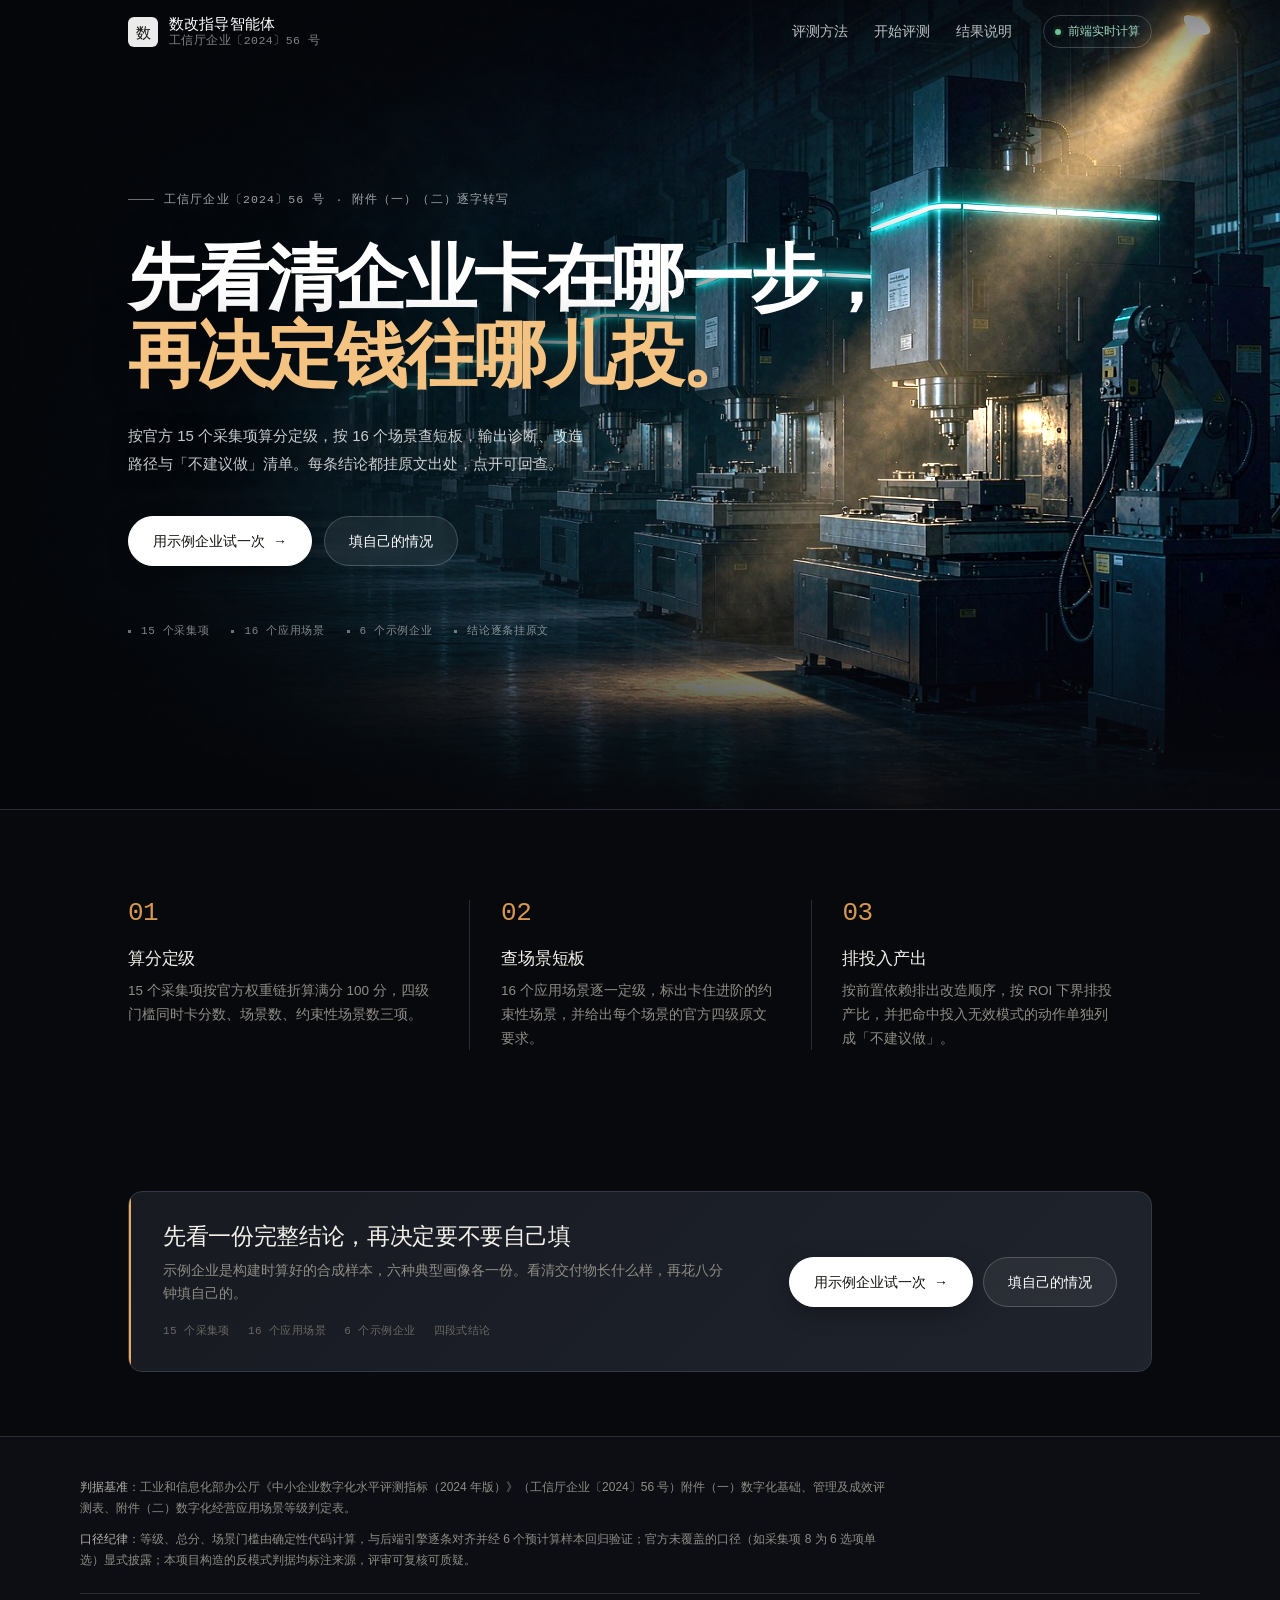
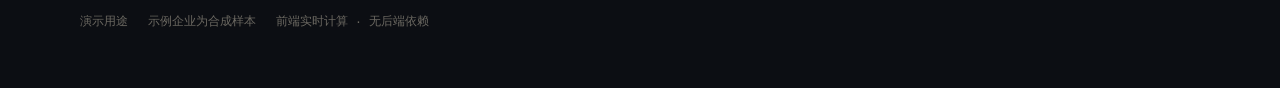
==== index.html @ d51a8868 "site: 数改指导智能体静态演示站（摄影版，数据取合并后知识库）" ====
<!DOCTYPE html>
<html lang="zh-CN">
<head>
<meta charset="utf-8">
<meta name="viewport" content="width=device-width, initial-scale=1">
<title>数改指导智能体 · 中小企业数字化水平评测</title>
<meta name="description" content="依据工信厅企业〔2024〕56 号《中小企业数字化水平评测指标（2024 年版）》，输出可回查的诊断、改造路径与投入产出排序。">
<meta name="theme-color" content="#fbfaf7" media="(prefers-color-scheme: light)">
<meta name="theme-color" content="#121210" media="(prefers-color-scheme: dark)">
<link rel="icon" href="data:image/svg+xml,%3Csvg xmlns='http://www.w3.org/2000/svg' viewBox='0 0 32 32'%3E%3Crect width='32' height='32' rx='7' fill='%231a1916'/%3E%3Ctext x='16' y='23' font-size='17' text-anchor='middle' fill='%23fbfaf7' font-family='serif'%3E数%3C/text%3E%3C/svg%3E">
<link rel="stylesheet" href="assets/styles.css">
</head>
<body>
<a class="skip-link" href="#main">跳到主要内容</a>

<header class="topbar" id="topbar">
  <div class="topbar-inner">
    <a class="brand" href="#top" aria-label="数改指导智能体 首页">
      <span class="brand-mark" aria-hidden="true">数</span>
      <span class="brand-text">
        <span class="brand-name">数改指导智能体</span>
        <span class="brand-sub">工信厅企业〔2024〕56 号</span>
      </span>
    </a>
    <nav class="topnav" aria-label="页面导航">
      <a href="#method">评测方法</a>
      <a href="#panel-input">开始评测</a>
      <a href="#panel-output">结果说明</a>
    </nav>
    <span class="status" id="status-chip" data-state="loading">正在载入判据…</span>
  </div>
</header>

<main id="main">

  <!-- ============================================================ 首屏 -->
  <section class="hero" id="top">
    <div class="hero-bg" aria-hidden="true"></div>
    <div class="hero-copy">
      <p class="eyebrow">工信厅企业〔2024〕56 号<span class="eyebrow-long"> · 附件（一）（二）逐字转写</span></p>
      <h1>先看清企业卡在哪一步，<br><em>再决定钱往哪儿投。</em></h1>
      <p class="lede">
        按官方 15 个采集项算分定级，按 16 个场景查短板，输出诊断、改造路径与「不建议做」清单。每条结论都挂原文出处，点开可回查。
      </p>
      <div class="hero-actions">
        <button type="button" class="btn btn-primary" id="btn-demo">
          用示例企业试一次
          <span class="arrow" aria-hidden="true">→</span>
        </button>
        <button type="button" class="btn" id="btn-fill">填自己的情况</button>
      </div>
      <div class="hero-trust">
        <span>15 个采集项</span>
        <span>16 个应用场景</span>
        <span>6 个示例企业</span>
        <span>结论逐条挂原文</span>
      </div>
    </div>
  </section>

  <!-- ============================================================ 方法 -->
  <section class="method" id="method" aria-label="评测方法">
    <article class="reveal" style="--d:0ms">
      <span class="num">01</span>
      <h3>算分定级</h3>
      <p>15 个采集项按官方权重链折算满分 100 分，四级门槛同时卡分数、场景数、约束性场景数三项。</p>
    </article>
    <article class="reveal" style="--d:80ms">
      <span class="num">02</span>
      <h3>查场景短板</h3>
      <p>16 个应用场景逐一定级，标出卡住进阶的约束性场景，并给出每个场景的官方四级原文要求。</p>
    </article>
    <article class="reveal" style="--d:160ms">
      <span class="num">03</span>
      <h3>排投入产出</h3>
      <p>按前置依赖排出改造顺序，按 ROI 下界排投产比，并把命中投入无效模式的动作单独列成「不建议做」。</p>
    </article>
  </section>

  <!-- ============================================================ 开始 -->
  <section class="start" id="start">
    <div class="start-inner reveal">
      <div class="start-copy">
        <h2>先看一份完整结论，再决定要不要自己填</h2>
        <p>示例企业是构建时算好的合成样本，六种典型画像各一份。看清交付物长什么样，再花八分钟填自己的。</p>
        <div class="start-meta">
          <span>15 个采集项</span>
          <span>16 个应用场景</span>
          <span>6 个示例企业</span>
          <span>四段式结论</span>
        </div>
      </div>
      <div class="start-actions">
        <button type="button" class="btn btn-primary" id="btn-demo-2">
          用示例企业试一次
          <span class="arrow" aria-hidden="true">→</span>
        </button>
        <button type="button" class="btn" id="btn-fill-2">填自己的情况</button>
      </div>
    </div>
  </section>

  <!-- ============================================================ 表单 -->
  <section class="section" id="panel-input" hidden>
    <div class="section-head">
      <h2>企业画像</h2>
      <p>选项文本与等级描述全部来自官方原文，页面只做渲染。填完 15 个采集项与 16 个场景等级即可出结论。</p>
    </div>

    <div class="progress" id="progress" hidden>
      <div class="progress-bar"><div class="progress-fill" id="progress-fill"></div></div>
      <span class="progress-text" id="progress-text">0 / 31</span>
    </div>

    <div class="fixture-bar">
      <span class="label">示例企业</span>
      <select id="fixture-select" aria-label="选择示例企业"></select>
      <button type="button" class="btn" id="btn-load-fixture">载入并评测</button>
      <span class="label" style="margin-left:auto">合成样本，非真实企业数据</span>
    </div>

    <form id="profile-form" novalidate>
      <fieldset class="group-block">
        <legend>企业与经营基线 <span class="hint-inline">用于投入产出测算，留空不影响定级</span></legend>
        <div class="field-grid">
          <label class="field wide">
            <span>企业名称</span>
            <input type="text" name="name" id="f-name" placeholder="例：某精密件制造企业" autocomplete="off">
          </label>
          <label class="field">
            <span>年营业收入 <span class="unit">万元</span></span>
            <input type="number" name="revenue_wan" id="f-revenue" min="0" step="1" placeholder="6000">
          </label>
          <label class="field">
            <span>年数字化投入 <span class="unit">万元</span></span>
            <input type="number" name="digital_spend_wan" id="f-spend" min="0" step="1" placeholder="120">
          </label>
          <label class="field">
            <span>年综合能源消费 <span class="unit">吨标准煤</span></span>
            <input type="number" name="energy_wan" id="f-energy" min="0" step="1" placeholder="900">
          </label>
          <label class="field">
            <span>员工数 <span class="unit">人</span></span>
            <input type="number" name="headcount" id="f-headcount" min="0" step="1" placeholder="200">
          </label>
          <label class="field">
            <span>年成本 <span class="unit">万元</span></span>
            <input type="number" name="cost_wan" id="f-cost" min="0" step="1" placeholder="3600">
          </label>
          <label class="field">
            <span>企业所在地 <span class="unit">选填</span></span>
            <input type="text" name="province" id="f-province" placeholder="例：江苏" autocomplete="off">
          </label>
        </div>
      </fieldset>

      <fieldset class="group-block">
        <legend>采集项 1—15 <span class="hint-inline">官方评测表，逐字转写</span></legend>
        <div id="indicator-groups"></div>
      </fieldset>

      <fieldset class="group-block">
        <legend>应用场景 1—4 级 <span class="hint-inline">官方等级判定表，逐字转写</span></legend>
        <div id="scenario-groups"></div>
      </fieldset>

      <div class="form-foot">
        <button type="submit" class="btn btn-primary" id="btn-evaluate">
          生成诊断与改造路径
          <span class="arrow" aria-hidden="true">→</span>
        </button>
        <button type="button" class="btn btn-ghost" id="btn-reset">清空重填</button>
        <span class="form-status" id="form-status" role="status"></span>
      </div>
    </form>
  </section>

  <!-- ============================================================ 结果头 -->
  <div class="result-head" id="result-head" hidden>
    <div class="gauge">
      <div>
        <div class="gauge-label">评测得分</div>
        <div class="gauge-score">
          <span class="gauge-num" id="score-value">0</span>
          <span class="gauge-max">/ 100</span>
        </div>
      </div>
      <div class="gauge-right">
        <div class="gauge-label">水平等级</div>
        <div class="level-title">
          <span class="level-name" id="level-value">—</span>
          <span class="level-chip" id="level-chip">—</span>
        </div>
        <div class="scale" aria-hidden="true">
          <div class="rail">
            <div class="rail-fill" id="gauge-fill"></div>
            <div class="rail-ticks"><i style="left:20%"></i><i style="left:40%"></i><i style="left:60%"></i><i style="left:80%"></i></div>
            <div class="rail-knob" id="gauge-knob"></div>
          </div>
          <div class="rail-labels">
            <span>0</span><span>20</span><span>40</span><span>60</span><span>80</span><span>100</span>
          </div>
        </div>
        <p class="gap-line" id="gap-line"></p>
      </div>
    </div>
    <div class="judge-strip" id="judge-strip"></div>
  </div>

  <!-- ============================================================ 结果体 -->
  <div class="result-layout" id="result-layout" hidden>
    <nav class="toc" aria-label="结果目录">
      <span class="toc-label">目录</span>
      <a href="#sec-diagnosis"><span class="n">一</span>诊断</a>
      <a href="#sec-pathway"><span class="n">二</span>改造路径</a>
      <a href="#sec-ranking"><span class="n">三</span>投入产出</a>
      <a href="#sec-policy"><span class="n">四</span>政策注记</a>
    </nav>

    <div class="result-body" id="output-panel">

      <section class="out-section" id="sec-diagnosis" aria-labelledby="h-diagnosis">
        <div class="out-head">
          <span class="n">一</span>
          <h3 id="h-diagnosis">诊断</h3>
          <span class="sub" id="sub-diagnosis"></span>
        </div>
        <div id="out-diagnosis"></div>
      </section>

      <section class="out-section" id="sec-pathway" aria-labelledby="h-pathway">
        <div class="out-head">
          <span class="n">二</span>
          <h3 id="h-pathway">改造路径</h3>
          <span class="sub" id="sub-pathway"></span>
        </div>
        <div id="out-pathway"></div>
      </section>

      <section class="out-section" id="sec-ranking" aria-labelledby="h-ranking">
        <div class="out-head">
          <span class="n">三</span>
          <h3 id="h-ranking">投入产出排序与「不建议做」</h3>
          <span class="sub" id="sub-ranking"></span>
        </div>
        <div id="out-ranking"></div>
      </section>

      <section class="out-section" id="sec-policy" aria-labelledby="h-policy">
        <div class="out-head">
          <span class="n">四</span>
          <h3 id="h-policy">政策注记</h3>
          <span class="sub" id="sub-policy"></span>
        </div>
        <div id="out-policy"></div>
      </section>

      <details class="assumptions">
        <summary>本次结果的口径、假设与生成信息</summary>
        <div class="assumptions-body" id="out-assumptions"></div>
      </details>

    </div>
  </div>

</main>

<footer class="footer">
  <div class="footer-inner">
    <p><strong>判据基准</strong>：工业和信息化部办公厅《中小企业数字化水平评测指标（2024 年版）》（工信厅企业〔2024〕56 号）附件（一）数字化基础、管理及成效评测表、附件（二）数字化经营应用场景等级判定表。</p>
    <p style="margin-top:10px"><strong>口径纪律</strong>：等级、总分、场景门槛由确定性代码计算，与后端引擎逐条对齐并经 6 个预计算样本回归验证；官方未覆盖的口径（如采集项 8 为 6 选项单选）显式披露；本项目构造的反模式判据均标注来源，评审可复核可质疑。</p>
    <div class="footer-meta">
      <span>演示用途</span>
      <span>示例企业为合成样本</span>
      <span id="footer-mode">前端实时计算</span>
    </div>
  </div>
</footer>

<script src="assets/engine.js"></script>
<script src="assets/app.js"></script>
</body>
</html>
---- assets/styles.css ----
/* ==========================================================================
   数改指导智能体 · 界面体系
   设计语言：审计报告的纸感 × 数据产品的精度
   约束：不用渐变（除首屏微光）、不用大圆角、不用投影堆叠
   ========================================================================== */

/* 深色沉浸：近黑蓝底 + 单一暖光 + 大面积留白 */
:root {
  color-scheme: dark;

  --paper: #08090d;
  --paper-2: #0c0e13;
  --card: #171a21;
  --card-2: #1f232c;

  --ink: #f4f1ea;
  --ink-2: #b6b3ab;
  --ink-3: #8f8c84;
  --ink-4: #6b6861;

  --line: #282c36;
  --line-2: #343945;
  --line-3: #464c5a;

  --accent: #7fb3e8;
  --accent-2: #9dc9f2;
  --accent-wash: #101a26;
  --accent-line: #223344;

  --brass: #eda85a;
  --brass-wash: #1f1709;
  --brass-line: #46331a;

  --clay: #e27e6c;
  --clay-wash: #241312;
  --clay-line: #4a241f;

  --moss: #6ec29a;
  --moss-wash: #0e1e17;

  --mark-bg: rgba(237, 168, 90, .22);
  --glow-warm: rgba(237, 168, 90, .14);
  --glow-cool: rgba(127, 179, 232, .10);

  --shadow-1: 0 1px 2px rgba(0, 0, 0, .5);
  --shadow-2: 0 2px 8px rgba(0, 0, 0, .45), 0 16px 40px -20px rgba(0, 0, 0, .8);
  --shadow-3: 0 1px 3px rgba(0, 0, 0, .5), 0 24px 60px -28px rgba(0, 0, 0, .9);

  --font-display: "PingFang SC", "Hiragino Sans GB", "Microsoft YaHei",
    "Source Han Sans SC", "Noto Sans CJK SC", -apple-system, sans-serif;
  --font-body: -apple-system, BlinkMacSystemFont, "Segoe UI", "PingFang SC",
    "Hiragino Sans GB", "Microsoft YaHei", "Source Han Sans SC", sans-serif;
  --font-mono: "SF Mono", "JetBrains Mono", "Cascadia Mono", Consolas,
    "Liberation Mono", monospace;

  --r-1: 3px;
  --r-2: 6px;
  --r-3: 10px;
  --r-4: 14px;

  --ease-out: cubic-bezier(.22, 1, .36, 1);
  --ease-in-out: cubic-bezier(.65, 0, .35, 1);
  --t-fast: 140ms;
  --t-mid: 260ms;
  --t-slow: 520ms;
  --t-reveal: 780ms;

  --measure: 1120px;
  --gutter: clamp(20px, 4vw, 48px);
}

* { box-sizing: border-box; }
[hidden] { display: none !important; }

html {
  -webkit-text-size-adjust: 100%;
  scroll-behavior: smooth;
  background: var(--paper);
}

/* 全站两束环境光，只做氛围，不承载信息 */
body::before {
  content: "";
  position: fixed; inset: 0; z-index: 0; pointer-events: none;
  background:
    radial-gradient(1100px 620px at 76% -12%, var(--glow-warm), transparent 62%),
    radial-gradient(900px 520px at 4% 4%, var(--glow-cool), transparent 58%);
}
body > * { position: relative; z-index: 1; }

body {
  margin: 0;
  background: var(--paper);
  color-scheme: dark;
  color: var(--ink);
  font-family: var(--font-body);
  font-size: 15px;
  line-height: 1.72;
  -webkit-font-smoothing: antialiased;
  text-rendering: optimizeLegibility;
}

h1, h2, h3, h4 {
  margin: 0;
  font-weight: 500;
  line-height: 1.28;
  letter-spacing: -.005em;
}
p { margin: 0 0 .7em; }
a { color: var(--accent); text-decoration: none; }
a:hover { text-decoration: underline; text-underline-offset: 3px; }

code, .mono { font-family: var(--font-mono); font-variant-numeric: tabular-nums; }

:focus-visible {
  outline: 2px solid var(--accent);
  outline-offset: 3px;
  border-radius: 2px;
}

.sr-only {
  position: absolute; width: 1px; height: 1px; padding: 0; margin: -1px;
  overflow: hidden; clip: rect(0 0 0 0); white-space: nowrap; border: 0;
}

.skip-link {
  position: fixed; left: 12px; top: -100px; z-index: 200;
  background: var(--ink); color: var(--paper);
  padding: 10px 18px; border-radius: var(--r-2); font-size: 14px;
  transition: top var(--t-fast) var(--ease-out);
}
.skip-link:focus { top: 12px; }

/* ---------------------------------------------------------------- 顶栏 */

.topbar {
  position: fixed; top: 0; left: 0; right: 0; z-index: 60;
  background: transparent;
  border-bottom: 1px solid transparent;
  transition: border-color var(--t-mid) var(--ease-out),
    background var(--t-mid) var(--ease-out),
    backdrop-filter var(--t-mid) var(--ease-out);
}
.topbar.is-stuck {
  background: rgba(8, 9, 13, .82);
  backdrop-filter: saturate(180%) blur(16px);
  -webkit-backdrop-filter: saturate(180%) blur(16px);
  border-bottom-color: var(--line);
}

.topbar-inner {
  max-width: var(--measure);
  margin: 0 auto;
  padding: 14px var(--gutter);
  display: flex; align-items: center; gap: 20px;
}

.brand { display: flex; align-items: center; gap: 11px; min-width: 0; text-decoration: none; }
.brand:hover { text-decoration: none; }
.brand-mark {
  width: 30px; height: 30px; flex: none;
  display: grid; place-items: center;
  background: rgba(255, 255, 255, .92); color: #12110d;
  border-radius: var(--r-2);
  font-family: var(--font-display);
  font-size: 15px; line-height: 1;
  padding-top: 2px;
}
.brand-text { display: flex; flex-direction: column; line-height: 1.3; min-width: 0; }
.brand-name {
  font-size: 15px; font-weight: 500; color: #fff; letter-spacing: .01em;
}
.brand-sub {
  font-size: 11.5px; color: rgba(255, 255, 255, .5); letter-spacing: .04em;
  font-family: var(--font-mono);
}

.topnav { margin-left: auto; display: flex; align-items: center; gap: 4px; }
.topnav a {
  font-size: 13.5px; color: rgba(255, 255, 255, .74); padding: 6px 11px;
  border-radius: var(--r-2); transition: background var(--t-fast) var(--ease-out),
    color var(--t-fast) var(--ease-out);
}
.topnav a:hover { background: rgba(255, 255, 255, .1); color: #fff; text-decoration: none; }

.status {
  display: inline-flex; align-items: center; gap: 7px;
  font-size: 12px; color: rgba(255, 255, 255, .72);
  padding: 5px 11px;
  border: 1px solid rgba(255, 255, 255, .2);
  border-radius: 100px;
  white-space: nowrap;
}
.status::before {
  content: ""; width: 6px; height: 6px; border-radius: 50%;
  background: var(--ink-4);
  transition: background var(--t-mid) var(--ease-out);
}
.status[data-state="online"] { color: #9fd4bb; border-color: rgba(255, 255, 255, .2); }
.status[data-state="online"]::before { background: var(--moss); box-shadow: 0 0 0 3px var(--moss-wash); }
.status[data-state="local"] { color: var(--brass); }
.status[data-state="local"]::before { background: var(--brass); box-shadow: 0 0 0 3px var(--brass-wash); }

/* ---------------------------------------------------------------- 首屏（摄影图 + 叠字） */

.hero {
  position: relative;
  min-height: clamp(600px, 90vh, 960px);
  display: flex; align-items: center;
  overflow: hidden;
  border-bottom: 1px solid var(--line);
}

.hero-bg {
  position: absolute; inset: 0;
  background: #06070a;
  overflow: hidden;
}
/* 图与遮罩分离：滤镜只作用于照片，不污染渐变 */
.hero-bg::before {
  content: "";
  position: absolute; inset: -2%;
  background: url("img/hero-factory.jpg") center right / cover no-repeat;
  filter: brightness(1.3) saturate(1.1) contrast(1.03);
  animation: hero-drift 28s var(--ease-out) forwards;
}
.hero-bg::after {
  content: "";
  position: absolute; inset: 0;
  background:
    linear-gradient(100deg,
      rgba(5, 6, 9, .96) 0%,
      rgba(5, 6, 9, .86) 20%,
      rgba(5, 6, 9, .42) 44%,
      rgba(5, 6, 9, 0) 70%),
    linear-gradient(180deg,
      rgba(5, 6, 9, .52) 0%,
      rgba(5, 6, 9, 0) 16%,
      rgba(5, 6, 9, 0) 70%,
      rgba(8, 9, 13, .96) 100%);
}

@keyframes hero-drift {
  from { transform: scale(1.08); }
  to { transform: scale(1.0); }
}

.hero-copy {
  position: relative;
  max-width: 1120px;
  width: 100%;
  margin: 0 auto;
  padding: 110px var(--gutter) 96px;
}

.eyebrow {
  display: inline-flex; align-items: center; gap: 10px;
  font-size: 11.5px; letter-spacing: .1em;
  color: rgba(255, 255, 255, .62);
  font-family: var(--font-mono);
  margin-bottom: 30px;
  text-transform: none;
}
.eyebrow::before {
  content: ""; width: 26px; height: 1px; background: rgba(255, 255, 255, .42);
}

.hero h1 {
  font-family: var(--font-display);
  font-size: clamp(31px, 5.6vw, 80px);
  line-height: 1.08;
  letter-spacing: -.04em;
  font-weight: 700;
  color: #ffffff;
  text-shadow: 0 2px 40px rgba(0, 0, 0, .45);
}
.hero h1 em {
  font-style: normal;
  color: #f5c381;
}

.lede {
  margin-top: 28px;
  font-size: 15px;
  line-height: 1.85;
  color: rgba(255, 255, 255, .78);
  max-width: 31em;
  text-shadow: 0 1px 20px rgba(0, 0, 0, .5);
}

.hero-actions { display: flex; gap: 12px; flex-wrap: wrap; margin-top: 38px; }

.btn {
  font: inherit; font-size: 14px;
  cursor: pointer;
  padding: 12px 24px;
  border-radius: 100px;
  border: 1px solid rgba(255, 255, 255, .2);
  background: rgba(255, 255, 255, .06);
  color: #fff;
  backdrop-filter: blur(12px);
  -webkit-backdrop-filter: blur(12px);
  display: inline-flex; align-items: center; gap: 8px;
  transition: background var(--t-fast) var(--ease-out),
    border-color var(--t-fast) var(--ease-out),
    transform var(--t-fast) var(--ease-out),
    box-shadow var(--t-fast) var(--ease-out);
}
.btn:hover { background: rgba(255, 255, 255, .14); border-color: rgba(255, 255, 255, .34); }
.btn:active { transform: scale(.985); }
.btn[disabled] { opacity: .5; cursor: not-allowed; transform: none; }

.btn-primary {
  background: #ffffff;
  border-color: #ffffff;
  color: #12110d;
  font-weight: 500;
  backdrop-filter: none;
  box-shadow: 0 6px 26px -8px rgba(0, 0, 0, .6);
}
.btn-primary:hover {
  background: #f4ede0; border-color: #f4ede0; color: #12110d;
  box-shadow: 0 10px 36px -8px rgba(0, 0, 0, .7);
}
.btn-ghost { background: transparent; border-color: transparent; color: var(--ink-2); backdrop-filter: none; }
.btn-ghost:hover { background: var(--card); border-color: transparent; }

.arrow { transition: transform var(--t-fast) var(--ease-out); }
.btn:hover .arrow { transform: translateX(3px); }

.hero-trust {
  margin-top: 56px;
  display: flex; gap: 22px; flex-wrap: wrap;
  font-size: 11px;
  color: rgba(255, 255, 255, .5);
  font-family: var(--font-mono);
  letter-spacing: .06em;
}
.hero-trust span { position: relative; padding-left: 13px; }
.hero-trust span::before {
  content: "";
  position: absolute; left: 0; top: 50%;
  width: 3px; height: 3px; margin-top: -1.5px;
  background: rgba(255, 255, 255, .42);
}

/* ---------------------------------------------------------- 方法三段 */

.method {
  max-width: var(--measure);
  margin: 0 auto;
  padding: clamp(56px, 7vw, 104px) var(--gutter) clamp(48px, 6vw, 88px);
  display: grid;
  grid-template-columns: repeat(3, 1fr);
  gap: 0;
}
.method article {
  padding: 0 clamp(20px, 2.4vw, 36px);
  border-left: 1px solid var(--line);
  position: relative;
}
.method article:first-child { border-left: 0; padding-left: 0; }
.method .num {
  font-family: var(--font-mono);
  font-size: 26px;
  line-height: 1;
  color: var(--brass);
  letter-spacing: -.02em;
  display: block;
  margin-bottom: 22px;
  opacity: .9;
}
.method h3 {
  font-size: 17px;
  color: var(--ink);
  margin-bottom: 10px;
  letter-spacing: -.01em;
}
.method p {
  font-size: 13.5px;
  color: var(--ink-3);
  margin: 0;
  line-height: 1.75;
  max-width: 26em;
}

/* ---------------------------------------------------------- 开始入口 */

.start {
  max-width: var(--measure);
  margin: 0 auto;
  padding: clamp(40px, 5vw, 72px) var(--gutter);
}
.start-inner {
  display: flex; align-items: center; gap: 32px; flex-wrap: wrap;
  padding: 30px 34px;
  border: 1px solid var(--line-2);
  border-radius: var(--r-4);
  background: linear-gradient(135deg, var(--card) 0%, var(--card-2) 100%);
  position: relative;
  overflow: hidden;
}
.start-inner::before {
  content: "";
  position: absolute; left: 0; top: 0; bottom: 0; width: 2px;
  background: var(--brass);
}
.start-copy { flex: 1 1 340px; min-width: 0; }
.start-copy h2 {
  font-size: clamp(18px, 2.1vw, 23px);
  margin-bottom: 9px;
  color: var(--ink);
  letter-spacing: -.015em;
}
.start-copy p {
  font-size: 13.5px; color: var(--ink-3); margin: 0; line-height: 1.7;
  max-width: 42em;
}
.start-actions { display: flex; gap: 10px; flex-wrap: wrap; }
.start-meta {
  display: flex; gap: 18px; flex-wrap: wrap;
  margin-top: 16px; font-size: 11px; color: var(--ink-4);
  font-family: var(--font-mono); letter-spacing: .04em;
}

/* ---------------------------------------------------------------- 面板 */

.section {
  max-width: var(--measure);
  margin: 0 auto;
  padding: clamp(40px, 5vw, 64px) var(--gutter);
}

.section-head { margin-bottom: 28px; }
.section-head h2 {
  font-family: var(--font-display);
  font-size: clamp(22px, 2.6vw, 30px);
  letter-spacing: -.01em;
}
.section-head p {
  margin-top: 8px; font-size: 13.5px; color: var(--ink-3); max-width: 46em;
}

/* 表单 */
.field-grid {
  display: grid; gap: 16px;
  grid-template-columns: repeat(auto-fit, minmax(180px, 1fr));
}
.field { display: flex; flex-direction: column; gap: 6px; min-width: 0; }
.field.wide { grid-column: span 2; }
.field > span {
  font-size: 12px; color: var(--ink-3); display: flex; align-items: baseline; gap: 6px;
}
.field .unit { color: var(--ink-4); font-size: 11px; font-family: var(--font-mono); }
.field input, .field select, select, input[type="text"], input[type="number"] {
  font: inherit; font-size: 14px;
  padding: 9px 11px;
  border: 1px solid var(--line-2);
  border-radius: var(--r-2);
  background: var(--card);
  color: var(--ink);
  width: 100%;
  transition: border-color var(--t-fast) var(--ease-out),
    box-shadow var(--t-fast) var(--ease-out);
}
.field input:hover, select:hover { border-color: var(--ink-4); }
.field input:focus, select:focus {
  outline: none;
  border-color: var(--accent);
  box-shadow: 0 0 0 3px var(--accent-wash);
}

.group-block { border: 0; padding: 0; margin: 0 0 34px; }
.group-block > legend {
  padding: 0 0 12px;
  font-size: 13px; font-weight: 500; color: var(--ink);
  border-bottom: 1px solid var(--line);
  width: 100%;
  display: flex; align-items: center; gap: 10px;
}
.group-block > legend .hint-inline { font-size: 11.5px; color: var(--ink-4); font-weight: 400; }

/* 折叠组 */
.acc {
  border: 1px solid var(--line);
  border-radius: var(--r-3);
  background: var(--card);
  margin-bottom: 10px;
  overflow: hidden;
}
.acc > summary {
  cursor: pointer; list-style: none;
  padding: 13px 16px;
  display: flex; align-items: center; gap: 10px;
  font-size: 13.5px; font-weight: 500; color: var(--ink);
  background: var(--card-2);
  transition: background var(--t-fast) var(--ease-out);
}
.acc > summary::-webkit-details-marker { display: none; }
.acc > summary:hover { background: var(--paper-2); }
.acc > summary .caret {
  width: 14px; color: var(--ink-4); flex: none;
  transition: transform var(--t-mid) var(--ease-out);
}
.acc[open] > summary .caret { transform: rotate(90deg); }
.acc > summary .count {
  margin-left: auto; font-size: 11.5px; color: var(--ink-3);
  font-weight: 400; font-family: var(--font-mono);
}
.acc > summary .dots { display: flex; gap: 3px; margin-left: 8px; }
.acc > summary .dot {
  width: 5px; height: 5px; border-radius: 50%; background: var(--line-2);
}
.acc > summary .dot.on { background: var(--accent); }

.acc-body { padding: 4px 16px 16px; }

/* 采集项 */
.item {
  padding: 16px 0;
  border-bottom: 1px solid var(--line);
}
.item:last-child { border-bottom: 0; }
.item-head { display: flex; align-items: baseline; gap: 9px; flex-wrap: wrap; margin-bottom: 8px; }
.item-no {
  font-family: var(--font-mono); font-size: 11px;
  color: var(--ink-2); background: var(--paper-2);
  border: 1px solid var(--line);
  border-radius: var(--r-1);
  padding: 0 5px;
  flex: none;
}
.item-title { font-size: 13.5px; color: var(--ink); line-height: 1.55; }
.item-meta {
  font-size: 11px; color: var(--ink-4); font-family: var(--font-mono);
  width: 100%;
}
.item select { max-width: 44em; }

.opts { display: grid; gap: 6px; }
.opt {
  display: flex; gap: 9px; align-items: flex-start;
  font-size: 13px; color: var(--ink-2); line-height: 1.6;
  padding: 5px 8px;
  border-radius: var(--r-1);
  cursor: pointer;
  transition: background var(--t-fast) var(--ease-out);
}
.opt:hover { background: var(--paper-2); }
.opt input { margin: 4px 0 0; flex: none; accent-color: var(--accent); }

.level-radios { display: flex; gap: 6px; flex-wrap: wrap; }
.level-radio {
  display: inline-flex; align-items: center; gap: 6px;
  font-size: 12.5px; color: var(--ink-2);
  padding: 5px 11px 5px 9px;
  border: 1px solid var(--line-2);
  border-radius: 100px;
  cursor: pointer;
  transition: all var(--t-fast) var(--ease-out);
}
.level-radio:hover { border-color: var(--ink-3); }
.level-radio:has(input:checked) {
  border-color: var(--accent); background: var(--accent-wash); color: var(--accent);
}
.level-radio input { margin: 0; accent-color: var(--accent); }

.level-desc {
  margin-top: 9px; font-size: 12.5px; line-height: 1.65;
  color: var(--ink-2);
  border-left: 2px solid var(--accent-line);
  padding-left: 11px;
  max-width: 54em;
}
.level-desc.none { color: var(--ink-4); border-left-color: var(--line-2); }

.official-levels { margin-top: 9px; }
.official-levels > summary {
  cursor: pointer; font-size: 12px; color: var(--ink-3);
  list-style: none; display: inline-flex; align-items: center; gap: 5px;
}
.official-levels > summary::-webkit-details-marker { display: none; }
.official-levels > summary::before { content: "▸"; font-size: 10px; }
.official-levels[open] > summary::before { content: "▾"; }
.official-levels dl { margin: 9px 0 0; display: grid; gap: 7px; }
.official-levels dt { font-size: 11.5px; color: var(--ink-4); font-family: var(--font-mono); }
.official-levels dd { margin: 0 0 7px; font-size: 12.5px; color: var(--ink-2); line-height: 1.68; max-width: 54em; }

.fixture-bar {
  display: flex; align-items: center; gap: 10px; flex-wrap: wrap;
  padding: 12px 16px;
  margin-bottom: 22px;
  border: 1px solid var(--line);
  border-radius: var(--r-3);
  background: var(--card);
}
.fixture-bar .label { font-size: 12px; color: var(--ink-3); }
.fixture-bar select { width: auto; max-width: 320px; font-size: 13px; }

.form-foot {
  display: flex; align-items: center; gap: 12px; flex-wrap: wrap;
  padding-top: 8px;
}
.form-status { font-size: 13px; color: var(--ink-3); }
.form-status.error { color: var(--clay); }

/* 进度 */
.progress {
  position: sticky; top: 60px; z-index: 20;
  margin: 0 calc(var(--gutter) * -.5) 18px;
  padding: 10px calc(var(--gutter) * .5);
  background: color-mix(in srgb, var(--paper) 92%, transparent);
  backdrop-filter: blur(8px);
  display: flex; align-items: center; gap: 14px;
}
.progress-bar {
  flex: 1; height: 4px; background: rgba(255, 255, 255, .08);
  border-radius: 2px; overflow: hidden;
}
.progress-fill {
  height: 100%; width: 0;
  background: linear-gradient(90deg, #b8792f, #eda85a);
  box-shadow: 0 0 12px rgba(237, 168, 90, .45);
  transition: width var(--t-slow) var(--ease-out);
}
.progress-text {
  font-size: 11.5px; color: var(--ink-3);
  font-family: var(--font-mono); white-space: nowrap;
}

/* ---------------------------------------------------------------- 结果 */

.result-head {
  max-width: var(--measure); margin: 0 auto;
  padding: clamp(40px, 4.4vw, 58px) var(--gutter) 0;
  scroll-margin-top: 62px;
}
.section, .start { scroll-margin-top: 62px; }

.gauge {
  display: grid;
  grid-template-columns: auto minmax(0, 1fr);
  gap: clamp(24px, 4vw, 56px);
  align-items: start;
  padding-bottom: 28px;
  border-bottom: 1px solid var(--line);
}
.gauge-score {
  display: flex; align-items: baseline; gap: 6px;
}
.gauge-num {
  font-family: var(--font-mono);
  font-size: clamp(56px, 8vw, 84px);
  line-height: .92;
  letter-spacing: -.04em;
  font-weight: 500;
  font-variant-numeric: tabular-nums;
  color: var(--ink);
}
.gauge-max { font-size: 15px; color: var(--ink-4); font-family: var(--font-mono); }
.gauge-label {
  font-size: 11.5px; color: var(--ink-3); letter-spacing: .05em;
  text-transform: uppercase; font-family: var(--font-mono);
  margin-bottom: 8px;
}
.gauge-right { padding-top: 2px; }

.level-title { display: flex; align-items: center; gap: 12px; flex-wrap: wrap; margin-bottom: 16px; }
.level-name {
  font-family: var(--font-display);
  font-size: clamp(20px, 2.4vw, 26px);
  color: var(--ink);
}
.level-chip {
  font-size: 11.5px; padding: 3px 10px; border-radius: 100px;
  border: 1px solid var(--accent-line); background: var(--accent-wash);
  color: var(--accent);
  font-family: var(--font-mono);
}

.gauge .rail { height: 8px; }
.gauge .rail-labels { font-size: 10.5px; margin-top: 9px; }
/* 分数刻度尺：门槛刻度 + 暖光进度 + 指针 */
.scale { margin-top: 18px; }
.rail {
  position: relative;
  height: 8px;
  border-radius: 4px;
  background: rgba(255, 255, 255, .07);
  box-shadow: inset 0 0 0 1px rgba(255, 255, 255, .04);
}
.rail.rail-sm { height: 6px; border-radius: 3px; }
.rail-fill {
  position: absolute; left: 0; top: 0; bottom: 0;
  border-radius: 4px;
  background: linear-gradient(90deg, #b8792f, #eda85a);
  box-shadow: 0 0 18px rgba(237, 168, 90, .45);
  width: 0;
  transition: width 1150ms var(--ease-out);
}
.rail.rail-sm .rail-fill { border-radius: 3px; }
.rail-ticks { position: absolute; inset: 0; }
.rail-ticks i {
  position: absolute; top: -2px; bottom: -2px; width: 1px;
  background: var(--paper);
  opacity: .55;
}
.rail-knob {
  position: absolute; top: 50%;
  width: 12px; height: 12px; margin: -6px 0 0 -6px;
  border-radius: 50%;
  background: #fdf6ea;
  box-shadow: 0 0 0 2px rgba(237, 168, 90, .9), 0 0 20px rgba(237, 168, 90, .55);
  transition: left 1150ms var(--ease-out);
}
.rail.rail-sm .rail-knob { width: 9px; height: 9px; margin: -4.5px 0 0 -4.5px; box-shadow: 0 0 0 1.5px rgba(237, 168, 90, .9), 0 0 14px rgba(237, 168, 90, .5); }
.rail-labels {
  display: flex; justify-content: space-between;
  margin-top: 9px;
  font-family: var(--font-mono);
  font-size: 10px;
  color: var(--ink-3);
  font-variant-numeric: tabular-nums;
}

.scale-ticks {
  position: relative; height: 14px; margin-top: 2px;
}
.scale-ticks span {
  position: absolute; transform: translateX(-50%);
  font-size: 10px; color: var(--ink-4); font-family: var(--font-mono);
}

.gap-line {
  margin-top: 14px; font-size: 13px; color: var(--ink-2);
  display: flex; align-items: baseline; gap: 8px; flex-wrap: wrap;
}
.gap-line b { color: var(--clay); font-weight: 500; }

.judge-strip {
  display: grid; grid-template-columns: repeat(4, 1fr); gap: 1px;
  background: var(--line);
  border: 1px solid var(--line);
  border-radius: var(--r-3);
  overflow: hidden;
  margin-top: 22px;
}
.judge {
  background: var(--card);
  padding: 12px 14px;
  display: flex; flex-direction: column; gap: 4px;
}
.judge .lv { font-size: 11px; color: var(--ink-4); font-family: var(--font-mono); }
.judge .nm { font-size: 13px; color: var(--ink-2); }
.judge .st { font-size: 11px; margin-top: 2px; }
.judge.ok .st { color: var(--moss); }
.judge.ok { background: var(--card); box-shadow: inset 0 2px 0 var(--moss); }
.judge.miss .st { color: var(--ink-4); }
.judge.ok .nm { color: var(--ink); font-weight: 500; }

/* 结果布局：目录 + 正文 */
.result-layout {
  max-width: var(--measure);
  margin: 0 auto;
  padding: 0 var(--gutter) clamp(56px, 8vw, 96px);
  display: grid;
  grid-template-columns: 168px minmax(0, 1fr);
  gap: clamp(24px, 4vw, 56px);
  align-items: start;
}

.toc {
  position: sticky; top: 84px;
  display: flex; flex-direction: column; gap: 2px;
  padding-top: 8px;
}
.toc-label {
  font-size: 11px; color: var(--ink-4); letter-spacing: .06em;
  font-family: var(--font-mono);
  margin-bottom: 8px;
}
.toc a {
  font-size: 13px; color: var(--ink-3);
  padding: 7px 10px; border-radius: var(--r-2);
  border-left: 2px solid transparent;
  transition: all var(--t-fast) var(--ease-out);
  display: flex; align-items: center; gap: 8px;
}
.toc a:hover { color: var(--ink); background: var(--paper-2); text-decoration: none; }
.toc a.active {
  color: var(--accent); border-left-color: var(--accent);
  background: var(--accent-wash);
}
.toc a .n { font-family: var(--font-mono); font-size: 10.5px; opacity: .6; }

.result-body { min-width: 0; }

.out-section {
  padding: clamp(28px, 4vw, 44px) 0;
  border-top: 1px solid var(--line);
  scroll-margin-top: 84px;
}
.out-section:first-child { border-top: 0; padding-top: 20px; }

.out-head {
  display: flex; align-items: baseline; gap: 12px; margin-bottom: 20px;
}
.out-head h3 {
  font-family: var(--font-display);
  font-size: clamp(18px, 2.2vw, 23px);
  color: var(--ink);
}
.out-head .n {
  font-family: var(--font-mono); font-size: 11px; color: var(--ink-4);
  letter-spacing: .06em;
}
.out-head .sub { font-size: 12.5px; color: var(--ink-4); margin-left: auto; text-align: right; }

/* 诊断卡 */
.diag {
  border: 1px solid var(--line);
  border-radius: var(--r-3);
  background: var(--card);
  padding: 18px 20px;
  margin-bottom: 12px;
  position: relative;
  overflow: hidden;
}
.diag::before {
  content: ""; position: absolute; left: 0; top: 0; bottom: 0; width: 2px;
  background: var(--accent-line);
}
.diag[data-tone="clay"]::before { background: var(--clay); }
.diag[data-tone="brass"]::before { background: var(--brass); }
.diag[data-tone="accent"]::before { background: var(--accent); }

.diag-head { display: flex; align-items: baseline; gap: 10px; flex-wrap: wrap; margin-bottom: 8px; }
.diag-kind {
  font-size: 10.5px; letter-spacing: .05em;
  padding: 2px 7px; border-radius: var(--r-1);
  background: var(--paper-2); color: var(--ink-3);
  font-family: var(--font-mono);
}
.diag[data-tone="clay"] .diag-kind { background: var(--clay-wash); color: var(--clay); }
.diag h4 { font-size: 15px; color: var(--ink); font-weight: 500; line-height: 1.5; }
.diag-quote {
  font-size: 13px; color: var(--ink-2); line-height: 1.7;
  border-left: 2px solid var(--line-2);
  padding-left: 12px; margin: 10px 0 0;
}
.diag-meta {
  margin: 12px 0 0; padding: 0; list-style: none;
  display: flex; flex-wrap: wrap; gap: 5px 18px;
  font-size: 11.5px; color: var(--ink-3);
}
.diag-meta b { color: var(--ink-2); font-weight: 500; font-family: var(--font-mono); }

/* 证据 */
.ev { margin-top: 12px; }
.ev > summary {
  cursor: pointer; list-style: none;
  font-size: 12px; color: var(--accent);
  display: inline-flex; align-items: center; gap: 6px;
  padding: 3px 0;
}
.ev > summary::-webkit-details-marker { display: none; }
.ev > summary .caret { transition: transform var(--t-mid) var(--ease-out); font-size: 10px; }
.ev[open] > summary .caret { transform: rotate(90deg); }
.ev-body { margin-top: 10px; display: grid; gap: 8px; }
.ev-card {
  background: var(--card-2);
  border: 1px solid var(--line);
  border-left: 2px solid var(--line-3);
  border-radius: var(--r-2);
  padding: 10px 12px;
  font-size: 12px;
  line-height: 1.65;
}
.ev-card[data-kind="采集项"] { border-left-color: var(--accent); }
.ev-card[data-kind="场景"] { border-left-color: var(--moss); }
.ev-card[data-kind="判据"] { border-left-color: var(--brass); }
.ev-card[data-kind="案例"] { border-left-color: var(--clay); }
.ev-card[data-kind="政策"] { border-left-color: var(--accent); }
.ev-ref {
  font-family: var(--font-mono); font-size: 10.5px; color: var(--ink-4);
  margin-right: 6px;
}
.ev-title { font-size: 12px; color: var(--ink); font-weight: 500; }
.ev-quote { margin: 5px 0 0; color: var(--ink-2); }
.ev-note { margin: 4px 0 0; color: var(--ink-3); font-size: 11.5px; }
.ev-src { margin: 5px 0 0; color: var(--ink-4); font-size: 11px; }

/* 路径时间线 */
.timeline { position: relative; padding-left: 26px; }
.timeline::before {
  content: ""; position: absolute; left: 7px; top: 6px; bottom: 6px;
  width: 1px; background: var(--line);
}
.timeline-progress {
  position: absolute; left: 7px; top: 6px; width: 1px;
  background: var(--accent);
  height: 0;
  transition: height 80ms linear;
}
.step { position: relative; padding-bottom: 22px; }
.step:last-child { padding-bottom: 0; }
.step::before {
  content: ""; position: absolute; left: -23px; top: 7px;
  width: 7px; height: 7px; border-radius: 50%;
  background: var(--paper); border: 1.5px solid var(--line-3);
  transition: border-color var(--t-mid) var(--ease-out),
    background var(--t-mid) var(--ease-out);
}
.step.is-in::before { border-color: var(--accent); background: var(--accent); }

.step-card {
  border: 1px solid var(--line);
  border-radius: var(--r-3);
  background: var(--card);
  padding: 16px 18px;
}
.step-top { display: flex; align-items: baseline; gap: 10px; flex-wrap: wrap; margin-bottom: 10px; }
.step-no {
  font-family: var(--font-mono); font-size: 10.5px;
  color: var(--accent); background: var(--accent-wash);
  border-radius: 100px; padding: 2px 9px;
  white-space: nowrap;
}
.step-title { font-size: 14.5px; color: var(--ink); font-weight: 500; }

.pairs { display: grid; gap: 10px 22px; grid-template-columns: repeat(auto-fit, minmax(150px, 1fr)); }
.pair { display: flex; flex-direction: column; gap: 2px; min-width: 0; }
.pair dt { font-size: 10.5px; color: var(--ink-4); letter-spacing: .03em; font-family: var(--font-mono); }
.pair dd { margin: 0; font-size: 12.5px; color: var(--ink-2); line-height: 1.6; }

.step-accept {
  margin-top: 12px; padding: 10px 12px;
  background: var(--card-2); border-radius: var(--r-2);
  font-size: 12.5px; color: var(--ink-2); line-height: 1.68;
}
.step-accept b {
  display: block; font-size: 10.5px; color: var(--ink-4);
  letter-spacing: .05em; margin-bottom: 3px; font-weight: 500;
  font-family: var(--font-mono);
}

.step-cause {
  margin-top: 12px;
  border-left: 2px solid var(--brass-line);
  padding: 2px 0 2px 12px;
  display: grid; gap: 5px;
}
.step-cause > b {
  font-size: 10.5px; color: var(--ink-4); letter-spacing: .05em;
  font-family: var(--font-mono); font-weight: 500;
}
.cause-line { margin: 0; font-size: 12.5px; color: var(--ink-2); line-height: 1.68; }
.cause-tag {
  display: inline-block; margin-right: 7px;
  font-size: 10px; color: var(--brass);
  border: 1px solid var(--brass-line); border-radius: 2px;
  padding: 0 4px; vertical-align: 1px;
}

/* 排序表 */
.table-wrap {
  border: 1px solid var(--line);
  border-radius: var(--r-3);
  overflow: hidden;
  background: var(--card);
}
.table-scroll { overflow-x: auto; -webkit-overflow-scrolling: touch; }
.table-scroll { overflow-x: auto; -webkit-overflow-scrolling: touch; }
table { border-collapse: collapse; width: 100%; font-size: 13px; table-layout: fixed; }
table.rank-table th:nth-child(1) { width: 54px; }
table.rank-table th:nth-child(3) { width: 66px; }
table.rank-table th:nth-child(4),
table.rank-table th:nth-child(5) { width: 104px; }
table.rank-table th:nth-child(6) { width: 118px; }
table.rank-table th:nth-child(7) { width: 138px; }
table.rank-table .ev > summary { font-size: 11.5px; white-space: nowrap; }
table.gap-table th:nth-child(1) { width: 44px; }
table.gap-table th:nth-child(2) { width: 62px; }
table.gap-table th:nth-child(4) { width: 104px; }
table.gap-table th:nth-child(5) { width: 80px; }
table.gap-table th:nth-child(6) { width: 104px; }
thead th {
  text-align: left; padding: 10px 14px;
  font-size: 11px; color: var(--ink-4); font-weight: 500;
  letter-spacing: .04em;
  background: var(--card-2);
  border-bottom: 1px solid var(--line);
  white-space: nowrap;
}
tbody td {
  padding: 13px 14px;
  border-bottom: 1px solid var(--line);
  vertical-align: middle;
  color: var(--ink-2);
}
tbody tr:last-child td { border-bottom: 0; }
tbody tr { transition: background var(--t-fast) var(--ease-out); }
tbody tr:hover { background: var(--paper-2); }
td.num {
  font-family: var(--font-mono); font-variant-numeric: tabular-nums;
  white-space: nowrap; text-align: right;
}
table.rank-table th:nth-child(4),
table.rank-table th:nth-child(5),
table.rank-table th:nth-child(6) { text-align: right; }
table.gap-table th:nth-child(4) { text-align: left; }
table.gap-table tbody td { padding: 9px 14px; }
table.gap-table .mono { font-family: var(--font-mono); font-variant-numeric: tabular-nums; }
table.gap-table .dim { color: var(--ink-3); }
td:nth-child(2) { color: var(--ink); }
.rank {
  font-family: var(--font-mono); font-size: 12px; color: var(--ink-4);
  font-variant-numeric: tabular-nums;
}
.rank.top { color: var(--brass); }

.tag-type {
  font-size: 11px; padding: 1px 7px; border-radius: 100px;
  border: 1px solid var(--line-2); color: var(--ink-3);
  white-space: nowrap;
}
.tag-type.is-constraint {
  border-color: var(--brass-line); color: var(--brass); background: var(--brass-wash);
}
.placeholder-note {
  font-size: 12.5px; color: var(--ink-3);
  margin: 0 0 12px; line-height: 1.68;
}

.roi-bar {
  position: relative; height: 4px; background: var(--line);
  border-radius: 2px; margin-top: 6px; overflow: hidden;
  min-width: 64px;
}
.roi-bar span {
  position: absolute; left: 0; top: 0; bottom: 0;
  background: var(--brass); border-radius: 2px;
  width: 0;
  transition: width 900ms var(--ease-out);
}
.roi-bar span.low { background: var(--brass-line); }

caption {
  caption-side: top; text-align: left;
  padding: 12px 14px;
  font-size: 11.5px; color: var(--ink-3); line-height: 1.6;
  border-bottom: 1px solid var(--line);
  background: var(--card);
}

/* 不建议做 */
.donot {
  margin-top: 14px;
  border: 1px solid var(--clay-line);
  border-radius: var(--r-3);
  background: var(--card);
  padding: 16px 18px;
}
.donot-head {
  display: flex; align-items: center; gap: 9px; margin-bottom: 12px;
}
.donot-head h4 {
  font-size: 14px; color: var(--clay); font-weight: 500;
}
.donot-item {
  padding: 12px 0; border-top: 1px dashed var(--line);
}
.donot-item:first-of-type { border-top: 0; padding-top: 0; }
.donot-item .pat {
  font-family: var(--font-mono); font-size: 10.5px;
  color: var(--clay); background: var(--clay-wash);
  border-radius: var(--r-1); padding: 1px 6px;
  margin-right: 7px;
}
.donot-item strong { font-size: 13.5px; font-weight: 500; color: var(--ink); }
.donot-item p { font-size: 12.5px; color: var(--ink-2); margin: 7px 0 0; line-height: 1.65; }
.donot-item .basis { font-size: 11.5px; color: var(--ink-3); margin-top: 5px; }

/* 政策 */
.policy-card {
  border: 1px solid var(--line);
  border-radius: var(--r-3);
  background: var(--card);
  padding: 16px 18px;
  margin-bottom: 10px;
}
.policy-card h4 { font-size: 14px; color: var(--ink); margin-bottom: 8px; }
.policy-quote {
  font-size: 12.5px; color: var(--ink-2); line-height: 1.68;
  background: var(--card-2); border-radius: var(--r-2);
  padding: 9px 11px; margin-top: 7px;
}

/* 占位 */
.placeholder {
  border: 1px dashed var(--line-2);
  border-radius: var(--r-3);
  padding: 18px 20px;
  font-size: 13px; color: var(--ink-3); line-height: 1.7;
  background: var(--card-2);
}
.placeholder b { display: block; color: var(--ink-2); font-weight: 500; margin-bottom: 4px; font-size: 13.5px; }

.notice {
  border: 1px solid var(--brass-line);
  background: var(--brass-wash);
  color: var(--brass);
  border-radius: var(--r-2);
  padding: 10px 14px;
  font-size: 12.5px; line-height: 1.6;
  margin-bottom: 16px;
}
.notice b { font-weight: 500; }

/* 口径说明 */
.assumptions {
  margin-top: 26px;
  border: 1px solid var(--line);
  border-radius: var(--r-3);
  background: var(--card);
  overflow: hidden;
}
.assumptions > summary {
  cursor: pointer; list-style: none;
  padding: 13px 16px; font-size: 13px; color: var(--ink-2);
  display: flex; align-items: center; gap: 8px;
}
.assumptions > summary::-webkit-details-marker { display: none; }
.assumptions > summary::before { content: "▸"; font-size: 10px; color: var(--ink-4); }
.assumptions[open] > summary::before { content: "▾"; }
.assumptions > summary:hover { background: var(--card-2); }
.assumptions-body {
  padding: 0 16px 16px;
  font-size: 12px; color: var(--ink-2);
}
.assumptions-body dl {
  margin: 0; display: grid;
  grid-template-columns: max-content minmax(0, 1fr);
  gap: 7px 16px;
}
.assumptions-body dt { color: var(--ink-4); font-size: 11.5px; }
.assumptions-body dd { margin: 0; word-break: break-word; }

/* 页脚 */
.footer {
  border-top: 1px solid var(--line);
  background: var(--paper-2);
  padding: 40px var(--gutter) 56px;
}
.footer-inner { max-width: var(--measure); margin: 0 auto; }
.footer p { font-size: 12px; color: var(--ink-3); line-height: 1.75; max-width: 68em; }
.footer strong { color: var(--ink-2); font-weight: 500; }
.footer-meta {
  margin-top: 22px; padding-top: 18px;
  border-top: 1px solid var(--line);
  display: flex; gap: 20px; flex-wrap: wrap;
  font-size: 11.5px; color: var(--ink-4);
  font-family: var(--font-mono);
}

/* 滚动进入 */
.reveal {
  opacity: 0;
  transform: translateY(14px);
  transition: opacity var(--t-reveal) var(--ease-out),
    transform var(--t-reveal) var(--ease-out);
  transition-delay: var(--d, 0ms);
}
.reveal.in { opacity: 1; transform: none; }

/* 骨架 */
.skeleton {
  background: linear-gradient(90deg, var(--card-2) 25%, var(--paper-2) 37%, var(--card-2) 63%);
  background-size: 400% 100%;
  animation: shimmer 1.4s ease infinite;
  border-radius: var(--r-1);
  color: transparent;
}
@keyframes shimmer {
  0% { background-position: 100% 50%; }
  100% { background-position: 0 50%; }
}

@media (prefers-reduced-motion: reduce) {
  *, *::before, *::after {
    animation-duration: .01ms !important;
    animation-iteration-count: 1 !important;
    transition-duration: .01ms !important;
    scroll-behavior: auto !important;
  }
  .reveal { opacity: 1; transform: none; }
  .hero h1 .mark::after { transform: scaleX(1); }
}

/* ---------------------------------------------------------------- 响应式 */

@media (max-width: 980px) {
  .hero { grid-template-columns: 1fr; gap: 40px; align-items: start; }
  .start-inner { flex-direction: column; align-items: stretch; }
  .method { grid-template-columns: 1fr; }
  .method article { border-bottom: 1px solid var(--line); }
  .method article:last-child { border-bottom: 0; }
  .result-layout { grid-template-columns: 1fr; }
  .toc {
    position: static; flex-direction: row; overflow-x: auto; gap: 4px;
    padding: 0 0 16px; margin-bottom: 8px;
    border-bottom: 1px solid var(--line);
  }
  .toc-label { display: none; }
  .toc a { white-space: nowrap; border-left: 0; border-bottom: 2px solid transparent; }
  .toc a.active { border-left: 0; border-bottom-color: var(--accent); }
}

@media (max-width: 720px) {
  body { font-size: 14.5px; }
  .topbar-inner { padding: 11px var(--gutter); gap: 10px; }
  .topnav { display: none; }
  .brand-sub { display: none; }
  .status { font-size: 11px; padding: 4px 9px; }
  .field.wide { grid-column: span 1; }
  .gauge { grid-template-columns: 1fr; gap: 20px; align-items: start; }
  .gauge-num { font-size: 64px; }
  .judge-strip { grid-template-columns: repeat(2, 1fr); }
  .hero { min-height: auto; }
  .hero-copy { padding: 92px var(--gutter) 56px; }
  .hero h1 { font-size: clamp(26px, 7.6vw, 34px); letter-spacing: -.03em; }
  .hero-actions { flex-direction: column; align-items: stretch; }
  .hero-actions .btn { justify-content: center; width: 100%; }
  .hero-trust { gap: 12px 16px; font-size: 10.5px; margin-top: 34px; }
  .method { grid-template-columns: 1fr; gap: 34px; }
  .method article { border-left: 0; padding: 0; }
  .start-inner { flex-direction: column; align-items: stretch; padding: 24px 22px; }
  .start-actions .btn { width: 100%; justify-content: center; }
  .out-head .sub { display: none; }
  .progress { top: 54px; }
  table.rank-table { min-width: 760px; table-layout: auto; }
  table.gap-table { min-width: 560px; table-layout: auto; }
  .eyebrow { font-size: 11px; letter-spacing: .03em; }
  .eyebrow .eyebrow-long { display: none; }
  .out-head { flex-wrap: wrap; }
  .donot-head { flex-wrap: wrap; }
}

@media print {
  .topbar, .hero-actions, .form-foot, .toc, .status, .progress { display: none !important; }
  body { font-size: 10.5pt; background: #fff; }
  .out-section { break-inside: avoid; }
  .reveal { opacity: 1; transform: none; }
}
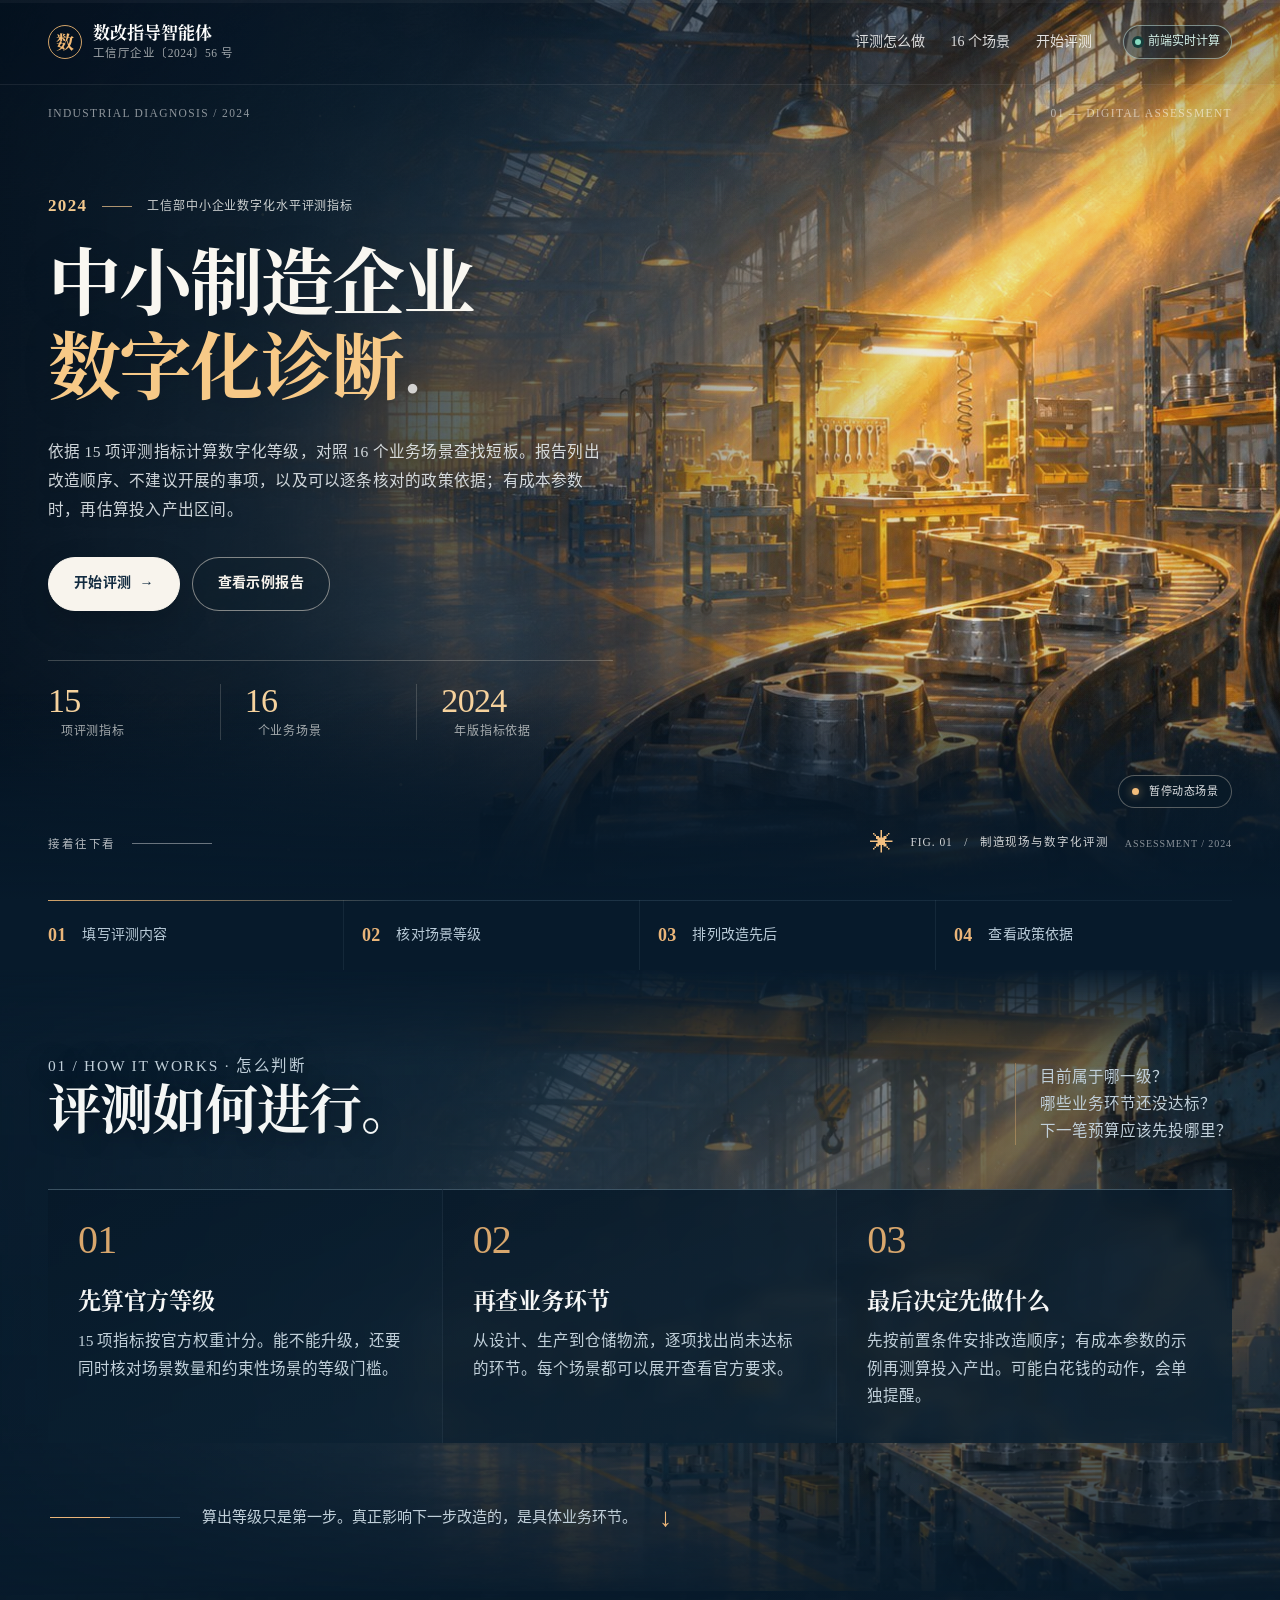
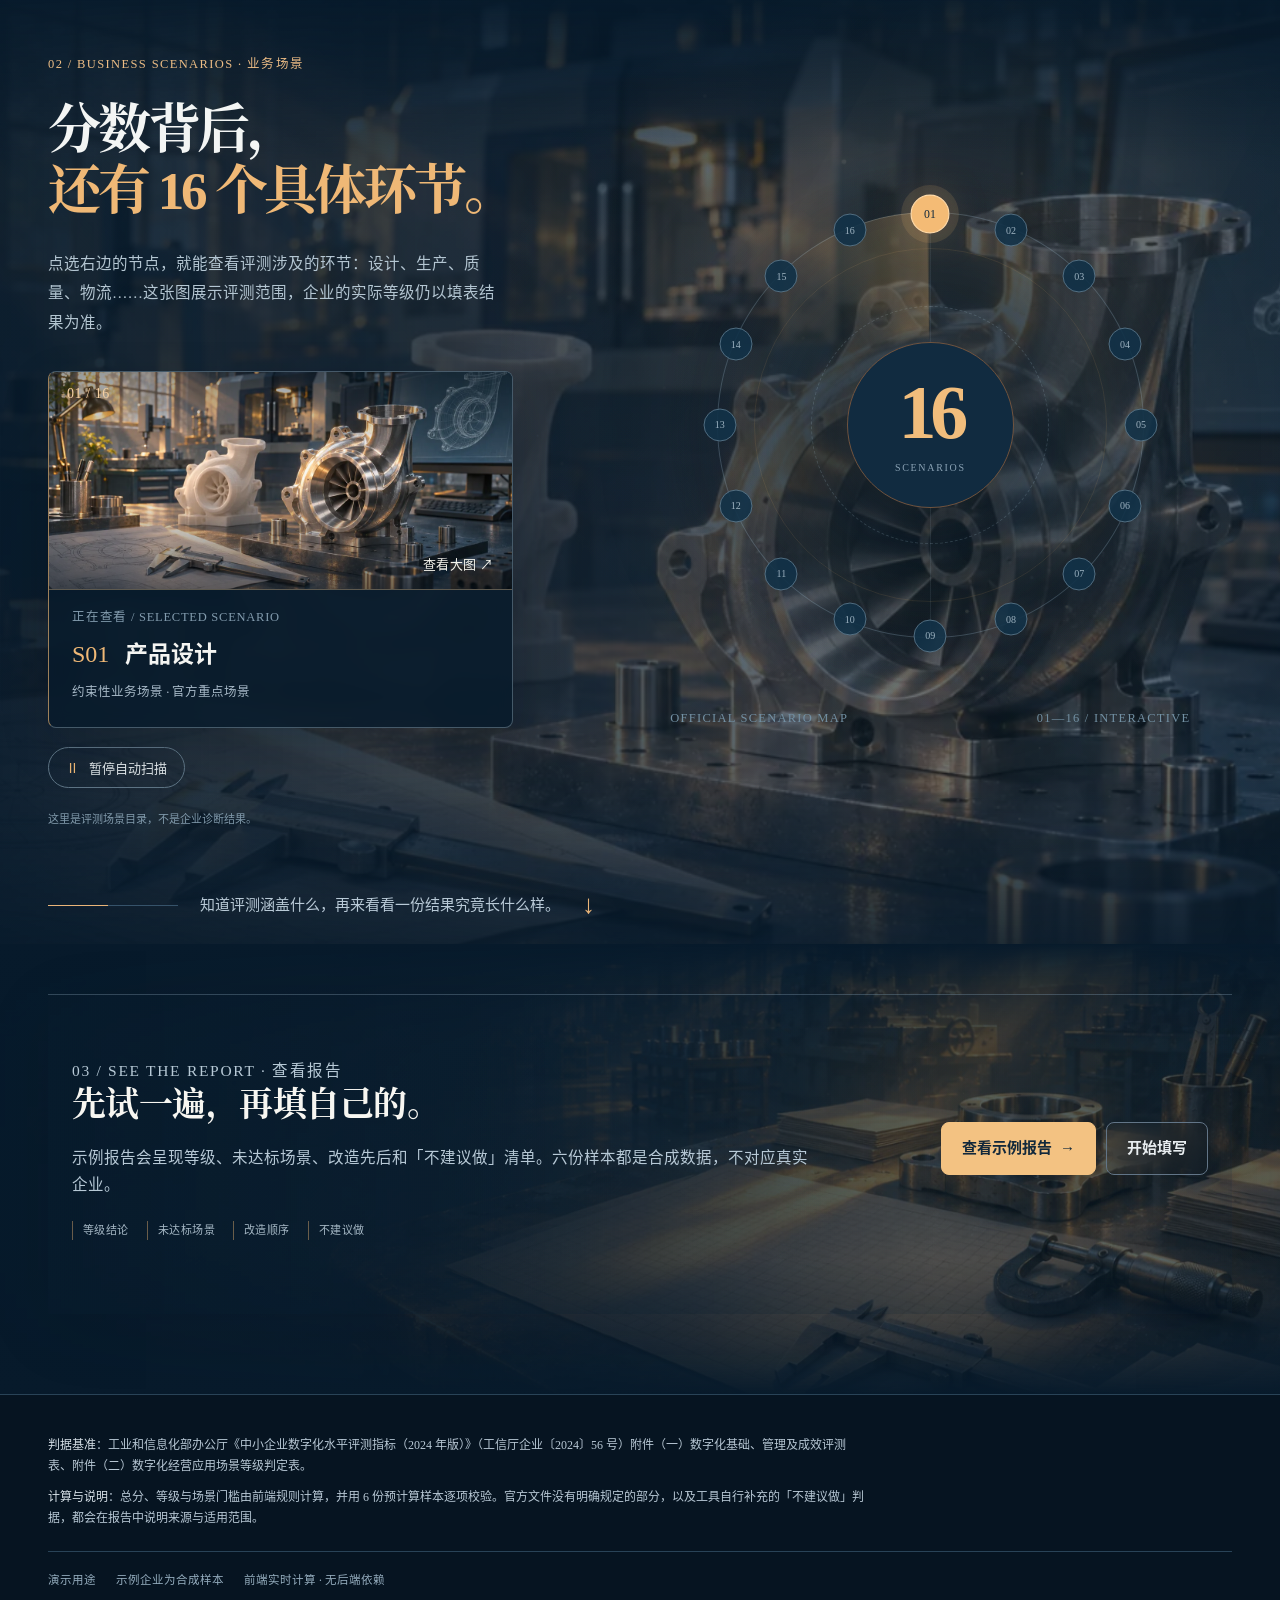
==== commit ad7bb570: "site: 换用新版设计站（editorial 首屏 + 雷达 16 场景 + 四段式报告） 与 shuzhi-advisor main@e4232db 的 static_site 同步： - 首屏改" ====
--- a/index.html
+++ b/index.html
@@ -9,9 +9,19 @@
 <meta name="theme-color" content="#121210" media="(prefers-color-scheme: dark)">
 <link rel="icon" href="data:image/svg+xml,%3Csvg xmlns='http://www.w3.org/2000/svg' viewBox='0 0 32 32'%3E%3Crect width='32' height='32' rx='7' fill='%231a1916'/%3E%3Ctext x='16' y='23' font-size='17' text-anchor='middle' fill='%23fbfaf7' font-family='serif'%3E数%3C/text%3E%3C/svg%3E">
 <link rel="stylesheet" href="assets/styles.css">
+<link rel="stylesheet" href="assets/redesign.css">
+<link rel="stylesheet" href="assets/motion-hero.css">
+<link rel="stylesheet" href="assets/spectacle.css">
+<link rel="stylesheet" href="assets/cinematic-scene.css">
+<link rel="stylesheet" href="assets/typography.css">
+<link rel="stylesheet" href="assets/continuity.css">
+<link rel="stylesheet" href="assets/chapter-film.css">
+<link rel="stylesheet" href="assets/scenario-gallery.css">
+<link rel="stylesheet" href="assets/hero-editorial.css">
 </head>
 <body>
 <a class="skip-link" href="#main">跳到主要内容</a>
+<div class="page-scroll-progress" aria-hidden="true"><span></span></div>
 
 <header class="topbar" id="topbar">
   <div class="topbar-inner">
@@ -23,79 +33,184 @@
       </span>
     </a>
     <nav class="topnav" aria-label="页面导航">
-      <a href="#method">评测方法</a>
-      <a href="#panel-input">开始评测</a>
-      <a href="#panel-output">结果说明</a>
+      <a href="#method">评测怎么做</a>
+      <a href="#scenario-atlas">16 个场景</a>
+      <a href="#start">开始评测</a>
     </nav>
     <span class="status" id="status-chip" data-state="loading">正在载入判据…</span>
   </div>
 </header>
 
+<nav class="journey-rail" aria-label="了解工具的三个步骤">
+  <span class="journey-rail-line" aria-hidden="true"><i></i></span>
+  <a href="#method" data-chapter="method"><span>01</span> 怎么判断</a>
+  <a href="#scenario-atlas" data-chapter="scenario"><span>02</span> 查哪些环节</a>
+  <a href="#start" data-chapter="start"><span>03</span> 试一份报告</a>
+</nav>
+
 <main id="main">
 
   <!-- ============================================================ 首屏 -->
   <section class="hero" id="top">
     <div class="hero-bg" aria-hidden="true"></div>
+    <canvas class="hero-cinema" id="hero-cinema" aria-hidden="true"></canvas>
+    <div class="hero-beam" aria-hidden="true"></div>
+    <canvas class="hero-particles" id="hero-particles" aria-hidden="true"></canvas>
+    <div class="hero-transition" aria-hidden="true"></div>
+    <div class="hero-edition" aria-hidden="true"><span>INDUSTRIAL DIAGNOSIS / 2024</span><span>01 — DIGITAL ASSESSMENT</span></div>
     <div class="hero-copy">
-      <p class="eyebrow">工信厅企业〔2024〕56 号<span class="eyebrow-long"> · 附件（一）（二）逐字转写</span></p>
-      <h1>先看清企业卡在哪一步，<br><em>再决定钱往哪儿投。</em></h1>
+      <p class="eyebrow"><span class="eyebrow-year">2024</span><span class="eyebrow-divider" aria-hidden="true"></span>工信部中小企业数字化水平评测指标</p>
+      <h1><span class="hero-line hero-line-first">中小制造企业</span><em class="hero-line hero-line-second">数字化诊断<span class="hero-period">.</span></em></h1>
       <p class="lede">
-        按官方 15 个采集项算分定级，按 16 个场景查短板，输出诊断、改造路径与「不建议做」清单。每条结论都挂原文出处，点开可回查。
+        依据 15 项评测指标计算数字化等级，对照 16 个业务场景查找短板。报告列出改造顺序、不建议开展的事项，以及可以逐条核对的政策依据；有成本参数时，再估算投入产出区间。
       </p>
       <div class="hero-actions">
-        <button type="button" class="btn btn-primary" id="btn-demo">
-          用示例企业试一次
+        <button type="button" class="btn btn-primary" id="btn-fill">
+          开始评测
           <span class="arrow" aria-hidden="true">→</span>
         </button>
-        <button type="button" class="btn" id="btn-fill">填自己的情况</button>
-      </div>
-      <div class="hero-trust">
-        <span>15 个采集项</span>
-        <span>16 个应用场景</span>
-        <span>6 个示例企业</span>
-        <span>结论逐条挂原文</span>
-      </div>
-    </div>
+        <button type="button" class="btn" id="btn-demo">查看示例报告</button>
+      </div>
+      <div class="hero-trust hero-facts" aria-label="评测工具概要">
+        <div class="hero-fact"><strong>15</strong><span>项评测指标</span></div>
+        <div class="hero-fact"><strong>16</strong><span>个业务场景</span></div>
+        <div class="hero-fact"><strong>2024</strong><span>年版指标依据</span></div>
+      </div>
+    </div>
+    <div class="hero-figure" aria-hidden="true"><span class="figure-cross">✳</span><span>FIG. 01 &nbsp; / &nbsp; 制造现场与数字化评测</span><span>ASSESSMENT / 2024</span></div>
+    <button type="button" class="cinema-toggle" id="cinema-toggle" aria-pressed="false">
+      <span class="cinema-toggle-led" aria-hidden="true"></span>
+      <span id="cinema-toggle-label">动态场景加载中</span>
+    </button>
+    <div class="hero-scroll" aria-hidden="true"><span>接着往下看</span><i></i></div>
   </section>
+
+  <div class="motion-marquee" aria-label="使用流程：填写评测内容、核对场景等级、排列改造先后、查看政策依据">
+    <div class="marquee-track" aria-hidden="true">
+      <span><b>01</b> 填写评测内容</span>
+      <span><b>02</b> 核对场景等级</span>
+      <span><b>03</b> 排列改造先后</span>
+      <span><b>04</b> 查看政策依据</span>
+    </div>
+  </div>
 
   <!-- ============================================================ 方法 -->
   <section class="method" id="method" aria-label="评测方法">
+    <div class="chapter-film chapter-film-method" aria-hidden="true">
+      <canvas class="chapter-film-canvas" data-film="method" data-image="assets/img/method-aisle.webp"></canvas>
+      <div class="chapter-film-shade"></div>
+    </div>
+    <div class="story-intro reveal">
+      <div><p class="story-overline">01 / HOW IT WORKS · 怎么判断</p><h2>评测如何进行<span>。</span></h2></div>
+      <p>目前属于哪一级？<br>哪些业务环节还没达标？<br>下一笔预算应该先投哪里？</p>
+    </div>
     <article class="reveal" style="--d:0ms">
       <span class="num">01</span>
-      <h3>算分定级</h3>
-      <p>15 个采集项按官方权重链折算满分 100 分，四级门槛同时卡分数、场景数、约束性场景数三项。</p>
+      <h3>先算官方等级</h3>
+      <p>15 项指标按官方权重计分。能不能升级，还要同时核对场景数量和约束性场景的等级门槛。</p>
     </article>
     <article class="reveal" style="--d:80ms">
       <span class="num">02</span>
-      <h3>查场景短板</h3>
-      <p>16 个应用场景逐一定级，标出卡住进阶的约束性场景，并给出每个场景的官方四级原文要求。</p>
+      <h3>再查业务环节</h3>
+      <p>从设计、生产到仓储物流，逐项找出尚未达标的环节。每个场景都可以展开查看官方要求。</p>
     </article>
     <article class="reveal" style="--d:160ms">
       <span class="num">03</span>
-      <h3>排投入产出</h3>
-      <p>按前置依赖排出改造顺序，按 ROI 下界排投产比，并把命中投入无效模式的动作单独列成「不建议做」。</p>
+      <h3>最后决定先做什么</h3>
+      <p>先按前置条件安排改造顺序；有成本参数的示例再测算投入产出。可能白花钱的动作，会单独提醒。</p>
     </article>
+    <div class="method-handoff reveal">
+      <span class="handoff-line"><i></i></span>
+      <p>算出等级只是第一步。真正影响下一步改造的，是具体业务环节。</p>
+      <span class="handoff-arrow">↓</span>
+    </div>
+  </section>
+
+  <section class="signal-section" id="scenario-atlas" aria-labelledby="signal-title">
+    <div class="chapter-film chapter-film-scenario" aria-hidden="true">
+      <canvas class="chapter-film-canvas" data-film="scenario" data-image="assets/img/scenario-cell.webp"></canvas>
+      <div class="chapter-film-shade"></div>
+    </div>
+    <div class="signal-inner">
+      <div class="signal-copy reveal">
+        <p class="signal-eyebrow">02 / BUSINESS SCENARIOS · 业务场景</p>
+        <h2 id="signal-title">分数背后，<br><em>还有 16 个具体环节。</em></h2>
+        <p class="signal-description">点选右边的节点，就能查看评测涉及的环节：设计、生产、质量、物流……这张图展示评测范围，企业的实际等级仍以填表结果为准。</p>
+        <div class="signal-active" aria-live="off">
+          <button class="signal-preview-zoom" id="signal-preview-zoom" type="button" aria-label="放大当前场景主题图">
+            <img class="signal-preview-image is-current" id="signal-preview-a" src="assets/img/scenes/s01.webp" alt="" width="1200" height="676" decoding="async">
+            <img class="signal-preview-image" id="signal-preview-b" alt="" width="1200" height="676" decoding="async">
+            <span class="signal-preview-counter" id="signal-preview-counter">01 / 16</span>
+            <span class="signal-preview-action">查看大图 ↗</span>
+          </button>
+          <div class="signal-active-body">
+            <span class="signal-active-label">正在查看 / SELECTED SCENARIO</span>
+            <div class="signal-active-main"><strong id="signal-id">S01</strong><span id="signal-name">产品设计</span></div>
+            <span class="signal-type" id="signal-type">工信部 2024 年评测场景</span>
+          </div>
+        </div>
+        <button type="button" class="signal-toggle" id="signal-toggle" aria-pressed="false"><span class="signal-toggle-icon" aria-hidden="true">Ⅱ</span><span id="signal-toggle-text">暂停自动扫描</span></button>
+        <p class="signal-disclaimer">这里是评测场景目录，不是企业诊断结果。</p>
+      </div>
+      <div class="signal-visual reveal" aria-label="16 个应用场景节点，可逐一选择">
+        <div class="signal-orbit">
+          <div class="signal-halo" aria-hidden="true"></div>
+          <div class="signal-circles" aria-hidden="true"></div>
+          <div class="signal-sweep" aria-hidden="true"></div>
+          <div class="signal-center" aria-hidden="true"><strong>16</strong><span>SCENARIOS</span></div>
+          <div class="signal-nodes" id="signal-nodes"></div>
+        </div>
+        <div class="signal-meta"><span>OFFICIAL SCENARIO MAP</span><span>01—16 / INTERACTIVE</span></div>
+      </div>
+    </div>
+    <div class="signal-handoff reveal">
+      <span class="handoff-line"><i></i></span>
+      <p>知道评测涵盖什么，再来看看一份结果究竟长什么样。</p>
+      <span class="handoff-arrow">↓</span>
+    </div>
+    <dialog class="signal-lightbox" id="signal-lightbox" aria-label="业务场景主题图预览">
+      <button class="signal-lightbox-close" id="signal-lightbox-close" type="button" aria-label="关闭预览">×</button>
+      <div class="signal-lightbox-frame">
+        <img id="signal-lightbox-image" alt="" width="1200" height="676">
+      </div>
+      <div class="signal-lightbox-footer">
+        <div>
+          <span class="signal-lightbox-kicker">16 BUSINESS SCENARIOS · 主题示意</span>
+          <strong id="signal-lightbox-title">S01 产品设计</strong>
+          <span class="signal-lightbox-note">AI 生成的概念画面，并非真实企业现场或等级判定依据。</span>
+        </div>
+        <div class="signal-lightbox-controls">
+          <button id="signal-lightbox-prev" type="button" aria-label="查看上一场景">←</button>
+          <button id="signal-lightbox-next" type="button" aria-label="查看下一场景">→</button>
+        </div>
+      </div>
+    </dialog>
   </section>
 
   <!-- ============================================================ 开始 -->
   <section class="start" id="start">
+    <div class="chapter-film chapter-film-report" aria-hidden="true">
+      <canvas class="chapter-film-canvas" data-film="report" data-image="assets/img/report-workbench.webp"></canvas>
+      <div class="chapter-film-shade"></div>
+    </div>
     <div class="start-inner reveal">
       <div class="start-copy">
-        <h2>先看一份完整结论，再决定要不要自己填</h2>
-        <p>示例企业是构建时算好的合成样本，六种典型画像各一份。看清交付物长什么样，再花八分钟填自己的。</p>
+        <p class="start-overline">03 / SEE THE REPORT · 查看报告</p>
+        <h2>先试一遍，再填自己的。</h2>
+        <p>示例报告会呈现等级、未达标场景、改造先后和「不建议做」清单。六份样本都是合成数据，不对应真实企业。</p>
         <div class="start-meta">
-          <span>15 个采集项</span>
-          <span>16 个应用场景</span>
-          <span>6 个示例企业</span>
-          <span>四段式结论</span>
+          <span>等级结论</span>
+          <span>未达标场景</span>
+          <span>改造顺序</span>
+          <span>不建议做</span>
         </div>
       </div>
       <div class="start-actions">
         <button type="button" class="btn btn-primary" id="btn-demo-2">
-          用示例企业试一次
+          查看示例报告
           <span class="arrow" aria-hidden="true">→</span>
         </button>
-        <button type="button" class="btn" id="btn-fill-2">填自己的情况</button>
+        <button type="button" class="btn" id="btn-fill-2">开始填写</button>
       </div>
     </div>
   </section>
@@ -103,8 +218,8 @@
   <!-- ============================================================ 表单 -->
   <section class="section" id="panel-input" hidden>
     <div class="section-head">
-      <h2>企业画像</h2>
-      <p>选项文本与等级描述全部来自官方原文，页面只做渲染。填完 15 个采集项与 16 个场景等级即可出结论。</p>
+      <h2>填写企业情况</h2>
+      <p>先填经营基线，再按实际情况选择官方指标与场景等级。经营基线可以留空，不影响等级判定。</p>
     </div>
 
     <div class="progress" id="progress" hidden>
@@ -214,7 +329,7 @@
       <a href="#sec-diagnosis"><span class="n">一</span>诊断</a>
       <a href="#sec-pathway"><span class="n">二</span>改造路径</a>
       <a href="#sec-ranking"><span class="n">三</span>投入产出</a>
-      <a href="#sec-policy"><span class="n">四</span>政策注记</a>
+      <a href="#sec-policy"><span class="n">四</span>政策依据</a>
     </nav>
 
     <div class="result-body" id="output-panel">
@@ -249,7 +364,7 @@
       <section class="out-section" id="sec-policy" aria-labelledby="h-policy">
         <div class="out-head">
           <span class="n">四</span>
-          <h3 id="h-policy">政策注记</h3>
+          <h3 id="h-policy">政策依据</h3>
           <span class="sub" id="sub-policy"></span>
         </div>
         <div id="out-policy"></div>
@@ -268,7 +383,7 @@
 <footer class="footer">
   <div class="footer-inner">
     <p><strong>判据基准</strong>：工业和信息化部办公厅《中小企业数字化水平评测指标（2024 年版）》（工信厅企业〔2024〕56 号）附件（一）数字化基础、管理及成效评测表、附件（二）数字化经营应用场景等级判定表。</p>
-    <p style="margin-top:10px"><strong>口径纪律</strong>：等级、总分、场景门槛由确定性代码计算，与后端引擎逐条对齐并经 6 个预计算样本回归验证；官方未覆盖的口径（如采集项 8 为 6 选项单选）显式披露；本项目构造的反模式判据均标注来源，评审可复核可质疑。</p>
+    <p style="margin-top:10px"><strong>计算与说明</strong>：总分、等级与场景门槛由前端规则计算，并用 6 份预计算样本逐项校验。官方文件没有明确规定的部分，以及工具自行补充的「不建议做」判据，都会在报告中说明来源与适用范围。</p>
     <div class="footer-meta">
       <span>演示用途</span>
       <span>示例企业为合成样本</span>
@@ -279,5 +394,11 @@
 
 <script src="assets/engine.js"></script>
 <script src="assets/app.js"></script>
+<script src="assets/motion-hero.js"></script>
+<script src="assets/spectacle.js"></script>
+<script src="assets/scenario-atlas.js"></script>
+<script src="assets/cinematic-scene.js"></script>
+<script src="assets/continuity.js"></script>
+<script src="assets/chapter-film.js"></script>
 </body>
 </html>
--- a/assets/styles.css
+++ b/assets/styles.css
@@ -220,8 +220,8 @@
 .hero-bg::before {
   content: "";
   position: absolute; inset: -2%;
-  background: url("img/hero-factory.jpg") center right / cover no-repeat;
-  filter: brightness(1.3) saturate(1.1) contrast(1.03);
+  background: url("img/hero-golden.jpg") center right / cover no-repeat;
+  filter: brightness(1.02) saturate(1.02) contrast(1.02);
   animation: hero-drift 28s var(--ease-out) forwards;
 }
 .hero-bg::after {
@@ -229,14 +229,15 @@
   position: absolute; inset: 0;
   background:
     linear-gradient(100deg,
-      rgba(5, 6, 9, .96) 0%,
-      rgba(5, 6, 9, .86) 20%,
-      rgba(5, 6, 9, .42) 44%,
-      rgba(5, 6, 9, 0) 70%),
+      rgba(5, 6, 9, .97) 0%,
+      rgba(5, 6, 9, .93) 26%,
+      rgba(5, 6, 9, .72) 46%,
+      rgba(5, 6, 9, .18) 66%,
+      rgba(5, 6, 9, 0) 78%),
     linear-gradient(180deg,
-      rgba(5, 6, 9, .52) 0%,
+      rgba(5, 6, 9, .55) 0%,
       rgba(5, 6, 9, 0) 16%,
-      rgba(5, 6, 9, 0) 70%,
+      rgba(5, 6, 9, 0) 68%,
       rgba(8, 9, 13, .96) 100%);
 }
 
@@ -267,12 +268,13 @@
 
 .hero h1 {
   font-family: var(--font-display);
-  font-size: clamp(31px, 5.6vw, 80px);
-  line-height: 1.08;
+  font-size: clamp(31px, 5.2vw, 72px);
+  line-height: 1.1;
   letter-spacing: -.04em;
   font-weight: 700;
   color: #ffffff;
-  text-shadow: 0 2px 40px rgba(0, 0, 0, .45);
+  max-width: 13.6em;
+  text-shadow: 0 2px 40px rgba(0, 0, 0, .5);
 }
 .hero h1 em {
   font-style: normal;
@@ -1227,6 +1229,15 @@
   .gauge-num { font-size: 64px; }
   .judge-strip { grid-template-columns: repeat(2, 1fr); }
   .hero { min-height: auto; }
+  /* 窄屏时文字满宽，必然压到画面高光区：把斜向 scrim 换成竖向，保证任何一行都有暗底 */
+  .hero-bg::after {
+    background:
+      linear-gradient(180deg,
+        rgba(5, 6, 9, .95) 0%,
+        rgba(5, 6, 9, .88) 42%,
+        rgba(5, 6, 9, .90) 74%,
+        rgba(8, 9, 13, .98) 100%);
+  }
   .hero-copy { padding: 92px var(--gutter) 56px; }
   .hero h1 { font-size: clamp(26px, 7.6vw, 34px); letter-spacing: -.03em; }
   .hero-actions { flex-direction: column; align-items: stretch; }
--- a/assets/redesign.css
+++ b/assets/redesign.css
@@ -0,0 +1,185 @@
+/* Editorial industrial redesign. Functional DOM and scoring remain untouched. */
+:root {
+  color-scheme: light;
+  --paper: #f4f6f8;
+  --paper-2: #e9eef2;
+  --card: #ffffff;
+  --card-2: #f0f3f6;
+  --ink: #0e1b2a;
+  --ink-2: #46586b;
+  --ink-3: #647487;
+  --ink-4: #7c8b9c;
+  --line: #d3dbe3;
+  --line-2: #c5d0dc;
+  --line-3: #aebbc9;
+  --accent: #1f5fbf;
+  --accent-2: #164e9d;
+  --accent-wash: #e8f0fc;
+  --accent-line: #b6cae8;
+  --brass: #b2763c;
+  --brass-wash: #fcf3e8;
+  --brass-line: #ebd3b8;
+  --clay: #a95245;
+  --clay-wash: #fbefec;
+  --clay-line: #e5c1bc;
+  --moss: #268369;
+  --moss-wash: #e5f4ee;
+  --shadow-1: 0 1px 2px rgba(14,27,42,.05);
+  --shadow-2: 0 12px 36px rgba(14,27,42,.06);
+  --shadow-3: 0 24px 64px rgba(14,27,42,.08);
+  --r-1: 4px; --r-2: 6px; --r-3: 8px; --r-4: 12px;
+  --t-fast: 300ms; --t-mid: 300ms; --t-reveal: 500ms;
+  --measure: 1280px;
+}
+html, body { color-scheme: light; }
+body { background: var(--paper); color: var(--ink); font-size: 14px; }
+body::before { display: none; }
+h1,h2,h3,h4 { letter-spacing: -.045em; }
+button, input, select { font-family: inherit; }
+.topbar { background: rgba(244,246,248,.96); border-bottom: 1px solid var(--line); }
+.topbar.is-stuck { background: rgba(244,246,248,.96); border-bottom-color: var(--line); }
+.topbar-inner { max-width: 1440px; min-height: 76px; padding: 12px 48px; }
+.brand-mark { width: 36px; height: 36px; color: white; background: #173b65; border-radius: 8px; font-weight: 700; }
+.brand-name { color: var(--ink); font-weight: 700; }
+.brand-sub { color: var(--ink-4); }
+.topnav a { color: var(--ink-2); font-size: 14px; }
+.topnav a:hover { background: #e7edf4; color: var(--ink); }
+.status { color: var(--ink-2); border-color: var(--line); background: #fff; }
+.status[data-state="online"] { color: #23735e; border-color: #c3ded4; }
+
+/* Editorial hero: content on paper, cinematic image in an art-directed plate. */
+.hero {
+  margin: 76px auto 0; width: 100%; max-width: 1600px;
+  min-height: 730px; display: grid;
+  grid-template-columns: minmax(0, 1.02fr) minmax(0, 1fr);
+  align-items: stretch; overflow: hidden;
+  background: #f4f6f8; border-bottom: 1px solid var(--line);
+}
+.hero-bg {
+  inset: 48px 24px 48px 51%; border-radius: 12px 0 0 12px;
+  background: #193047; box-shadow: 0 20px 50px rgba(30,49,68,.1);
+}
+.hero-bg::before {
+  inset: 0; background-position: 57% center;
+  filter: saturate(.88) contrast(1.04);
+  animation: none;
+}
+.hero-bg::after {
+  background: linear-gradient(90deg, rgba(10,23,36,.12), transparent 35%),
+              linear-gradient(0deg, rgba(10,22,35,.6), transparent 37%);
+}
+.hero-copy {
+  z-index: 2; grid-column: 1; width: 100%;
+  max-width: none; margin: 0; padding: 106px 24px 74px max(48px, calc((100vw - 1350px)/2));
+  align-self: center;
+}
+.hero-edition {
+  position: absolute; top: 21px; left: max(48px, calc((100vw - 1350px)/2)); right: 48px;
+  display: flex; justify-content: space-between; gap: 20px; z-index: 3;
+  color: #7c8b9c; font: 12px/1.3 var(--font-mono); letter-spacing: .09em;
+}
+.hero-kicker { display: flex; align-items: center; gap: 12px; color: #526b81; font-size: 12px; font-weight: 600; margin-bottom: 30px; flex-wrap: wrap; }
+.kicker-line { height: 1px; width: 32px; background: #b2763c; }
+.kicker-dot { width: 4px; height: 4px; background: #b2763c; border-radius: 50%; }
+.eyebrow { display: none; }
+.hero h1 {
+  max-width: 8.7em; color: #0e1b2a; text-shadow: none;
+  font-size: clamp(48px, 4.5vw, 72px); font-weight: 750;
+  line-height: 1.18; letter-spacing: -.065em;
+}
+.hero h1 em { color: #1f5fbf; }
+.lede { max-width: 34em; margin-top: 32px; font-size: 16px; line-height: 1.9; color: #46586b; text-shadow: none; }
+.hero-actions { margin-top: 34px; gap: 12px; }
+.btn { background: #fff; border: 1px solid #ccd6df; color: #24394e; border-radius: 8px; backdrop-filter: none; padding: 12px 20px; font-weight: 600; box-shadow: none; }
+.btn:hover { background: #eaf0f7; border-color: #b3c1cf; }
+.btn-primary { background: #1f5fbf; color: #fff; border-color: #1f5fbf; box-shadow: 0 8px 24px rgba(31,95,191,.16); }
+.btn-primary:hover { background: #164e9d; border-color: #164e9d; color: #fff; box-shadow: 0 12px 28px rgba(31,95,191,.2); }
+.hero-trust { margin-top: 52px; gap: 16px 22px; color: #66788a; font-size: 12px; letter-spacing: 0; font-family: var(--font-body); }
+.hero-trust span { padding-left: 13px; }
+.hero-trust span::before { width: 5px; height: 5px; border-radius: 50%; background: #a3b6c6; }
+.hero-figure {
+  z-index: 2; position: absolute; left: calc(51% + 24px); right: 48px; bottom: 70px;
+  color: rgba(255,255,255,.92); display: flex; gap: 16px;
+  align-items: center; justify-content: space-between;
+  font: 12px/1.5 var(--font-mono); letter-spacing: .05em;
+}
+.figure-cross { color: #f3bf80; font-size: 24px; line-height: 1; }
+.hero-figure span:last-child { font-size: 10px; color: rgba(255,255,255,.7); }
+
+.method { max-width: 1440px; padding: 80px 48px 96px; gap: 18px; }
+.method article {
+  padding: 32px; border: 1px solid var(--line); background: #fff; border-radius: 12px;
+  min-height: 245px; transition: transform 500ms var(--ease-out), opacity 500ms var(--ease-out);
+}
+.method article:first-child { border-left: 1px solid var(--line); padding-left: 32px; }
+.method article:hover { transform: translateY(-4px); }
+.method .num { font-size: 30px; color: #1f5fbf; margin-bottom: 32px; }
+.method h3 { font-size: 20px; font-weight: 700; }
+.method p { font-size: 14px; color: var(--ink-2); line-height: 1.8; max-width: none; }
+.start { max-width: 1440px; padding: 0 48px 96px; }
+.start-inner { background: #e5edf6; border: 1px solid #ccdbea; padding: 48px; border-radius: 16px; gap: 32px; }
+.start-inner::before { width: 4px; background: #1f5fbf; }
+.start-copy h2 { font-size: 30px; line-height: 1.32; font-weight: 700; }
+.start-copy p { color: var(--ink-2); font-size: 14px; }
+.start-meta { color: var(--ink-3); }
+.section { max-width: 1344px; }
+.section-head h2 { font-weight: 750; letter-spacing: -.04em; }
+.result-head { background: #e9eef4; }
+.group-block, .out-section, .result-head, .gauge, .fixture-bar, .judge-strip, .out-card { box-shadow: none; }
+.reveal { transition-duration: 500ms; }
+
+@media(max-width: 1100px) {
+  .hero { grid-template-columns: 1fr 1fr; min-height: 700px; }
+  .hero-copy { padding-left: 40px; }
+  .hero h1 { font-size: clamp(40px, 5vw, 60px); }
+  .hero-bg { left: 51%; right: 20px; }
+  .hero-edition { left: 40px; right: 36px; }
+  .hero-figure { left: 55%; right: 34px; }
+  .hero-figure span:last-child { display: none; }
+  .topbar-inner { padding-inline: 32px; }
+  .method { padding-inline: 32px; }
+  .start { padding-inline: 32px; }
+}
+@media(max-width: 800px) {
+  .hero { display: flex; flex-direction: column; min-height: auto; padding: 0 24px 40px; }
+  .hero-edition { left: 24px; right: 24px; top: 22px; }
+  .hero-edition span:last-child { display: none; }
+  .hero-copy { padding: 92px 8px 36px; }
+  .hero h1 { max-width: 12em; font-size: clamp(36px, 7vw, 60px); }
+  .hero-bg { position: relative; inset: auto; order: 2; width: 100%; height: 380px; border-radius: 10px; }
+  .hero-bg::before { background-position: center; }
+  .hero-figure { left: 48px; right: 48px; bottom: 63px; }
+  .hero-trust { margin-top: 30px; }
+  .method { grid-template-columns: 1fr; gap: 12px; padding-block: 48px; }
+  .method article, .method article:first-child { padding: 24px; min-height: auto; border: 1px solid var(--line); }
+  .method .num { margin-bottom: 16px; }
+  .start { padding-bottom: 56px; }
+  .start-inner { padding: 32px; }
+  .start-copy h2 { font-size: 24px; }
+}
+@media(max-width: 480px) {
+  .topbar-inner { padding: 10px 16px; min-height: 62px; }
+  .brand-name { font-size: 14px; }
+  .status { max-width: 112px; white-space: normal; font-size: 10px; line-height: 1.3; }
+  .hero { margin-top: 62px; padding: 0 16px 24px; }
+  .hero-edition { left: 20px; top: 20px; }
+  .hero-copy { padding: 82px 4px 24px; }
+  .hero-kicker { gap: 8px; font-size: 12px; margin-bottom: 24px; }
+  .hero h1 { font-size: 36px; letter-spacing: -.06em; }
+  .hero h1 br { display: none; }
+  .lede { margin-top: 24px; font-size: 14px; }
+  .hero-actions { flex-direction: column; }
+  .hero-actions .btn { width: 100%; justify-content: center; }
+  .hero-trust { gap: 8px 12px; font-size: 12px; }
+  .hero-bg { height: 270px; }
+  .hero-figure { left: 30px; right: 30px; bottom: 36px; font-size: 10px; }
+  .figure-cross { font-size: 18px; }
+  .method { padding: 32px 16px 48px; }
+  .start { padding: 0 16px 48px; }
+  .start-inner { padding: 24px; }
+  .start-actions .btn { width: 100%; justify-content: center; }
+}
+@media(prefers-reduced-motion: reduce) {
+  .hero-bg::before { animation: none; }
+  .method article:hover { transform: none; }
+}
--- a/assets/motion-hero.css
+++ b/assets/motion-hero.css
@@ -0,0 +1,188 @@
+/*
+ * Immersive cinematic cover / dynamic homepage. All diagnostic functionality
+ * remains in the original JS. Only transform and opacity animate.
+ */
+:root { --hero-cream: #fffdf8; --hero-gold: #f6bc5d; --hero-blue: #081b2d; }
+
+/* Put the navigation ON the scene as in a cinematic editorial hero. */
+.topbar, .topbar.is-stuck {
+  color: white;
+  background: rgba(6, 18, 31, 0.05);
+  border-color: rgba(255,255,255,0.0);
+  backdrop-filter: none;
+  -webkit-backdrop-filter: none;
+}
+.topbar.is-stuck {
+  background: rgba(7,19,33,.90);
+  border-bottom: 1px solid rgba(255,255,255,.14);
+  backdrop-filter: blur(18px);
+  -webkit-backdrop-filter: blur(18px);
+}
+.topbar-inner { max-width: 1480px; min-height: 84px; padding: 16px 48px; }
+.brand-mark { background: transparent; width: 34px; height: 34px; border: 1px solid rgba(255,255,255,.72); color: white; font-size: 18px; border-radius: 50%; }
+.brand-name { color: #fff; font-size: 15px; }
+.brand-sub { color: rgba(255,255,255,.62); }
+.topnav a { color: rgba(255,255,255,.84); }
+.topnav a:hover { color: white; background: rgba(255,255,255,.13); }
+.status { color: rgba(255,255,255,.88); background: rgba(7,19,33,.22); border-color: rgba(255,255,255,.27); }
+.status[data-state="online"] { color: #d4f1e8; border-color: rgba(212,241,232,.5); }
+
+/* Single huge atmospheric image, with copy floating above its quiet left side. */
+.hero {
+  display: flex;
+  margin: 0 auto;
+  width: 100%;
+  max-width: none;
+  min-height: 760px;
+  height: 100svh;
+  max-height: 1200px;
+  align-items: center;
+  padding: 0;
+  overflow: hidden;
+  isolation: isolate;
+  background: #0a1e31;
+  border: 0;
+}
+.hero-bg { position: absolute; inset: 0; width: 100%; height: 100%; border: 0; border-radius: 0; background: #0a1e31; box-shadow: none; }
+.hero-bg::before {
+  content: "";
+  position: absolute;
+  inset: -4%;
+  background: url("img/hero-golden.jpg") center center / cover no-repeat;
+  filter: saturate(1.07) contrast(1.13);
+  transform: translate3d(var(--parallax-x,0px),var(--parallax-y,0px),0) scale(1.08);
+  will-change: transform;
+  animation: scene-breathe 23s cubic-bezier(.22,1,.36,1) infinite alternate;
+}
+.hero-bg::after {
+  content: ""; position: absolute; inset: 0;
+  background:
+    linear-gradient(90deg, rgba(3,15,28,.91) 0%, rgba(5,20,34,.84) 20%, rgba(5,20,35,.54) 43%, rgba(5,20,35,.10) 72%, rgba(5,20,35,.04) 100%),
+    linear-gradient(0deg, rgba(2,13,26,.82) 0%, transparent 30%, transparent 76%, rgba(2,13,26,.33) 100%);
+}
+.hero::before {
+  content: ""; position: absolute; inset: 0; z-index: 1; pointer-events: none;
+  background: radial-gradient(ellipse 48% 45% at 73% 43%, rgba(247,178,76,.13), transparent 72%);
+  animation: glow-pulse 7s ease-in-out infinite alternate;
+}
+.hero-beam {
+  pointer-events: none; position: absolute; z-index: 1;
+  right: 9%; top: 3%; width: 40%; height: 74%;
+  background: linear-gradient(135deg, transparent 28%, rgba(255,206,114,.12) 51%, transparent 66%);
+  mix-blend-mode: screen;
+  filter: blur(12px); transform-origin: right top;
+  animation: light-sweep 12s ease-in-out infinite alternate;
+}
+.hero-particles { position: absolute; inset: 0; width: 100%; height: 100%; z-index: 2; pointer-events: none; opacity: .55; }
+.hero-copy {
+  position: relative; grid-column: auto; z-index: 4;
+  max-width: 1480px; width: 100%; margin: 0 auto;
+  padding: 155px 48px 130px;
+  align-self: center;
+  color: var(--hero-cream);
+}
+.hero-edition {
+  position: absolute; z-index: 3; top: 106px; left: 48px; right: 48px;
+  color: rgba(255,255,255,.54); font-size: 11px; letter-spacing: .12em;
+}
+.hero-kicker { display: none; }
+.eyebrow {
+  display: inline-flex; gap: 12px; margin: 0 0 26px;
+  font-size: 12px; color: rgba(255,255,255,.74); font-weight: 500;
+  letter-spacing: .05em;
+}
+.eyebrow::before { background: var(--hero-gold); width: 32px; }
+.hero h1 {
+  max-width: 12.8em; color: #fff; font-weight: 750;
+  font-size: clamp(48px, 5.25vw, 84px); line-height: 1.12;
+  letter-spacing: -.065em; text-shadow: 0 8px 36px rgba(1,12,23,.16);
+}
+.hero h1 em { color: #f9c779; font-weight: 750; }
+.lede {
+  color: rgba(255,255,255,.88); max-width: 37em;
+  margin: 28px 0 0; font-size: 16px; line-height: 1.9;
+  text-shadow: 0 2px 12px rgba(1,12,23,.3);
+}
+.hero-actions { margin-top: 30px; }
+.hero-actions .btn { min-height: 52px; border-radius: 100px; padding: 12px 24px; font-size: 14px; }
+.hero-actions .btn-primary { background: white; color: #0a1d30; border-color: white; box-shadow: 0 10px 30px rgba(0,0,0,.18); }
+.hero-actions .btn-primary:hover { background: #f2f5f9; color: #0a1d30; border-color: white; }
+.hero-actions .btn:not(.btn-primary) { background: rgba(255,255,255,.13); border-color: rgba(255,255,255,.42); color: white; backdrop-filter: blur(8px); -webkit-backdrop-filter: blur(8px); }
+.hero-actions .btn:not(.btn-primary):hover { background: rgba(255,255,255,.24); }
+.hero-trust {
+  max-width: 650px; color: rgba(255,255,255,.74);
+  margin-top: 60px; gap: 12px 28px; font-size: 12px;
+}
+.hero-trust span::before { background: var(--hero-gold); }
+.hero-figure {
+  left: auto; right: 48px; bottom: 45px;
+  color: rgba(255,255,255,.8); font-size: 11px;
+  letter-spacing: .08em;
+}
+.hero-figure span:last-child { color: rgba(255,255,255,.53); }
+.hero-scroll {
+  position: absolute; z-index: 5; left: 48px; bottom: 46px;
+  display: flex; align-items: center; gap: 16px;
+  color: rgba(255,255,255,.7); font-size: 11px; letter-spacing: .14em;
+}
+.hero-scroll i { display: block; width: 80px; height: 1px; background: rgba(255,255,255,.4); position: relative; overflow: hidden; }
+.hero-scroll i::after {
+  content: ""; position: absolute; inset: 0 auto 0 0; width: 35px; background: #f7cb81;
+  transform: translateX(-40px); animation: scroll-trace 2.8s ease-in-out infinite;
+}
+/* Below the cinematic hero: readable engineering report surfaces. */
+.method { padding-top: 96px; }
+.method article { background: #fff; }
+.topbar.is-stuck .brand-name { color: white; }
+@keyframes scene-breathe {
+  0% { transform: translate3d(var(--parallax-x,0px),var(--parallax-y,0px),0) scale(1.075); }
+  100% { transform: translate3d(var(--parallax-x,0px),var(--parallax-y,0px),0) scale(1.145); }
+}
+@keyframes glow-pulse { from { opacity: .45; } to { opacity: 1; } }
+@keyframes light-sweep { from { opacity: .3; transform: rotate(-2deg) translateX(-18px); } to { opacity: .9; transform: rotate(3deg) translateX(20px); } }
+@keyframes scroll-trace { 0% { transform: translateX(-40px); } 65%,100% { transform: translateX(90px); } }
+
+@media(max-width: 1100px) {
+  .topbar-inner { padding: 14px 32px; }
+  .hero-copy { padding-inline: 40px; }
+  .hero-edition { left: 40px; right: 40px; }
+  .hero-figure { right: 32px; }
+  .hero-scroll { left: 40px; }
+  .hero h1 { font-size: clamp(48px,6vw,70px); }
+}
+@media(max-width: 800px) {
+  .hero { display: flex; flex-direction: column; justify-content: center; height: min(850px,100svh); min-height: 650px; padding: 0; }
+  .hero-bg { position: absolute; inset: 0; order: 0; height: 100%; }
+  .hero-bg::before { background-position: 62% center; }
+  .hero-bg::after {
+    background: linear-gradient(90deg,rgba(3,15,28,.88),rgba(3,15,28,.38)),
+      linear-gradient(0deg,rgba(2,13,26,.78),transparent 45%,rgba(2,13,26,.26));
+  }
+  .hero-copy { padding: 130px 32px 110px; }
+  .hero-edition { left: 32px; right: 32px; top: 100px; }
+  .hero h1 { font-size: clamp(42px,7vw,64px); }
+  .hero-figure { left: auto; right: 28px; bottom: 32px; }
+  .hero-scroll { left: 32px; bottom: 34px; }
+}
+@media(max-width: 480px) {
+  .topbar-inner { min-height: 62px; padding: 10px 16px; gap: 8px; }
+  .hero { margin: 0; padding: 0; height: max(780px,100svh); min-height: 780px; }
+  .hero-bg { position: absolute; inset: 0; height: 100%; }
+  .hero-bg::before { background-position: 61% center; }
+  .hero-bg::after { background: linear-gradient(90deg,rgba(3,15,28,.88) 0%,rgba(3,15,28,.7) 60%,rgba(3,15,28,.32)), linear-gradient(0deg,rgba(2,13,26,.87),transparent 45%); }
+  .hero-copy { padding: 126px 20px 118px; }
+  .hero-edition { left: 20px; right: 20px; top: 84px; font-size: 10px; }
+  .hero h1 { font-size: clamp(36px,9.2vw,48px); max-width: 12em; }
+  .hero h1 br { display: initial; }
+  .lede { font-size: 14px; line-height: 1.75; margin-top: 24px; }
+  .eyebrow { font-size: 10px; margin-bottom: 24px; }
+  .hero-actions { flex-direction: column; margin-top: 26px; gap: 10px; }
+  .hero-actions .btn { width: 100%; justify-content: center; min-height: 48px; }
+  .hero-trust { margin-top: 32px; gap: 8px 12px; font-size: 10px; }
+  .hero-figure { display: none; }
+  .hero-scroll { left: 20px; bottom: 24px; }
+}
+@media (prefers-reduced-motion: reduce) {
+  .hero-bg::before, .hero::before, .hero-beam, .hero-scroll i::after { animation: none !important; }
+  .hero-particles { display: none; }
+}
--- a/assets/spectacle.css
+++ b/assets/spectacle.css
@@ -0,0 +1,368 @@
+/*
+ * One unified visual system: midnight navy / mineral blue / champagne gold.
+ * Cinematic marketing, precise report UI. Decorative motion is opt-out.
+ */
+:root {
+  color-scheme: dark;
+  --paper: #071a2b;
+  --paper-2: #0b2236;
+  --card: #10283d;
+  --card-2: #153149;
+  --ink: #f3f5f4;
+  --ink-2: #d7e1e8;
+  --ink-3: #b7c7d4;
+  --ink-4: #94acbd;
+  --line: #294357;
+  --line-2: #36566b;
+  --line-3: #527083;
+  --accent: #f4bb75;
+  --accent-2: #ffcf91;
+  --accent-wash: #2c302f;
+  --accent-line: #70543b;
+  --brass: #eab16a;
+  --brass-wash: #332a25;
+  --brass-line: #73543e;
+  --clay: #f09d8c;
+  --clay-wash: #372b31;
+  --clay-line: #754747;
+  --moss: #86dbc0;
+  --moss-wash: #163e3b;
+  --shadow-1: 0 1px 2px rgba(0,0,0,.1);
+  --shadow-2: 0 16px 46px rgba(0,0,0,.14);
+  --shadow-3: 0 28px 72px rgba(0,0,0,.2);
+}
+html, body { background: var(--paper); color-scheme: dark; }
+body { background: #071a2b; color: var(--ink); }
+body::before { display: none; }
+::selection { background: #bb8b5c; color: #071a2b; }
+*:focus-visible { outline: 2px solid #f4bb75; outline-offset: 3px; }
+
+/* A small filmic scroll indicator stays present across every report screen. */
+.page-scroll-progress {
+  position: fixed; top: 0; left: 0; right: 0; height: 3px; z-index: 100;
+  pointer-events: none; background: rgba(255,255,255,.04);
+}
+.page-scroll-progress span {
+  display: block; width: 100%; height: 100%; transform: scaleX(var(--page-progress,0)); transform-origin: left;
+  background: #f4bb75; box-shadow: 0 0 24px rgba(244,187,117,.65);
+  will-change: transform;
+}
+.topbar, .topbar.is-stuck { border-bottom-color: rgba(255,255,255,.08); }
+.topbar.is-stuck { background: rgba(6,21,35,.91); }
+.brand-mark { border-color: rgba(244,187,117,.85); color: #f4bb75; }
+.status { background: rgba(9,29,45,.4); }
+
+/* Art-directed light moving over an actual manufacturing scene. */
+.hero::after {
+  content: ""; position: absolute; inset: 0; z-index: 2; pointer-events: none;
+  background: radial-gradient(ellipse 38% 44% at var(--spot-x,73%) var(--spot-y,46%), rgba(249,196,116,.16), rgba(249,196,116,0) 80%);
+  mix-blend-mode: screen;
+  opacity: .75; transition: opacity 300ms ease;
+}
+.hero-copy {
+  z-index: 5;
+  transform: translateY(var(--hero-scroll-shift,0px));
+  opacity: var(--hero-scroll-opacity,1);
+}
+.hero h1 { max-width: 13em; }
+.hero h1 .hero-line { display: inline-block; animation: line-enter 950ms cubic-bezier(.22,1,.36,1) both; }
+.hero h1 em.hero-line { animation-delay: 150ms; }
+.hero .eyebrow { animation: fade-enter 700ms 120ms cubic-bezier(.22,1,.36,1) both; }
+.hero .lede { animation: fade-enter 800ms 340ms cubic-bezier(.22,1,.36,1) both; }
+.hero .hero-actions { animation: fade-enter 800ms 500ms cubic-bezier(.22,1,.36,1) both; }
+.hero .hero-trust { animation: fade-enter 850ms 660ms cubic-bezier(.22,1,.36,1) both; }
+.hero-actions .btn { transition: transform 350ms cubic-bezier(.22,1,.36,1), background 300ms, box-shadow 300ms, border-color 300ms; }
+.hero-actions .btn:hover { transform: translateY(-4px); }
+.hero-actions .btn-primary { box-shadow: 0 12px 32px rgba(0,0,0,.17); }
+.hero-actions .btn-primary:hover { box-shadow: 0 18px 40px rgba(0,0,0,.28); }
+.hero-figure { z-index: 5; }
+.hero-scroll { z-index: 5; }
+.hero-edition { z-index: 5; }
+@keyframes line-enter {
+  from { opacity: 0; transform: translateY(38px); }
+  to { opacity: 1; transform: translateY(0); }
+}
+@keyframes fade-enter {
+  from { opacity: 0; transform: translateY(22px); }
+  to { opacity: 1; transform: translateY(0); }
+}
+
+/* A single continuous ribbon bridges the dark photo and the report surfaces. */
+.motion-marquee {
+  position: relative; overflow: hidden; background: #d8a363; color: #0b2335;
+  border-top: 1px solid rgba(255,255,255,.22);
+  border-bottom: 1px solid rgba(255,255,255,.1);
+}
+.marquee-track { display: flex; width: max-content; min-width: 200%; animation: marquee 27s linear infinite; }
+.marquee-track > span {
+  flex: none; display: inline-flex; align-items: center; white-space: nowrap; gap: 42px;
+  padding: 17px 50px; font-size: 13px; font-weight: 700; letter-spacing: .22em;
+}
+.marquee-track i { font-size: 16px; color: #5a4638; font-style: normal; }
+@keyframes marquee { from { transform: translateX(0); } to { transform: translateX(-50%); } }
+
+/* A product narrative, not three detached blocks. */
+.method {
+  position: relative; padding: 112px 48px 132px;
+  gap: 16px; max-width: 1440px;
+}
+.story-intro {
+  grid-column: 1 / -1; display: flex; justify-content: space-between; align-items: end;
+  gap: 48px; margin-bottom: 40px;
+}
+.story-overline {
+  font: 12px/1.3 var(--font-mono); letter-spacing: .16em; color: #dca86c;
+  margin: 0 0 24px;
+}
+.story-intro h2 {
+  font-size: clamp(36px, 4.4vw, 60px); letter-spacing: -.06em;
+  line-height: 1.18; font-weight: 700; color: #f4f6f5;
+}
+.story-intro h2 span { color: #f4bb75; }
+.story-intro > p {
+  max-width: 300px; font-size: 14px; color: var(--ink-3);
+  line-height: 2.1; margin: 0; border-left: 1px solid #815c3b;
+  padding-left: 24px;
+}
+.method article, .method article:first-child {
+  position: relative; overflow: hidden; min-height: 280px; padding: 36px;
+  border: 1px solid var(--line); background: #10283d;
+  border-radius: 12px;
+  transform-style: preserve-3d;
+  transition: transform 500ms cubic-bezier(.22,1,.36,1), border-color 300ms, background 300ms, opacity 500ms;
+}
+.method article::before {
+  content: ""; position: absolute; inset: 0;
+  pointer-events: none;
+  background: radial-gradient(circle 260px at var(--card-x,50%) var(--card-y,50%), rgba(244,187,117,.16), transparent 72%);
+  opacity: 0; transition: opacity 300ms;
+}
+.method article:hover::before { opacity: 1; }
+.method article:hover {
+  border-color: #8a6748; background: #143047;
+  transform: perspective(900px) rotateX(var(--tilt-x,0deg)) rotateY(var(--tilt-y,0deg)) translateY(-7px);
+}
+.method .num { color: #efb674; font-size: 48px; font-weight: 500; margin-bottom: 35px; }
+.method h3 { font-size: 20px; color: #f6f7f6; font-weight: 700; }
+.method p { color: #c1d0da; font-size: 14px; }
+.method article::after {
+  content: ""; position: absolute; left: 36px; right: 36px; bottom: 20px;
+  height: 1px; background: linear-gradient(90deg,#cb985e,transparent);
+  transform: scaleX(.24); transform-origin: left;
+  transition: transform 500ms cubic-bezier(.22,1,.36,1);
+}
+.method article:hover::after { transform: scaleX(1); }
+
+/* A genuinely interactive atlas of the official sixteen scenario labels. */
+.signal-section {
+  position: relative; overflow: hidden; border-top: 1px solid #24445b;
+  border-bottom: 1px solid #24445b; background: #0c2438;
+}
+.signal-section::before {
+  content: ""; position: absolute; inset: 0; pointer-events: none;
+  background: radial-gradient(ellipse 52% 75% at 78% 47%, rgba(203,148,81,.085),transparent 75%);
+}
+.signal-inner {
+  max-width: 1440px; min-height: 720px; padding: 96px 48px;
+  margin: auto; display: grid; grid-template-columns: minmax(0, 1fr) minmax(0,1.15fr);
+  align-items: center; gap: 56px; position: relative;
+}
+.signal-copy { max-width: 550px; }
+.signal-eyebrow {
+  font: 12px/1.3 var(--font-mono); letter-spacing: .15em; color: #dca86c;
+  margin-bottom: 26px;
+}
+.signal-copy h2 {
+  font-size: clamp(38px,4.5vw,64px); font-weight: 700; line-height: 1.16;
+  letter-spacing: -.06em;
+}
+.signal-copy h2 em { font-style: normal; color: #efb876; }
+.signal-description { max-width: 460px; color: #b4c6d2; font-size: 15px; line-height: 1.9; margin: 26px 0 34px; }
+.signal-active {
+  max-width: 400px; padding: 22px 24px; background: rgba(18,48,68,.86);
+  border: 1px solid #35576b; border-left: 2px solid #ecb875; border-radius: 8px;
+}
+.signal-active-label { display: block; color: #839cae; font: 11px/1.4 var(--font-mono); letter-spacing: .06em; }
+.signal-active-main { display: flex; gap: 16px; align-items: baseline; margin: 9px 0 2px; }
+.signal-active-main strong { color: #efb876; font: 24px/1.2 var(--font-mono); }
+.signal-active-main span { font-size: 24px; color: #f4f4f1; font-weight: 700; }
+.signal-type { color: #a8bac8; font-size: 12px; }
+.signal-toggle {
+  color: #e1e8eb; background: transparent; font: 13px var(--font-body);
+  border: 1px solid #5d7484; border-radius: 100px; cursor: pointer;
+  padding: 10px 17px; margin-top: 19px; display: inline-flex; align-items: center; gap: 10px;
+  transition: background 300ms, border-color 300ms, transform 300ms;
+}
+.signal-toggle:hover { background: #18384d; border-color: #bf996a; transform: translateY(-2px); }
+.signal-toggle-icon { color: #efb876; font-size: 13px; }
+.signal-disclaimer { font-size: 11px; color: #8099aa; max-width: 420px; line-height: 1.7; margin-top: 22px; }
+.signal-visual { width: 100%; min-width: 0; display: flex; flex-direction: column; align-items: center; }
+.signal-orbit {
+  width: min(100%,520px); aspect-ratio: 1; position: relative; border-radius: 50%;
+  background: radial-gradient(circle at center, rgba(225,175,107,.06),transparent 62%);
+}
+.signal-halo {
+  position: absolute; inset: 16%; border-radius: 50%;
+  border: 1px solid rgba(235,176,109,.12);
+  box-shadow: 0 0 90px rgba(233,170,91,.07), inset 0 0 70px rgba(233,170,91,.06);
+}
+.signal-circles {
+  position: absolute; inset: 9%; border-radius: 50%;
+  border: 1px solid rgba(163,192,211,.25);
+  background:
+    linear-gradient(90deg,transparent calc(50% - .5px),rgba(163,192,211,.1) 50%,transparent calc(50% + .5px)),
+    linear-gradient(0deg,transparent calc(50% - .5px),rgba(163,192,211,.1) 50%,transparent calc(50% + .5px));
+}
+.signal-circles::before { content: ""; position: absolute; inset: 22%; border: 1px dashed rgba(163,192,211,.2); border-radius: 50%; }
+/* 扫描臂的角度由 scenario-atlas.js 按场景索引写入，一圈正好 16 个节点。
+   用 transition 而不是独立 animation，才能保证扫描速度与外圈切换速度始终一致：
+   停在哪一个节点，扫描臂就停在那个节点上。 */
+.signal-sweep {
+  position: absolute; inset: 9%; border-radius: 50%;
+  background: conic-gradient(from 0deg, transparent 0deg, transparent 290deg, rgba(245,190,115,.03) 322deg, rgba(245,190,115,.28) 359deg, transparent 360deg);
+  transform: rotate(var(--scan-angle, 0deg));
+  transition: transform var(--scan-duration, 2800ms) linear;
+  mask-image: radial-gradient(circle,transparent 28%,#000 33%);
+  will-change: transform;
+}
+.signal-center {
+  position: absolute; inset: 34%; border-radius: 50%; display: flex; flex-direction: column;
+  align-items: center; justify-content: center; background: #112b40;
+  border: 1px solid #70543f; box-shadow: 0 0 44px rgba(229,170,92,.08);
+}
+.signal-center strong { font: 700 76px/.95 var(--font-mono); color: #f1bd7c; letter-spacing: -.08em; }
+.signal-center span { margin-top: 12px; font: 10px/1.3 var(--font-mono); letter-spacing: .17em; color: #8aa2b4; }
+.signal-nodes { position: absolute; inset: 0; }
+.signal-node {
+  position: absolute; width: 33px; height: 33px; border-radius: 50%; cursor: pointer;
+  border: 1px solid #58768a; background: #123249; color: #a9c0cf;
+  font: 10px/1 var(--font-mono); display: grid; place-items: center;
+  transform: translate(-50%,-50%); opacity: .9;
+  transition: transform 400ms cubic-bezier(.22,1,.36,1), background 300ms, color 300ms, border-color 300ms, box-shadow 300ms, opacity 300ms;
+}
+.signal-node:hover, .signal-node:focus-visible { z-index: 2; border-color: #f4bb75; color: #fff; opacity: 1; transform: translate(-50%,-50%) scale(1.2); }
+.signal-node.active {
+  z-index: 3; background: #f4bb75; color: #10283d; border-color: #ffd9a7;
+  box-shadow: 0 0 0 8px rgba(244,187,117,.12),0 0 34px rgba(244,187,117,.3);
+  transform: translate(-50%,-50%) scale(1.18); opacity: 1;
+}
+.signal-meta { width: min(100%,520px); display: flex; justify-content: space-between; gap: 12px; margin-top: 26px; color: #7391a4; font: 10px var(--font-mono); letter-spacing: .1em; }
+
+.start { max-width: 1440px; padding: 0 48px 120px; }
+.start-inner {
+  background: radial-gradient(ellipse at 80% 10%,rgba(223,156,78,.13),transparent 55%), #132b40;
+  border: 1px solid #3d5264; border-radius: 16px; padding: 55px;
+  box-shadow: 0 20px 65px rgba(0,0,0,.14);
+}
+.start-inner::before { width: 3px; background: #f4bb75; }
+.start-copy h2 { color: #f7f6f1; }
+.start-copy p { color: #b7c9d6; }
+.start-meta { color: #a6b8c5; }
+.start .btn { background: transparent; color: #e8edf0; border-color: #627587; }
+.start .btn:hover { background: #1e3b53; border-color: #9caebc; }
+.start .btn-primary { background: #f3c282; color: #12283b; border-color: #f3c282; }
+.start .btn-primary:hover { background: #ffe0af; color: #10283d; border-color: #ffe0af; }
+
+/* Give evaluation/report a deliberately related navy surface, not a separate theme. */
+.section { max-width: 1344px; padding-top: 56px; }
+.section-head h2 { color: #f7f7f4; font-size: 36px; }
+.section-head p { color: #aebfcb; }
+.fixture-bar, .acc { background: #10283d; border-color: #2f5068; }
+.acc > summary { background: #153149; }
+.acc > summary:hover { background: #1d4058; }
+.field input, .field select, select, input[type="text"], input[type="number"] { background: #0c2337; color: #f3f5f5; border-color: #38566b; }
+input::placeholder { color: #8798a7; }
+.opt:hover { background: #17344b; }
+.level-radio:has(input:checked) { color: #ffcb88; border-color: #bc8f59; background: #2e3230; }
+.progress { background: rgba(7,26,43,.94); }
+.progress-bar { background: #294357; }
+.progress-fill { background: #f0b86e; box-shadow: none; }
+.btn { background: #153149; border-color: #466176; color: #f0f3f4; }
+.btn:hover { background: #204159; border-color: #7390a3; }
+.btn-primary { color: #112437; background: #f3c282; border-color: #f3c282; box-shadow: 0 12px 28px rgba(0,0,0,.08); }
+.btn-primary:hover { color: #0b2335; background: #ffdbab; border-color: #ffdbab; }
+.btn-ghost { color: #b2c3d0; background: transparent; }
+.btn-ghost:hover { background: #153149; }
+
+.result-head {
+  max-width: 1344px; background: #10283d; border: 1px solid #2e5068;
+  border-radius: 16px 16px 0 0; margin-top: 60px; padding: 52px 48px 30px;
+  box-shadow: 0 20px 50px rgba(0,0,0,.1);
+}
+.gauge-num { color: #f6c383; font-weight: 600; }
+.level-name { color: #f4f5f2; }
+.level-chip { color: #f5bd78; }
+.rail { background: #2b4256; }
+.rail-fill { background: #f0b86e; box-shadow: 0 0 24px rgba(240,184,110,.25); }
+.rail-ticks i { background: #172c40; }
+.judge-strip { background: #2f5068; border-color: #2f5068; }
+.judge { background: #173249; }
+.judge.ok { background: #173249; }
+.judge .nm { color: #c5d1d9; }
+.result-layout {
+  max-width: 1344px; background: #0b2235;
+  border: 1px solid #2a495f; border-top: 0; border-radius: 0 0 16px 16px;
+  padding: 40px 48px 100px; margin-bottom: 100px;
+}
+.out-section { border-color: #2c4b60; }
+.toc a:hover { background: #19364b; }
+.toc a.active { background: #2a3137; color: #f2bd7c; }
+.out-head h3 { color: #f4f5f3; }
+.diag, .path-card, .rank-table-wrap, .donot, .policy-card, .assumptions { border-color: #304c61; }
+table.rank-table th, table.gap-table th { color: #a8bbc8; }
+tbody tr:hover { background: #183348; }
+.footer { background: #061421; border-top-color: #294357; }
+.footer-inner { color: #91a8b8; }
+
+/* Keep text legible without animations and keep layout usable on touch. */
+@media(max-width: 980px) {
+  .method { grid-template-columns: 1fr; }
+  .story-intro { grid-column: 1; }
+  .method article, .method article:first-child { min-height: 205px; }
+  .result-layout { grid-template-columns: 1fr; }
+  .signal-inner { grid-template-columns: 1fr; gap: 40px; padding: 80px 32px; }
+  .signal-copy { max-width: 720px; }
+  .signal-visual { max-width: 600px; margin: auto; }
+}
+@media(max-width: 720px) {
+  .story-intro { display: block; margin-bottom: 28px; }
+  .story-intro h2 { font-size: 36px; }
+  .story-intro > p { margin-top: 24px; max-width: none; }
+  .method { padding: 64px 20px 80px; }
+  .method article, .method article:first-child { padding: 28px; }
+  .method article::after { left: 28px; right: 28px; }
+  .start { padding: 0 20px 75px; }
+  .start-inner { padding: 32px 24px; }
+  .result-head { border-radius: 0; margin-top: 28px; padding: 32px 20px; border-left: 0; border-right: 0; }
+  .result-layout { border-left: 0; border-right: 0; border-radius: 0; padding: 20px 20px 80px; }
+  .marquee-track > span { padding: 12px 35px; gap: 28px; font-size: 12px; }
+  .signal-inner { padding: 64px 20px 70px; }
+  .signal-copy h2 { font-size: 40px; }
+  .signal-orbit { width: min(100%,420px); }
+  .signal-center strong { font-size: 60px; }
+}
+@media(max-width: 480px) {
+  .method { padding-inline: 16px; }
+  .start { padding-inline: 16px; }
+  .result-layout { padding-inline: 16px; }
+  .section-head h2 { font-size: 30px; }
+  .gauge-num { font-size: 60px; }
+  .signal-inner { padding-inline: 16px; }
+  .signal-copy h2 { font-size: 38px; }
+  .signal-active { padding: 18px; }
+  .signal-orbit { width: min(100%,345px); }
+  .signal-node { width: 29px; height: 29px; }
+  .signal-center strong { font-size: 48px; }
+  .signal-center span { font-size: 8px; }
+  .signal-meta { font-size: 9px; }
+}
+@media(hover: none) {
+  .method article:hover { transform: none; }
+  .method article:hover::before { opacity: 0; }
+}
+@media(prefers-reduced-motion: reduce) {
+  .hero h1 .hero-line, .hero .eyebrow, .hero .lede, .hero .hero-actions, .hero .hero-trust, .marquee-track { animation: none !important; opacity: 1; transform: none; filter: none; }
+  .method article:hover { transform: none !important; }
+  .page-scroll-progress span { transition: none; }
+  .signal-sweep { transition: none !important; }
+}
--- a/assets/cinematic-scene.css
+++ b/assets/cinematic-scene.css
@@ -0,0 +1,46 @@
+/* GPU cinema layer, with the original photo as the automatic fallback. */
+.hero { --cinema-opacity: 1; }
+.hero-cinema {
+  position: absolute; inset: 0; display: block; width: 100%; height: 100%;
+  pointer-events: none; z-index: 1; opacity: 0; border: 0;
+  transition: opacity 800ms cubic-bezier(.22,1,.36,1);
+}
+.hero.cinema-active .hero-cinema { opacity: var(--cinema-opacity); }
+.hero-bg { z-index: 2; pointer-events: none; background: transparent; box-shadow: none; }
+.hero-bg::before { opacity: 1; transition: opacity 800ms cubic-bezier(.22,1,.36,1); }
+.hero.cinema-active .hero-bg::before { opacity: 0; }
+/* Keep the original calibrated reading scrim ABOVE the moving image. */
+.hero-bg::after { z-index: 3; }
+.hero-beam, .hero-particles { z-index: 3; }
+.hero-figure, .hero-scroll, .hero-copy, .hero-edition { z-index: 5; }
+.cinema-toggle {
+  position: absolute; z-index: 7; right: 48px; bottom: 92px;
+  display: inline-flex; align-items: center; gap: 10px;
+  padding: 8px 13px; border: 1px solid rgba(240,227,210,.34);
+  border-radius: 100px; color: rgba(255,255,255,.88);
+  background: rgba(7,25,40,.44); backdrop-filter: blur(9px);
+  -webkit-backdrop-filter: blur(9px);
+  font: 11px/1.4 var(--font-body); letter-spacing: .04em;
+  cursor: pointer;
+  transition: background 300ms, border-color 300ms, opacity 300ms, transform 300ms;
+}
+.cinema-toggle:hover { background: rgba(13,40,60,.7); border-color: rgba(255,206,146,.74); transform: translateY(-2px); }
+.cinema-toggle-led {
+  width: 7px; height: 7px; flex: none; border-radius: 50%;
+  background: #f2bd7b; box-shadow: 0 0 10px rgba(242,189,123,.65);
+}
+.cinema-toggle[aria-pressed="true"] .cinema-toggle-led { background: #9db3c1; box-shadow: none; }
+.cinema-toggle:disabled { opacity: .52; cursor: default; transform: none; }
+@media(max-width: 800px) {
+  .cinema-toggle { right: 28px; bottom: 78px; }
+}
+@media(max-width: 480px) {
+  .cinema-toggle { right: 20px; bottom: 22px; font-size: 10px; }
+  .hero-scroll { bottom: 29px; }
+  .hero-scroll i { width: 45px; }
+}
+@media(prefers-reduced-motion: reduce) {
+  .hero-cinema { display: none; transition: none; }
+  .hero.cinema-active .hero-bg::before { opacity: 1; }
+  .cinema-toggle { display: none; }
+}
--- a/assets/typography.css
+++ b/assets/typography.css
@@ -0,0 +1,199 @@
+/*
+ * Typography standard for the digital-transformation diagnosis site:
+ * Chinese headings: Source Han Serif; Chinese body: Source Han Sans;
+ * English, labels and numerals: Times / Times New Roman.
+ *
+ * The self-hosted Noto CJK subsets are from the same Source Han/Noto CJK
+ * open-source type design. They prevent Chinese fallback to a generic system
+ * serif/sans font when Adobe Source Han is not installed.
+ */
+@font-face {
+  font-family: "Site CJK Serif";
+  src: url("fonts/noto-serif-sc-regular.woff2") format("woff2");
+  font-style: normal;
+  font-weight: 400;
+  font-display: swap;
+}
+@font-face {
+  font-family: "Site CJK Serif";
+  src: url("fonts/noto-serif-sc-bold.woff2") format("woff2");
+  font-style: normal;
+  font-weight: 700;
+  font-display: swap;
+}
+@font-face {
+  font-family: "Site CJK Sans";
+  src: url("fonts/noto-sans-sc-regular.woff2") format("woff2");
+  font-style: normal;
+  font-weight: 400;
+  font-display: swap;
+}
+@font-face {
+  font-family: "Site CJK Sans";
+  src: url("fonts/noto-sans-sc-bold.woff2") format("woff2");
+  font-style: normal;
+  font-weight: 700;
+  font-display: swap;
+}
+
+:root {
+  --font-english: "Times New Roman", Times, "Nimbus Roman", serif;
+  --font-display: "Times New Roman", Times, "Source Han Serif SC",
+    "Source Han Serif CN", "Site CJK Serif", "Noto Serif CJK SC",
+    "Songti SC", SimSun, serif;
+  --font-body: "Times New Roman", Times, "Source Han Sans SC",
+    "Source Han Sans CN", "Site CJK Sans", "Noto Sans CJK SC",
+    "PingFang SC", "Microsoft YaHei", sans-serif;
+  /* Retain tabular numerals for score reports without a separate Latin face. */
+  --font-mono: "Times New Roman", Times, "Site CJK Sans",
+    "Noto Sans CJK SC", serif;
+}
+
+body, button, input, select, textarea {
+  font-family: var(--font-body);
+}
+
+/* Chinese content headings are serif; all their Latin glyphs come from Times. */
+h1, h2, h3, h4, h5, h6,
+.brand-name, .brand-mark, .level-name,
+.step-title, .ev-title {
+  font-family: var(--font-display);
+  letter-spacing: 0;
+}
+
+/* A more balanced composition for Songti strokes over moving photography. */
+.hero h1 {
+  font-family: var(--font-display);
+  font-weight: 700;
+  letter-spacing: -.022em;
+  line-height: 1.2;
+  text-wrap: balance;
+}
+.hero h1 em { font-weight: 700; }
+.story-intro h2, .signal-intro h2, .section-head h2,
+.start-copy h2 { letter-spacing: -.015em; line-height: 1.24; }
+
+/* Technical labels and codes are Times, while Chinese stays Source Han Sans. */
+code, .mono, .gauge-num, .gauge-max, .signal-center strong,
+.hero-edition, .story-overline, .signal-meta {
+  font-family: var(--font-mono);
+  font-variant-numeric: tabular-nums;
+}
+
+@media (max-width: 720px) {
+  .hero h1 { letter-spacing: -.028em; line-height: 1.23; }
+}
+
+/*
+ * Responsive type scale, tuned for a film-like introduction followed by a
+ * practical, information-dense diagnosis. There are deliberately only a few
+ * recurring size roles instead of independent per-card font-size guesses.
+ */
+:root {
+  --type-hero: clamp(52px, 5.55vw, 88px);
+  --type-display: clamp(38px, 4.15vw, 60px);
+  --type-section: clamp(29px, 2.65vw, 38px);
+  --type-card: clamp(20px, 1.8vw, 24px);
+  --type-body-lg: 17px;
+  --type-body: 15.5px;
+  --type-report: 14.5px;
+  --type-label: 12.5px;
+  --type-micro: 11.5px;
+  --type-score: clamp(70px, 7.5vw, 94px);
+}
+
+body { font-size: var(--type-body); line-height: 1.76; }
+.brand-name { font-size: 17px; line-height: 1.35; }
+.brand-sub { font-size: var(--type-micro); }
+.topnav a { font-size: 14px; }
+
+/* 01 / Cinematic hero: intentionally the strongest type on the site. */
+.hero h1 {
+  font-size: var(--type-hero);
+  line-height: 1.17;
+  letter-spacing: -.025em;
+}
+.hero .lede {
+  font-size: var(--type-body-lg);
+  line-height: 1.86;
+  max-width: 38em;
+}
+.hero .eyebrow, .hero-trust { font-size: var(--type-label); }
+.hero-actions .btn, .start-actions .btn { font-size: 15px; }
+.hero-edition, .hero-figure, .hero-scroll { font-size: var(--type-micro); }
+
+/* 02 / Storytelling: section, feature and scenario levels share a rhythm. */
+.story-intro h2, .signal-copy h2 { font-size: var(--type-display); }
+.story-intro > p, .signal-description { font-size: var(--type-body); line-height: 1.9; }
+.method h3 { font-size: var(--type-card); line-height: 1.38; }
+.method p { font-size: var(--type-body); line-height: 1.75; }
+.method .num { font-size: 50px; }
+.start-copy h2, .section-head h2 { font-size: var(--type-section); }
+.start-copy p, .section-head p { font-size: var(--type-body); line-height: 1.75; }
+.signal-active-main span { font-size: 23px; }
+.signal-active-main strong { font-size: 24px; }
+.story-overline, .signal-active-label, .signal-type,
+.signal-meta { font-size: var(--type-label); }
+
+/* 03 / Questionnaire: long-form official content must remain effortless to read. */
+.field > span, .group-block > legend { font-size: 14px; }
+.field input, .field select, select, input[type="text"], input[type="number"] {
+  font-size: 16px;
+  line-height: 1.5;
+  min-height: 44px;
+}
+.acc > summary { font-size: 15px; line-height: 1.5; }
+.item-title { font-size: 15.5px; line-height: 1.65; }
+.opt { font-size: 14.5px; line-height: 1.7; }
+.field .unit, .acc > summary .count, .item-no,
+.item-meta { font-size: var(--type-micro); }
+.group-block > legend .hint-inline { font-size: 12px; }
+
+/* 04 / Report: clear outcomes, restrained supporting evidence. */
+.gauge-num { font-size: var(--type-score); line-height: 1; }
+.gauge-label, .gauge-max, .level-chip { font-size: var(--type-label); }
+.level-name { font-size: clamp(23px, 2.35vw, 30px); }
+.out-head h3 { font-size: clamp(24px, 2.3vw, 32px); }
+.diag h4 { font-size: 16px; line-height: 1.65; }
+.step-title { font-size: 16px; line-height: 1.55; }
+.ev-title { font-size: 14.5px; line-height: 1.5; }
+.ev-card { font-size: var(--type-report); line-height: 1.72; }
+.donot-item strong, .policy-card h4 { font-size: 15px; }
+.diag, .path-card, .policy-card, .donot { line-height: 1.73; }
+
+@media (max-width: 800px) {
+  .hero h1 { font-size: clamp(40px, 7vw, 62px); }
+  .hero .lede { font-size: 16px; }
+  .story-intro h2, .signal-copy h2 { font-size: clamp(34px, 5.6vw, 44px); }
+  .start-copy h2, .section-head h2 { font-size: 30px; }
+  .method h3 { font-size: 22px; }
+}
+
+@media (max-width: 480px) {
+  :root {
+    --type-body: 15px;
+    --type-body-lg: 15px;
+    --type-report: 14px;
+    --type-label: 12px;
+  }
+  .brand-name { font-size: 14px; }
+  .hero h1 {
+    font-size: clamp(36px, 9.4vw, 44px);
+    line-height: 1.2;
+    letter-spacing: -.03em;
+  }
+  .hero .lede { font-size: 15px; line-height: 1.82; }
+  .hero .eyebrow { font-size: 11px; }
+  .hero-trust { font-size: 11.5px; }
+  .hero-actions .btn { font-size: 15px; }
+  .story-intro h2, .signal-copy h2 { font-size: 34px; line-height: 1.23; }
+  .start-copy h2, .section-head h2 { font-size: 28px; }
+  .method h3 { font-size: 21px; }
+  .method p, .story-intro > p, .signal-description { font-size: 15px; }
+  .signal-active-main span { font-size: 21px; }
+  .gauge-num { font-size: 68px; }
+  .level-name { font-size: 24px; }
+  .out-head h3 { font-size: 25px; }
+  .diag h4, .step-title { font-size: 15.5px; }
+  .ev-title { font-size: 14px; }
+}
--- a/assets/continuity.css
+++ b/assets/continuity.css
@@ -0,0 +1,217 @@
+/*
+ * A connected narrative from moving factory floor to diagnosis.
+ * The page uses one navy atmosphere and a restrained champagne-gold guide.
+ * No evaluation data, form identifiers or output logic is changed here.
+ */
+
+html { scroll-padding-top: 82px; }
+#method, #scenario-atlas, #start { scroll-margin-top: 82px; }
+main {
+  background:
+    radial-gradient(ellipse 65% 21% at 65% 48%, rgba(37,73,97,.18), transparent 85%),
+    linear-gradient(180deg,#071a2b 0%,#071a2b 38%,#0b2236 65%,#071a2b 83%);
+}
+
+/* The moving image dissolves into the same dark atmosphere as the next act. */
+.hero { border-bottom: 0; }
+.hero-transition {
+  position: absolute; inset: auto 0 -1px; z-index: 4;
+  height: clamp(160px, 23vh, 280px);
+  pointer-events: none;
+  background: linear-gradient(180deg, rgba(7,26,43,0),rgba(7,26,43,.7) 53%,#071a2b 100%);
+}
+.hero-scroll { z-index: 6; }
+
+/* The previous bright ticker cut the story in half. This is a quiet handoff. */
+.motion-marquee {
+  position: relative; z-index: 2; overflow: visible;
+  background: #071a2b; color: #d9e2e8;
+  border: 0;
+}
+.motion-marquee::before {
+  content: ""; position: absolute; top: 0; left: max(48px,calc((100vw - 1344px)/2 + 48px));
+  right: max(48px,calc((100vw - 1344px)/2 + 48px)); height: 1px;
+  background: linear-gradient(90deg,rgba(244,187,117,.85),rgba(115,150,174,.24) 30%,rgba(115,150,174,.08));
+}
+.marquee-track {
+  width: min(100%,1344px); min-width: 0; max-width: 1344px;
+  margin: 0 auto; padding: 0 48px;
+  display: grid; grid-template-columns: repeat(4,minmax(0,1fr));
+  animation: none; transform: none;
+}
+.marquee-track > span {
+  display: flex; align-items: center; gap: 16px; min-width: 0;
+  white-space: normal; padding: 25px 18px;
+  border-right: 1px solid rgba(125,156,176,.11);
+  font: 400 14px/1.4 var(--font-body); letter-spacing: .015em;
+  color: #b9cbd8;
+}
+.marquee-track > span:first-child { padding-left: 0; }
+.marquee-track > span:last-child { border: 0; }
+.marquee-track b { font: 600 18px/1 var(--font-mono); color: #eab579; }
+
+/* No separate three-card plateau: the same top rule joins all method steps. */
+.method {
+  padding-top: 82px; padding-bottom: 60px;
+  column-gap: 0; row-gap: 0;
+}
+.story-intro { margin-bottom: 44px; }
+.story-overline, .signal-eyebrow, .start-overline {
+  color: #edbd85; letter-spacing: .11em; font: 12.5px/1.5 var(--font-mono);
+}
+.story-overline { margin-bottom: 22px; }
+.story-intro > p { border-left-color: rgba(244,187,117,.36); }
+.method article, .method article:first-child {
+  min-height: 230px; padding: 30px 30px 34px;
+  border: 0; border-top: 1px solid rgba(148,175,194,.28); border-radius: 0;
+  background: rgba(13,38,58,.28); box-shadow: none;
+}
+.method article:not(:last-of-type) { border-right: 1px solid rgba(148,175,194,.1); }
+.method article:hover {
+  background: rgba(25,56,79,.52);
+  border-top-color: rgba(244,187,117,.66);
+  transform: translateY(-3px);
+}
+.method .num { font-size: 40px; margin-bottom: 26px; }
+.method article::after {
+  top: -2px; bottom: auto; left: 30px; right: auto;
+  height: 2px; width: 64px; background: #eab579;
+  opacity: .58; transform: none;
+}
+.method article:hover::after { transform: none; opacity: 1; }
+
+/* A short sentence does the narrative work between the visual chapters. */
+.method-handoff, .signal-handoff {
+  display: flex; align-items: center; justify-content: flex-start;
+  gap: 22px; color: #b9cad7;
+}
+.method-handoff {
+  grid-column: 1/-1;
+  padding: 62px 2px 0;
+}
+.method-handoff p, .signal-handoff p {
+  font-size: 15px; line-height: 1.65; margin: 0;
+}
+.handoff-line { display: block; flex: 0 1 130px; height: 1px; background: #36536a; overflow: hidden; }
+.handoff-line i { display: block; width: 46%; height: 100%; background: #eab579; }
+.handoff-arrow { font: 26px/1 var(--font-mono); color: #eab579; }
+
+.signal-section {
+  background:
+    radial-gradient(ellipse 50% 63% at 74% 42%,rgba(42,82,103,.3),transparent 80%),
+    linear-gradient(180deg,#071a2b 0%,#0c2539 19%,#0c2539 72%,#071a2b 100%);
+  border: 0;
+}
+.signal-section::before {
+  opacity: .72;
+  background: radial-gradient(ellipse 48% 51% at 74% var(--signal-light-y,48%),rgba(203,148,81,.09),transparent 75%);
+}
+.signal-inner { min-height: 660px; padding-top: 64px; padding-bottom: 22px; }
+.signal-active { background: rgba(13,38,58,.55); }
+.signal-handoff {
+  max-width: 1344px; margin: 0 auto; padding: 34px 48px 76px;
+}
+
+/* The invitation grows out of the previous section instead of floating away. */
+.start { padding-top: 0; padding-bottom: 80px; }
+.start-inner {
+  border: 0; border-top: 1px solid rgba(148,175,194,.3);
+  border-radius: 0; padding: 62px 24px 74px;
+  background:
+    radial-gradient(ellipse 38% 85% at 85% 25%,rgba(230,171,100,.1),transparent 78%),
+    linear-gradient(180deg,rgba(19,43,64,.5),rgba(7,26,43,0));
+  box-shadow: none;
+}
+.start-inner::before {
+  top: -2px; left: 0; bottom: auto;
+  width: 150px; height: 2px;
+  background: linear-gradient(90deg,#f4bb75,rgba(244,187,117,0));
+}
+.start-overline { margin: 0 0 22px; }
+.start-copy h2 { margin-bottom: 18px; }
+.start-copy p { max-width: 48em; }
+.start-meta { margin-top: 22px; }
+.start-meta span { border-left: 1px solid rgba(244,187,117,.42); padding-left: 10px; }
+
+/* A persistent chapter index ties the scroll gestures to a single route. */
+.journey-rail {
+  --journey-progress: 0%;
+  position: fixed; top: 51%; left: 14px; transform: translateY(-50%) translateX(-8px);
+  z-index: 55; display: flex; flex-direction: column; gap: 14px;
+  opacity: 0; pointer-events: none;
+  transition: opacity 360ms ease,transform 360ms ease;
+}
+.journey-rail.is-visible { opacity: 1; pointer-events: auto; transform: translateY(-50%) translateX(0); }
+.journey-rail-line {
+  position: absolute; top: -12px; bottom: -12px; left: 0;
+  width: 1px; background: rgba(148,175,194,.24);
+}
+.journey-rail-line i {
+  display: block; width: 100%; height: var(--journey-progress);
+  background: #f4bb75; box-shadow: 0 0 9px rgba(244,187,117,.34);
+}
+.journey-rail a {
+  position: relative; display: flex; align-items: center; gap: 12px;
+  width: 38px; min-height: 35px; overflow: hidden; white-space: nowrap;
+  padding: 7px 9px; color: #8aa5b5; background: rgba(9,28,44,.76);
+  border: 1px solid rgba(118,147,166,.18); border-radius: 0 20px 20px 0;
+  font: 0/1.2 var(--font-body); text-decoration: none;
+  transition: width 250ms ease, background 250ms, color 250ms;
+}
+.journey-rail a span { font: 600 12px/1 var(--font-mono); letter-spacing: .03em; }
+.journey-rail a.is-active { color: #f4bb75; border-color: rgba(244,187,117,.55); }
+.journey-rail a:hover, .journey-rail a:focus-visible {
+  width: 146px; font-size: 12px; color: #f4f1e9;
+  background: #143149; text-decoration: none;
+}
+
+/* Reveal is a light continuity cue, never a second hero entrance. */
+.reveal { transform: translateY(9px); transition-duration: 570ms; }
+.reveal.in { transform: none; }
+
+@media (max-width: 1100px) {
+  .journey-rail { display: none; }
+  .method article, .method article:first-child { padding-inline: 22px; }
+}
+@media (max-width: 980px) {
+  .method { row-gap: 0; }
+  .method article, .method article:first-child {
+    min-height: 0; border: 0; border-left: 1px solid rgba(148,175,194,.27);
+    border-radius: 0; padding: 22px 24px 30px;
+  }
+  .method article:not(:last-of-type) { border-right: 0; }
+  .method article::after { left: -2px; top: 22px; width: 2px; height: 42px; }
+  .method .num { margin-bottom: 14px; }
+  .method-handoff { padding-top: 35px; }
+  .signal-inner { min-height: 0; padding-top: 55px; }
+}
+@media (max-width: 720px) {
+  .hero-transition { height: 180px; }
+  .motion-marquee::before { left: 20px; right: 20px; }
+  .marquee-track { grid-template-columns: repeat(2,minmax(0,1fr)); padding: 0 20px; }
+  .marquee-track > span { gap: 12px; padding: 17px 10px; font-size: 12px; }
+  .marquee-track > span:nth-child(2) { border-right: 0; }
+  .marquee-track > span:first-child { padding-left: 0; }
+  .marquee-track b { font-size: 15px; }
+  .method { padding-top: 60px; padding-bottom: 30px; }
+  .story-intro { margin-bottom: 28px; }
+  .method-handoff, .signal-handoff { gap: 12px; }
+  .method-handoff p, .signal-handoff p { font-size: 13.5px; }
+  .handoff-line { flex-basis: 35px; }
+  .signal-handoff { padding: 12px 20px 58px; }
+  .start { padding-bottom: 54px; }
+  .start-inner { padding: 40px 14px 44px; }
+  .start-overline { margin-bottom: 14px; }
+}
+@media (max-width: 480px) {
+  .motion-marquee::before { left: 16px; right: 16px; }
+  .marquee-track { padding-inline: 16px; }
+  .method article, .method article:first-child { padding: 22px 18px 27px; }
+  .method-handoff { padding: 27px 0 0; }
+  .signal-handoff { padding-inline: 16px; }
+  .start-inner { padding-inline: 12px; }
+}
+@media (prefers-reduced-motion: reduce) {
+  .journey-rail, .journey-rail a, .reveal { transition: none; }
+  .method article:hover { transform: none; }
+}
--- a/assets/chapter-film.css
+++ b/assets/chapter-film.css
@@ -0,0 +1,133 @@
+/*
+ * Three quiet-but-moving film plates. Image assets are original generated
+ * artwork; the real movement is drawn by chapter-film.js at viewport cadence.
+ * All grades deliberately protect text contrast and dissolve into one navy.
+ */
+html, body { overflow-x: clip; }
+.method, .signal-section, .start { isolation: isolate; }
+.chapter-film {
+  position: absolute;
+  z-index: 0;
+  pointer-events: none;
+  overflow: hidden;
+  background: #071a2b;
+}
+.chapter-film::before {
+  content: "";
+  position: absolute;
+  inset: -2%;
+  z-index: 0;
+  background-image: var(--chapter-still);
+  background-position: 67% 50%;
+  background-size: cover;
+  opacity: .58;
+}
+.chapter-film-canvas {
+  display: block;
+  position: absolute;
+  inset: 0;
+  z-index: 1;
+  width: 100%; height: 100%;
+  opacity: 0;
+  transition: opacity 1100ms cubic-bezier(.18,.74,.27,1);
+}
+.chapter-film.is-ready .chapter-film-canvas { opacity: 1; }
+.chapter-film-shade {
+  position: absolute;
+  inset: -1px;
+  z-index: 2;
+  background:
+    linear-gradient(180deg,#071a2b 0%,rgba(7,26,43,.12) 19%,rgba(7,26,43,.2) 70%,#071a2b 100%),
+    linear-gradient(90deg,rgba(7,26,43,.93) 0%,rgba(7,26,43,.72) 32%,rgba(7,26,43,.30) 70%,rgba(7,26,43,.44) 100%);
+}
+
+/* Method: a camera move from the opening production floor into its aisle. */
+.chapter-film-method {
+  --chapter-still: url("img/method-aisle.webp");
+  top: -2px;
+  bottom: -30px;
+  left: 50%;
+  width: 100vw;
+  transform: translateX(-50%);
+}
+.chapter-film-method .chapter-film-shade {
+  background:
+    linear-gradient(180deg,#071a2b 0%,rgba(7,26,43,.38) 15%,rgba(7,26,43,.45) 70%,#071a2b 100%),
+    linear-gradient(90deg,rgba(7,26,43,.93) 0%,rgba(7,26,43,.62) 36%,rgba(7,26,43,.23) 69%,rgba(7,26,43,.42) 100%);
+}
+.method > :not(.chapter-film) { position: relative; z-index: 2; }
+.method .story-intro { text-shadow: 0 2px 22px rgba(2,12,22,.55); }
+.method article, .method article:first-child {
+  background: linear-gradient(160deg,rgba(7,25,41,.88),rgba(12,34,51,.79));
+  border-top-color: rgba(157,187,203,.33);
+  backdrop-filter: blur(7px);
+}
+.method article:hover {
+  background: linear-gradient(160deg,rgba(12,37,56,.92),rgba(16,47,67,.87));
+}
+
+/* Scenario: the moving background follows the radar's selected business scene. */
+.chapter-film-scenario { inset: 0; --chapter-still: url("img/scenario-cell.webp"); }
+.chapter-film-scenario .chapter-film-shade {
+  background:
+    linear-gradient(180deg,#071a2b 0%,rgba(7,26,43,.27) 17%,rgba(7,26,43,.29) 78%,#071a2b 100%),
+    linear-gradient(90deg,rgba(7,26,43,.92) 0%,rgba(7,26,43,.70) 36%,rgba(7,26,43,.41) 72%,rgba(7,26,43,.51) 100%);
+}
+.signal-section::before { z-index: 1; }
+.signal-inner, .signal-handoff { position: relative; z-index: 2; }
+.signal-visual .signal-orbit {
+  background: radial-gradient(circle at center,rgba(8,27,43,.65),rgba(7,26,43,.2) 58%,transparent 72%);
+  filter: drop-shadow(0 8px 50px rgba(3,18,30,.27));
+}
+.signal-active {
+  background: rgba(8,29,47,.83);
+  backdrop-filter: blur(8px);
+}
+
+/* Report invitation: a physical planning bench, rather than one more dark box. */
+.start { position: relative; }
+.chapter-film-report {
+  --chapter-still: url("img/report-workbench.webp");
+  top: -50px;
+  bottom: 0;
+  left: 50%;
+  width: 100vw;
+  transform: translateX(-50%);
+}
+.chapter-film-report .chapter-film-shade {
+  background:
+    linear-gradient(180deg,#071a2b 0%,rgba(7,26,43,.35) 23%,rgba(7,26,43,.22) 70%,#071a2b 100%),
+    linear-gradient(90deg,rgba(7,26,43,.98) 0%,rgba(7,26,43,.82) 36%,rgba(7,26,43,.37) 73%,rgba(7,26,43,.54) 100%);
+}
+.start-inner {
+  position: relative; z-index: 2;
+  background: linear-gradient(90deg,rgba(7,26,43,.4),rgba(7,26,43,.18));
+  box-shadow: 0 16px 64px rgba(1,10,20,.1);
+}
+.start .btn { backdrop-filter: blur(12px); }
+
+@media (max-width: 980px) {
+  .chapter-film::before { background-position: 62% center; }
+  .chapter-film-method .chapter-film-shade {
+    background:
+      linear-gradient(180deg,#071a2b 0%,rgba(7,26,43,.48) 14%,rgba(7,26,43,.63) 72%,#071a2b 100%),
+      linear-gradient(90deg,rgba(7,26,43,.9),rgba(7,26,43,.5));
+  }
+  .method article, .method article:first-child { backdrop-filter: blur(5px); }
+}
+@media (max-width: 720px) {
+  .chapter-film::before { background-position: 67% center; opacity: .46; }
+  .chapter-film-method .chapter-film-shade,
+  .chapter-film-scenario .chapter-film-shade,
+  .chapter-film-report .chapter-film-shade {
+    background:
+      linear-gradient(180deg,#071a2b 0%,rgba(7,26,43,.57) 18%,rgba(7,26,43,.7) 73%,#071a2b 100%),
+      linear-gradient(90deg,rgba(7,26,43,.87),rgba(7,26,43,.47));
+  }
+  .chapter-film-report { top: -18px; }
+  .start-inner { background: rgba(7,26,43,.16); }
+}
+@media (prefers-reduced-motion: reduce) {
+  .chapter-film-canvas { display: none; }
+  .chapter-film::before { opacity: .53; }
+}
--- a/assets/scenario-gallery.css
+++ b/assets/scenario-gallery.css
@@ -0,0 +1,142 @@
+/* Every official business scenario has its own generated visual study. */
+.signal-active {
+  max-width: 465px;
+  padding: 0;
+  overflow: hidden;
+  border-color: rgba(180,203,218,.35);
+  border-left: 1px solid rgba(239,184,118,.65);
+  background: rgba(8,27,43,.84);
+  box-shadow: 0 18px 50px rgba(0,10,20,.16);
+}
+.signal-preview-zoom {
+  position: relative;
+  display: block;
+  width: 100%;
+  aspect-ratio: 2.12;
+  overflow: hidden;
+  padding: 0;
+  color: #f4f1e9;
+  background: #10283b;
+  border: none;
+  border-bottom: 1px solid rgba(239,184,118,.34);
+  cursor: zoom-in;
+  isolation: isolate;
+}
+.signal-preview-zoom::after {
+  content: "";
+  position: absolute;
+  z-index: 1;
+  inset: 0;
+  pointer-events: none;
+  background:
+    linear-gradient(180deg,rgba(4,17,29,.4),transparent 38%,transparent 55%,rgba(4,17,29,.57) 100%);
+}
+.signal-preview-zoom:focus-visible { outline: 2px solid #f4bb75; outline-offset: -4px; }
+.signal-preview-image {
+  display: block;
+  position: absolute;
+  inset: 0;
+  width: 100%; height: 100%;
+  object-fit: cover;
+  object-position: center;
+  opacity: 0;
+  transform: scale(1.075);
+  transition:
+    opacity 660ms cubic-bezier(.2,.64,.2,1),
+    transform 1500ms cubic-bezier(.2,.64,.2,1);
+}
+.signal-preview-image.is-current { opacity: 1; transform: scale(1); }
+.signal-preview-zoom:hover .signal-preview-image.is-current { transform: scale(1.035); }
+.signal-preview-counter,
+.signal-preview-action {
+  position: absolute;
+  z-index: 2;
+  letter-spacing: .04em;
+  text-shadow: 0 2px 12px rgba(1,12,22,.7);
+}
+.signal-preview-counter {
+  top: 15px; left: 18px;
+  color: #f5d0a2;
+  font: 14px/1 var(--font-mono);
+}
+.signal-preview-action {
+  right: 18px; bottom: 15px;
+  font: 13px/1.4 var(--font-body);
+  color: #f6f5ee;
+  transition: transform 240ms ease;
+}
+.signal-preview-zoom:hover .signal-preview-action { transform: translate(2px,-2px); }
+.signal-active-body { padding: 19px 23px 22px; }
+.signal-active-main { margin-top: 8px; }
+
+/* A full-sized, keyboard-navigable inspection view for the generated art. */
+.signal-lightbox {
+  box-sizing: border-box;
+  width: min(1120px,calc(100vw - 60px));
+  max-height: min(92vh,1040px);
+  padding: 0;
+  overflow: auto;
+  color: #f7f4ef;
+  background: #071b2c;
+  border: 1px solid rgba(231,175,109,.51);
+  border-radius: 8px;
+  box-shadow: 0 25px 100px rgba(0,8,16,.55);
+}
+.signal-lightbox::backdrop { background: rgba(1,10,20,.85); backdrop-filter: blur(12px); }
+.signal-lightbox-close {
+  position: absolute;
+  z-index: 4;
+  top: 15px; right: 16px;
+  display: grid; place-items: center;
+  width: 40px; height: 40px;
+  color: #fff;
+  background: rgba(4,18,30,.7);
+  border: 1px solid rgba(255,255,255,.35);
+  border-radius: 50%;
+  font: 29px/1 var(--font-mono);
+  cursor: pointer;
+}
+.signal-lightbox-close:hover { background: #244056; }
+.signal-lightbox-frame { aspect-ratio: 16/9; overflow: hidden; background: #10283b; }
+.signal-lightbox-frame img { display: block; width: 100%; height: 100%; object-fit: cover; }
+.signal-lightbox-footer {
+  display: flex;
+  justify-content: space-between;
+  align-items: center;
+  gap: 22px;
+  padding: 22px 28px 26px;
+  border-top: 1px solid rgba(146,178,200,.25);
+}
+.signal-lightbox-footer > div:first-child { display: flex; flex-direction: column; gap: 9px; }
+.signal-lightbox-kicker { color: #eab579; font: 11px/1.4 var(--font-mono); letter-spacing: .1em; }
+.signal-lightbox-footer strong { font: 700 clamp(22px,3vw,33px)/1.2 var(--font-display); }
+.signal-lightbox-note { font-size: 12px; line-height: 1.6; color: #a4b8c6; }
+.signal-lightbox-controls { display: flex; align-items: center; gap: 10px; flex-shrink: 0; }
+.signal-lightbox-controls button {
+  display: grid; place-items: center;
+  width: 48px; height: 48px;
+  color: #f2c58a;
+  background: rgba(21,50,71,.64);
+  border: 1px solid rgba(196,166,130,.5);
+  border-radius: 50%;
+  font: 24px/1 var(--font-mono);
+  cursor: pointer;
+}
+.signal-lightbox-controls button:hover { background: #25465f; }
+
+@media (max-width: 980px) {
+  .signal-active { max-width: 540px; }
+  .signal-preview-zoom { aspect-ratio: 2.1; }
+}
+@media (max-width: 720px) {
+  .signal-active { max-width: none; }
+  .signal-preview-zoom { aspect-ratio: 2.05; }
+  .signal-lightbox { width: calc(100vw - 24px); max-height: 91vh; }
+  .signal-lightbox-footer { padding: 17px 18px 21px; align-items: flex-end; }
+  .signal-lightbox-controls button { width: 40px; height: 40px; }
+  .signal-lightbox-note { font-size: 11px; }
+}
+@media (prefers-reduced-motion: reduce) {
+  .signal-preview-image,
+  .signal-preview-action { transition: none; }
+}
--- a/assets/hero-editorial.css
+++ b/assets/hero-editorial.css
@@ -0,0 +1,195 @@
+/* 2024 edition: restrained editorial typography over the existing cinematic scene.
+   The film, policy data, scene radar, and assessment logic are deliberately untouched. */
+
+.hero-copy {
+  max-width: 1480px;
+  padding-top: 148px;
+  padding-bottom: 116px;
+}
+
+.hero .eyebrow {
+  display: inline-flex;
+  align-items: center;
+  gap: 15px;
+  margin-bottom: 24px;
+  font-family: var(--font-body);
+  font-size: 12px;
+  line-height: 1.5;
+  font-weight: 400;
+  letter-spacing: .07em;
+  color: rgba(239, 241, 239, .85);
+  animation: editorial-caption-in 780ms 160ms cubic-bezier(.22,1,.36,1) both;
+}
+
+.hero .eyebrow::before { display: none; }
+.hero .eyebrow-year {
+  font-family: var(--font-english);
+  font-weight: 700;
+  font-variant-numeric: lining-nums;
+  font-size: 17px;
+  letter-spacing: .08em;
+  color: #f3c98e;
+}
+.hero .eyebrow-divider {
+  width: 30px;
+  height: 1px;
+  background: rgba(244, 201, 144, .7);
+}
+
+.hero h1 {
+  max-width: 850px;
+  margin: 0;
+  font-family: var(--font-display);
+  font-size: clamp(55px, 5.7vw, 87px);
+  line-height: 1.15;
+  font-weight: 700;
+  letter-spacing: -.028em;
+  text-wrap: nowrap;
+  text-shadow: 0 5px 34px rgba(1, 9, 20, .17);
+}
+.hero h1 .hero-line {
+  display: block;
+  width: fit-content;
+  font-style: normal;
+  animation: editorial-title-in 1100ms cubic-bezier(.19,1,.22,1) both;
+  will-change: transform, opacity;
+}
+.hero h1 .hero-line-first { color: #f9f7f1; animation-delay: 310ms; }
+.hero h1 .hero-line-second { color: #f7c987; animation-delay: 500ms; }
+.hero .hero-period {
+  font-family: var(--font-english);
+  font-size: .8em;
+  margin-left: .04em;
+  color: rgba(255,255,255,.77);
+}
+
+.hero .lede {
+  max-width: 565px;
+  margin-top: 26px;
+  font-family: var(--font-body);
+  font-size: clamp(14px, 1.22vw, 16px);
+  line-height: 1.86;
+  letter-spacing: .015em;
+  color: rgba(239, 245, 248, .86);
+  animation: editorial-caption-in 940ms 760ms cubic-bezier(.22,1,.36,1) both;
+}
+
+.hero .hero-actions {
+  display: flex;
+  align-items: center;
+  gap: 12px;
+  margin-top: 33px;
+  animation: editorial-caption-in 940ms 890ms cubic-bezier(.22,1,.36,1) both;
+}
+.hero .hero-actions .btn {
+  min-height: 54px;
+  padding: 13px 25px;
+  font-size: 14px;
+  font-weight: 600;
+  letter-spacing: .025em;
+}
+.hero .hero-actions .btn-primary {
+  background: #f8f4ed;
+  border-color: #f8f4ed;
+  color: #122b40;
+}
+.hero .hero-actions .btn-primary:hover { background: #fff; border-color: #fff; }
+.hero .hero-actions .btn:not(.btn-primary) {
+  background: rgba(13, 32, 46, .32);
+  border-color: rgba(235, 229, 216, .52);
+  color: #f8f4ed;
+}
+
+.hero .hero-facts {
+  display: flex;
+  flex-wrap: nowrap;
+  align-items: start;
+  max-width: 565px;
+  gap: 0;
+  padding-top: 23px;
+  margin-top: 49px;
+  border-top: 1px solid rgba(232, 230, 218, .24);
+  animation: editorial-caption-in 980ms 1060ms cubic-bezier(.22,1,.36,1) both;
+}
+.hero .hero-fact {
+  display: flex;
+  flex-direction: column;
+  gap: 5px;
+  flex: 1 1 0;
+  min-width: 0;
+  padding-inline: 24px;
+  line-height: 1.4;
+}
+.hero .hero-fact:first-child { padding-left: 0; }
+.hero .hero-fact + .hero-fact { border-left: 1px solid rgba(232, 230, 218, .19); }
+.hero .hero-fact strong {
+  color: #f6d29d;
+  font-family: var(--font-english);
+  font-size: 34px;
+  font-weight: 400;
+  letter-spacing: -.02em;
+  font-variant-numeric: lining-nums;
+  line-height: 1;
+}
+.hero .hero-fact > span {
+  font-family: var(--font-body);
+  font-size: 12px;
+  font-weight: 400;
+  letter-spacing: .06em;
+  color: rgba(243, 244, 242, .66);
+}
+.hero .hero-fact > span::before { display: none; }
+
+/* Carry the editorial numbering and factual language into the next chapter. */
+.method .story-intro h2 { max-width: 11em; }
+.method .story-intro h2 > span { color: inherit; }
+.hero-figure span:last-child { font-family: var(--font-english); }
+
+@keyframes editorial-title-in {
+  from { opacity: 0; transform: translate3d(0, 55px, 0); filter: blur(6px); }
+  to { opacity: 1; transform: translate3d(0, 0, 0); filter: blur(0); }
+}
+@keyframes editorial-caption-in {
+  from { opacity: 0; transform: translate3d(0, 20px, 0); }
+  to { opacity: 1; transform: translate3d(0, 0, 0); }
+}
+
+@media (max-width: 1100px) {
+  .hero h1 { font-size: clamp(50px, 6vw, 73px); }
+  .hero .hero-facts { max-width: 540px; }
+}
+@media (max-width: 800px) {
+  .hero-copy { padding-top: 138px; padding-bottom: 110px; }
+  .hero h1 { font-size: clamp(42px, 7.1vw, 60px); }
+  .hero .lede { max-width: 540px; }
+  .hero .hero-facts { margin-top: 38px; }
+}
+@media (max-width: 480px) {
+  .hero { height: max(800px, 100svh); min-height: 800px; }
+  .hero-copy { padding: 123px 20px 115px; }
+  .hero .eyebrow { gap: 9px; margin-bottom: 22px; font-size: 10px; letter-spacing: 0; }
+  .hero .eyebrow-year { font-size: 15px; }
+  .hero .eyebrow-divider { width: 15px; }
+  .hero h1 { font-size: clamp(36px, 9.25vw, 44px); letter-spacing: -.045em; line-height: 1.2; }
+  .hero .lede { margin-top: 23px; font-size: 13.5px; line-height: 1.76; }
+  .hero .hero-actions { flex-direction: row; margin-top: 26px; gap: 8px; }
+  .hero .hero-actions .btn { min-height: 48px; width: auto; flex: 1; padding: 10px 12px; font-size: 13px; white-space: nowrap; }
+  .hero .hero-facts { margin-top: 37px; padding-top: 19px; }
+  .hero .hero-fact { padding-inline: 13px; }
+  .hero .hero-fact strong { font-size: 27px; }
+  .hero .hero-fact > span { font-size: 10px; letter-spacing: 0; }
+}
+@media (max-width: 350px) {
+  .hero h1 { font-size: 34px; }
+  .hero .hero-actions { flex-direction: column; }
+  .hero .hero-actions .btn { width: 100%; }
+}
+@media (prefers-reduced-motion: reduce) {
+  .hero h1 .hero-line, .hero .eyebrow, .hero .lede,
+  .hero .hero-actions, .hero .hero-facts {
+    animation: none !important;
+    filter: none !important;
+    opacity: 1 !important;
+    transform: none !important;
+  }
+}
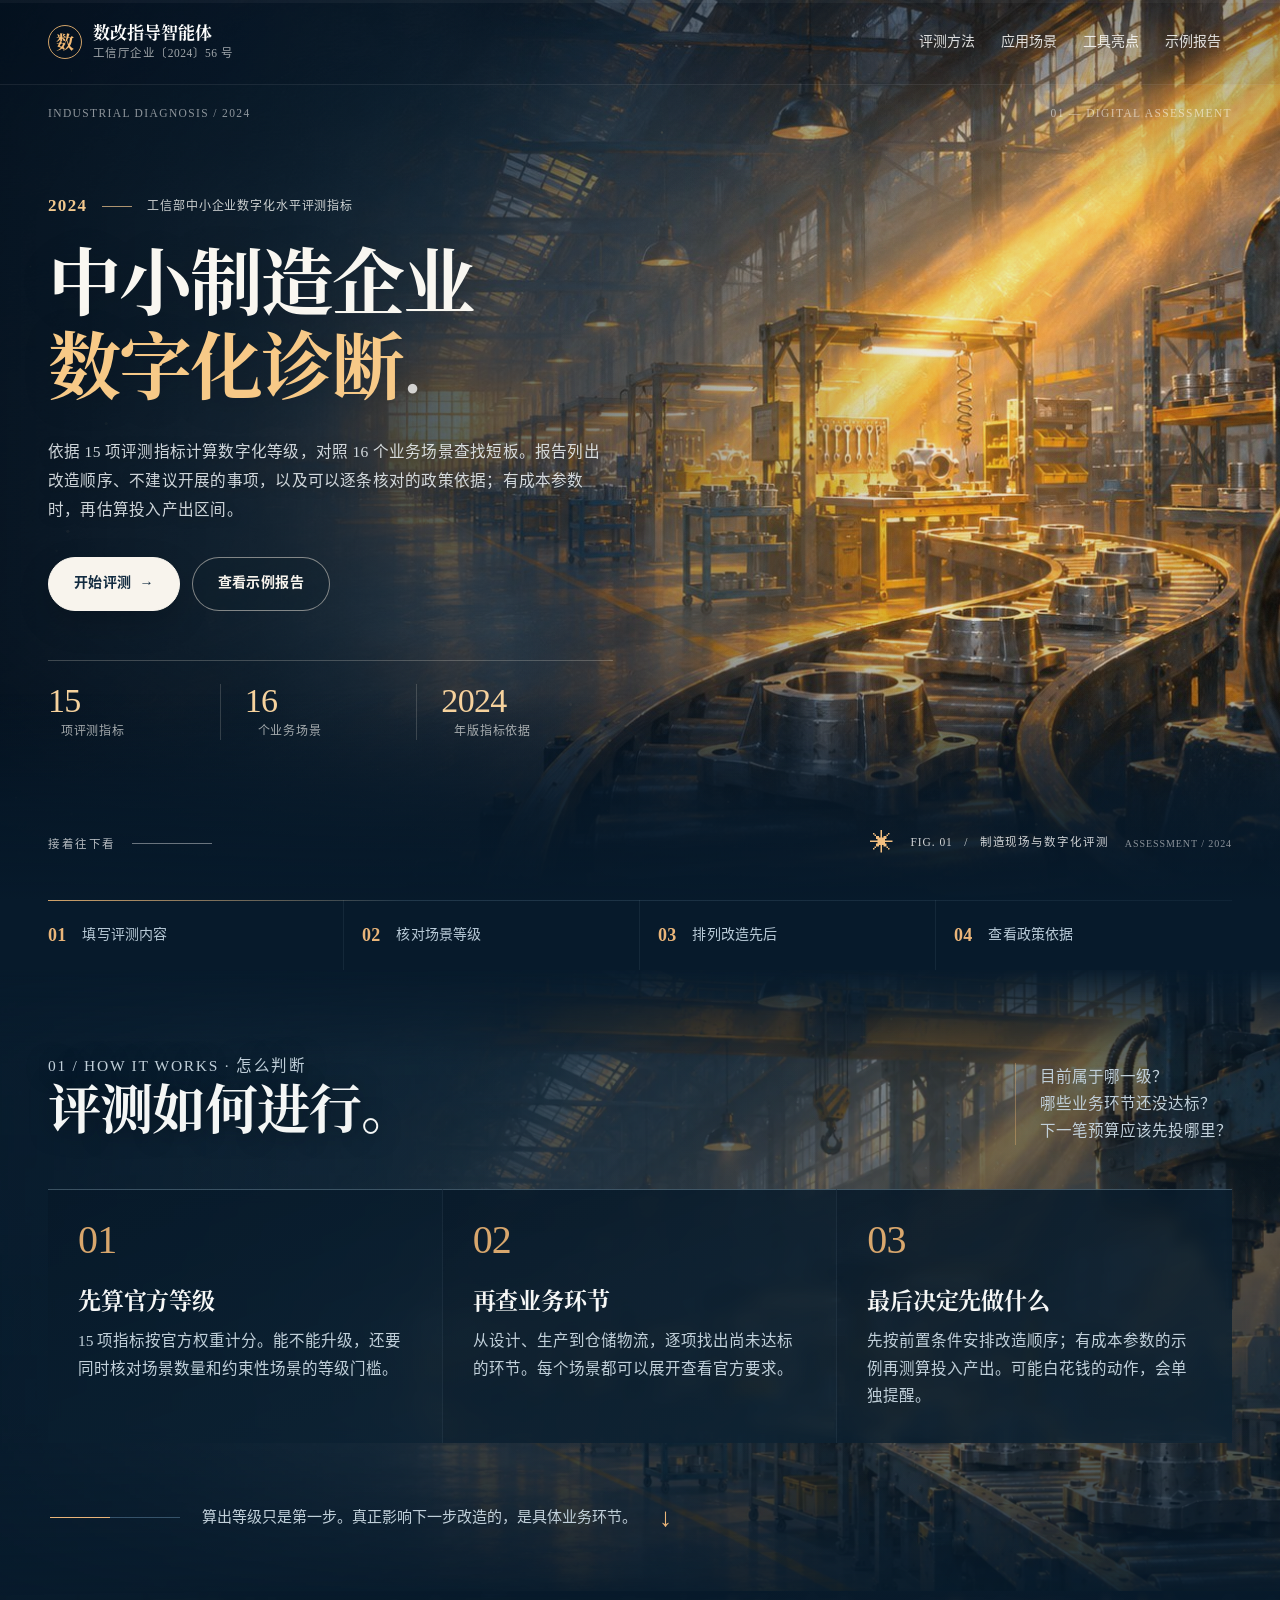
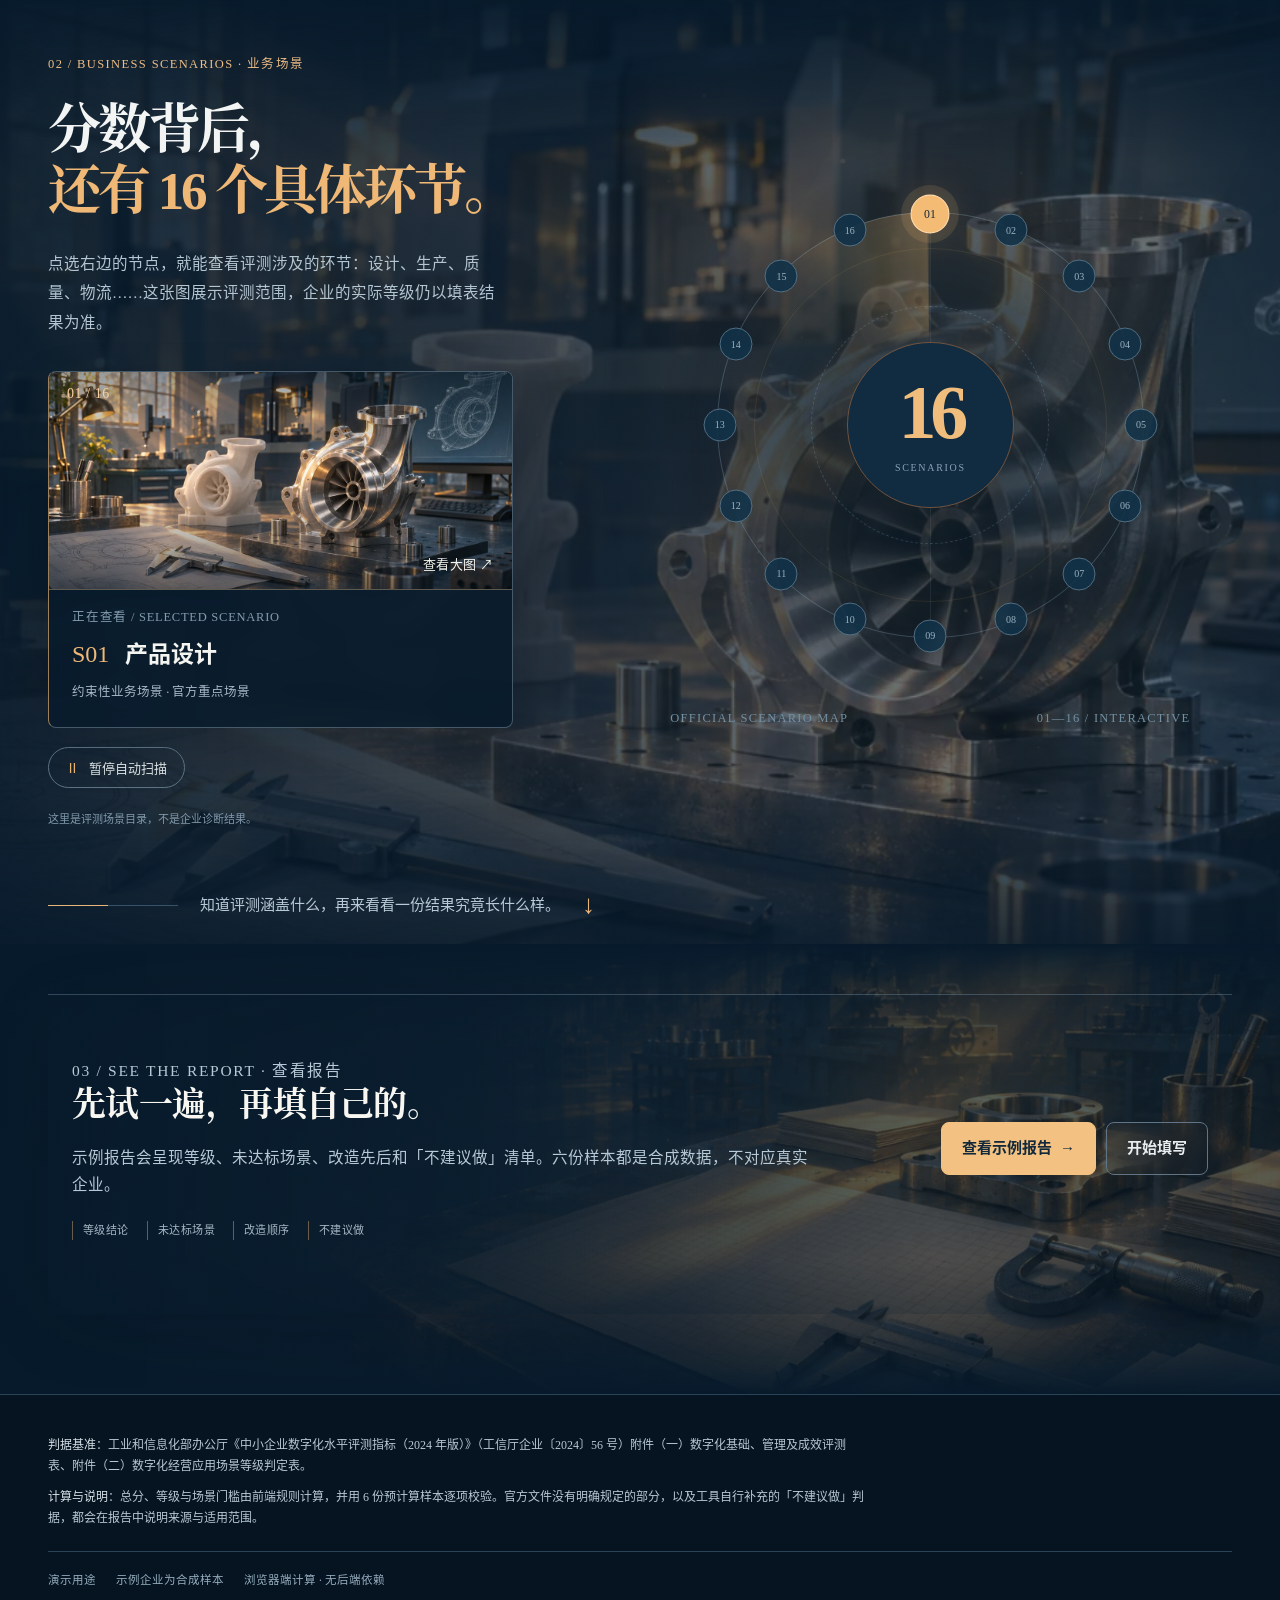
==== commit 80d22d0e: "site: 报告与工具亮点拆为独立页，顶栏统一四字导航 - report.html：表单 + 四段式报告 - highlights.html：4 帧滚动翻页 - 顶栏：评测方法 / 应用场景 / 工具" ====
--- a/index.html
+++ b/index.html
@@ -8,16 +8,16 @@
 <meta name="theme-color" content="#fbfaf7" media="(prefers-color-scheme: light)">
 <meta name="theme-color" content="#121210" media="(prefers-color-scheme: dark)">
 <link rel="icon" href="data:image/svg+xml,%3Csvg xmlns='http://www.w3.org/2000/svg' viewBox='0 0 32 32'%3E%3Crect width='32' height='32' rx='7' fill='%231a1916'/%3E%3Ctext x='16' y='23' font-size='17' text-anchor='middle' fill='%23fbfaf7' font-family='serif'%3E数%3C/text%3E%3C/svg%3E">
-<link rel="stylesheet" href="assets/styles.css">
-<link rel="stylesheet" href="assets/redesign.css">
-<link rel="stylesheet" href="assets/motion-hero.css">
-<link rel="stylesheet" href="assets/spectacle.css">
-<link rel="stylesheet" href="assets/cinematic-scene.css">
-<link rel="stylesheet" href="assets/typography.css">
-<link rel="stylesheet" href="assets/continuity.css">
-<link rel="stylesheet" href="assets/chapter-film.css">
-<link rel="stylesheet" href="assets/scenario-gallery.css">
-<link rel="stylesheet" href="assets/hero-editorial.css">
+<link rel="stylesheet" href="assets/styles.css?v=20261107">
+<link rel="stylesheet" href="assets/redesign.css?v=20261107">
+<link rel="stylesheet" href="assets/motion-hero.css?v=20261107">
+<link rel="stylesheet" href="assets/spectacle.css?v=20261107">
+<link rel="stylesheet" href="assets/cinematic-scene.css?v=20261107">
+<link rel="stylesheet" href="assets/typography.css?v=20261107">
+<link rel="stylesheet" href="assets/continuity.css?v=20261107">
+<link rel="stylesheet" href="assets/chapter-film.css?v=20261107">
+<link rel="stylesheet" href="assets/scenario-gallery.css?v=20261107">
+<link rel="stylesheet" href="assets/hero-editorial.css?v=20261107">
 </head>
 <body>
 <a class="skip-link" href="#main">跳到主要内容</a>
@@ -33,19 +33,19 @@
       </span>
     </a>
     <nav class="topnav" aria-label="页面导航">
-      <a href="#method">评测怎么做</a>
-      <a href="#scenario-atlas">16 个场景</a>
-      <a href="#start">开始评测</a>
+      <a href="#method">评测方法</a>
+      <a href="#scenario-atlas">应用场景</a>
+      <a href="highlights.html">工具亮点</a>
+      <a href="report.html" class="is-current">示例报告</a>
     </nav>
-    <span class="status" id="status-chip" data-state="loading">正在载入判据…</span>
   </div>
 </header>
 
 <nav class="journey-rail" aria-label="了解工具的三个步骤">
   <span class="journey-rail-line" aria-hidden="true"><i></i></span>
-  <a href="#method" data-chapter="method"><span>01</span> 怎么判断</a>
-  <a href="#scenario-atlas" data-chapter="scenario"><span>02</span> 查哪些环节</a>
-  <a href="#start" data-chapter="start"><span>03</span> 试一份报告</a>
+  <a href="#method" data-chapter="method"><span>01</span> 评测方法</a>
+  <a href="#scenario-atlas" data-chapter="scenario"><span>02</span> 应用场景</a>
+  <a href="#start" data-chapter="start"><span>03</span> 示例报告</a>
 </nav>
 
 <main id="main">
@@ -65,11 +65,11 @@
         依据 15 项评测指标计算数字化等级，对照 16 个业务场景查找短板。报告列出改造顺序、不建议开展的事项，以及可以逐条核对的政策依据；有成本参数时，再估算投入产出区间。
       </p>
       <div class="hero-actions">
-        <button type="button" class="btn btn-primary" id="btn-fill">
+        <a class="btn btn-primary" href="report.html?mode=form" id="btn-fill">
           开始评测
           <span class="arrow" aria-hidden="true">→</span>
-        </button>
-        <button type="button" class="btn" id="btn-demo">查看示例报告</button>
+        </a>
+        <a class="btn" href="report.html?mode=demo" id="btn-demo">查看示例报告</a>
       </div>
       <div class="hero-trust hero-facts" aria-label="评测工具概要">
         <div class="hero-fact"><strong>15</strong><span>项评测指标</span></div>
@@ -78,10 +78,6 @@
       </div>
     </div>
     <div class="hero-figure" aria-hidden="true"><span class="figure-cross">✳</span><span>FIG. 01 &nbsp; / &nbsp; 制造现场与数字化评测</span><span>ASSESSMENT / 2024</span></div>
-    <button type="button" class="cinema-toggle" id="cinema-toggle" aria-pressed="false">
-      <span class="cinema-toggle-led" aria-hidden="true"></span>
-      <span id="cinema-toggle-label">动态场景加载中</span>
-    </button>
     <div class="hero-scroll" aria-hidden="true"><span>接着往下看</span><i></i></div>
   </section>
 
@@ -93,7 +89,6 @@
       <span><b>04</b> 查看政策依据</span>
     </div>
   </div>
-
   <!-- ============================================================ 方法 -->
   <section class="method" id="method" aria-label="评测方法">
     <div class="chapter-film chapter-film-method" aria-hidden="true">
@@ -206,177 +201,15 @@
         </div>
       </div>
       <div class="start-actions">
-        <button type="button" class="btn btn-primary" id="btn-demo-2">
+        <a class="btn btn-primary" href="report.html?mode=demo" id="btn-demo-2">
           查看示例报告
           <span class="arrow" aria-hidden="true">→</span>
-        </button>
-        <button type="button" class="btn" id="btn-fill-2">开始填写</button>
-      </div>
-    </div>
-  </section>
-
-  <!-- ============================================================ 表单 -->
-  <section class="section" id="panel-input" hidden>
-    <div class="section-head">
-      <h2>填写企业情况</h2>
-      <p>先填经营基线，再按实际情况选择官方指标与场景等级。经营基线可以留空，不影响等级判定。</p>
-    </div>
-
-    <div class="progress" id="progress" hidden>
-      <div class="progress-bar"><div class="progress-fill" id="progress-fill"></div></div>
-      <span class="progress-text" id="progress-text">0 / 31</span>
-    </div>
-
-    <div class="fixture-bar">
-      <span class="label">示例企业</span>
-      <select id="fixture-select" aria-label="选择示例企业"></select>
-      <button type="button" class="btn" id="btn-load-fixture">载入并评测</button>
-      <span class="label" style="margin-left:auto">合成样本，非真实企业数据</span>
-    </div>
-
-    <form id="profile-form" novalidate>
-      <fieldset class="group-block">
-        <legend>企业与经营基线 <span class="hint-inline">用于投入产出测算，留空不影响定级</span></legend>
-        <div class="field-grid">
-          <label class="field wide">
-            <span>企业名称</span>
-            <input type="text" name="name" id="f-name" placeholder="例：某精密件制造企业" autocomplete="off">
-          </label>
-          <label class="field">
-            <span>年营业收入 <span class="unit">万元</span></span>
-            <input type="number" name="revenue_wan" id="f-revenue" min="0" step="1" placeholder="6000">
-          </label>
-          <label class="field">
-            <span>年数字化投入 <span class="unit">万元</span></span>
-            <input type="number" name="digital_spend_wan" id="f-spend" min="0" step="1" placeholder="120">
-          </label>
-          <label class="field">
-            <span>年综合能源消费 <span class="unit">吨标准煤</span></span>
-            <input type="number" name="energy_wan" id="f-energy" min="0" step="1" placeholder="900">
-          </label>
-          <label class="field">
-            <span>员工数 <span class="unit">人</span></span>
-            <input type="number" name="headcount" id="f-headcount" min="0" step="1" placeholder="200">
-          </label>
-          <label class="field">
-            <span>年成本 <span class="unit">万元</span></span>
-            <input type="number" name="cost_wan" id="f-cost" min="0" step="1" placeholder="3600">
-          </label>
-          <label class="field">
-            <span>企业所在地 <span class="unit">选填</span></span>
-            <input type="text" name="province" id="f-province" placeholder="例：江苏" autocomplete="off">
-          </label>
-        </div>
-      </fieldset>
-
-      <fieldset class="group-block">
-        <legend>采集项 1—15 <span class="hint-inline">官方评测表，逐字转写</span></legend>
-        <div id="indicator-groups"></div>
-      </fieldset>
-
-      <fieldset class="group-block">
-        <legend>应用场景 1—4 级 <span class="hint-inline">官方等级判定表，逐字转写</span></legend>
-        <div id="scenario-groups"></div>
-      </fieldset>
-
-      <div class="form-foot">
-        <button type="submit" class="btn btn-primary" id="btn-evaluate">
-          生成诊断与改造路径
-          <span class="arrow" aria-hidden="true">→</span>
-        </button>
-        <button type="button" class="btn btn-ghost" id="btn-reset">清空重填</button>
-        <span class="form-status" id="form-status" role="status"></span>
-      </div>
-    </form>
-  </section>
-
-  <!-- ============================================================ 结果头 -->
-  <div class="result-head" id="result-head" hidden>
-    <div class="gauge">
-      <div>
-        <div class="gauge-label">评测得分</div>
-        <div class="gauge-score">
-          <span class="gauge-num" id="score-value">0</span>
-          <span class="gauge-max">/ 100</span>
-        </div>
-      </div>
-      <div class="gauge-right">
-        <div class="gauge-label">水平等级</div>
-        <div class="level-title">
-          <span class="level-name" id="level-value">—</span>
-          <span class="level-chip" id="level-chip">—</span>
-        </div>
-        <div class="scale" aria-hidden="true">
-          <div class="rail">
-            <div class="rail-fill" id="gauge-fill"></div>
-            <div class="rail-ticks"><i style="left:20%"></i><i style="left:40%"></i><i style="left:60%"></i><i style="left:80%"></i></div>
-            <div class="rail-knob" id="gauge-knob"></div>
-          </div>
-          <div class="rail-labels">
-            <span>0</span><span>20</span><span>40</span><span>60</span><span>80</span><span>100</span>
-          </div>
-        </div>
-        <p class="gap-line" id="gap-line"></p>
-      </div>
-    </div>
-    <div class="judge-strip" id="judge-strip"></div>
-  </div>
-
-  <!-- ============================================================ 结果体 -->
-  <div class="result-layout" id="result-layout" hidden>
-    <nav class="toc" aria-label="结果目录">
-      <span class="toc-label">目录</span>
-      <a href="#sec-diagnosis"><span class="n">一</span>诊断</a>
-      <a href="#sec-pathway"><span class="n">二</span>改造路径</a>
-      <a href="#sec-ranking"><span class="n">三</span>投入产出</a>
-      <a href="#sec-policy"><span class="n">四</span>政策依据</a>
-    </nav>
-
-    <div class="result-body" id="output-panel">
-
-      <section class="out-section" id="sec-diagnosis" aria-labelledby="h-diagnosis">
-        <div class="out-head">
-          <span class="n">一</span>
-          <h3 id="h-diagnosis">诊断</h3>
-          <span class="sub" id="sub-diagnosis"></span>
-        </div>
-        <div id="out-diagnosis"></div>
-      </section>
-
-      <section class="out-section" id="sec-pathway" aria-labelledby="h-pathway">
-        <div class="out-head">
-          <span class="n">二</span>
-          <h3 id="h-pathway">改造路径</h3>
-          <span class="sub" id="sub-pathway"></span>
-        </div>
-        <div id="out-pathway"></div>
-      </section>
-
-      <section class="out-section" id="sec-ranking" aria-labelledby="h-ranking">
-        <div class="out-head">
-          <span class="n">三</span>
-          <h3 id="h-ranking">投入产出排序与「不建议做」</h3>
-          <span class="sub" id="sub-ranking"></span>
-        </div>
-        <div id="out-ranking"></div>
-      </section>
-
-      <section class="out-section" id="sec-policy" aria-labelledby="h-policy">
-        <div class="out-head">
-          <span class="n">四</span>
-          <h3 id="h-policy">政策依据</h3>
-          <span class="sub" id="sub-policy"></span>
-        </div>
-        <div id="out-policy"></div>
-      </section>
-
-      <details class="assumptions">
-        <summary>本次结果的口径、假设与生成信息</summary>
-        <div class="assumptions-body" id="out-assumptions"></div>
-      </details>
-
-    </div>
-  </div>
+        </a>
+        <a class="btn" href="report.html?mode=form" id="btn-fill-2">开始填写</a>
+      </div>
+    </div>
+  </section>
+
 
 </main>
 
@@ -387,18 +220,18 @@
     <div class="footer-meta">
       <span>演示用途</span>
       <span>示例企业为合成样本</span>
-      <span id="footer-mode">前端实时计算</span>
+      <span id="footer-mode">浏览器端计算</span>
     </div>
   </div>
 </footer>
 
-<script src="assets/engine.js"></script>
-<script src="assets/app.js"></script>
-<script src="assets/motion-hero.js"></script>
-<script src="assets/spectacle.js"></script>
-<script src="assets/scenario-atlas.js"></script>
-<script src="assets/cinematic-scene.js"></script>
-<script src="assets/continuity.js"></script>
-<script src="assets/chapter-film.js"></script>
+<script src="assets/engine.js?v=20261107"></script>
+<script src="assets/app.js?v=20261107"></script>
+<script src="assets/motion-hero.js?v=20261107"></script>
+<script src="assets/spectacle.js?v=20261107"></script>
+<script src="assets/scenario-atlas.js?v=20261107"></script>
+<script src="assets/cinematic-scene.js?v=20261107"></script>
+<script src="assets/continuity.js?v=20261107"></script>
+<script src="assets/chapter-film.js?v=20261107"></script>
 </body>
 </html>
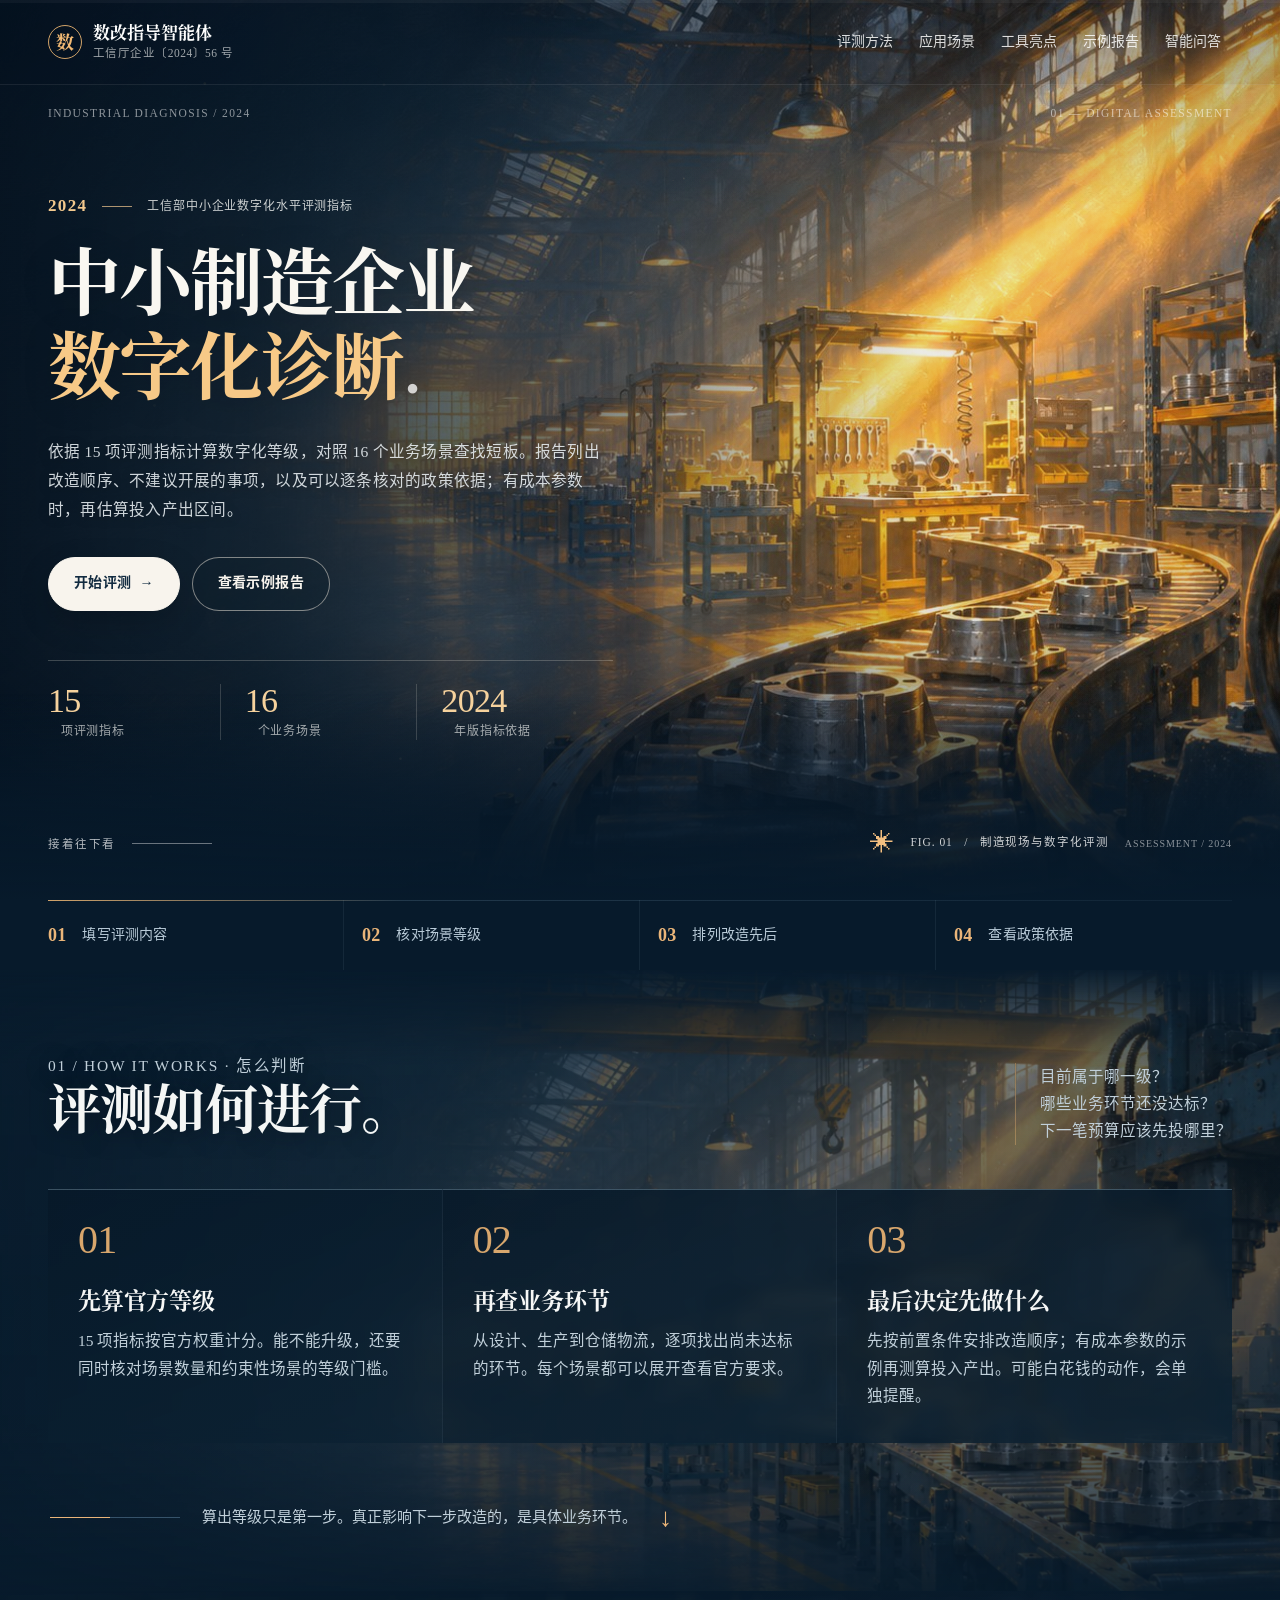
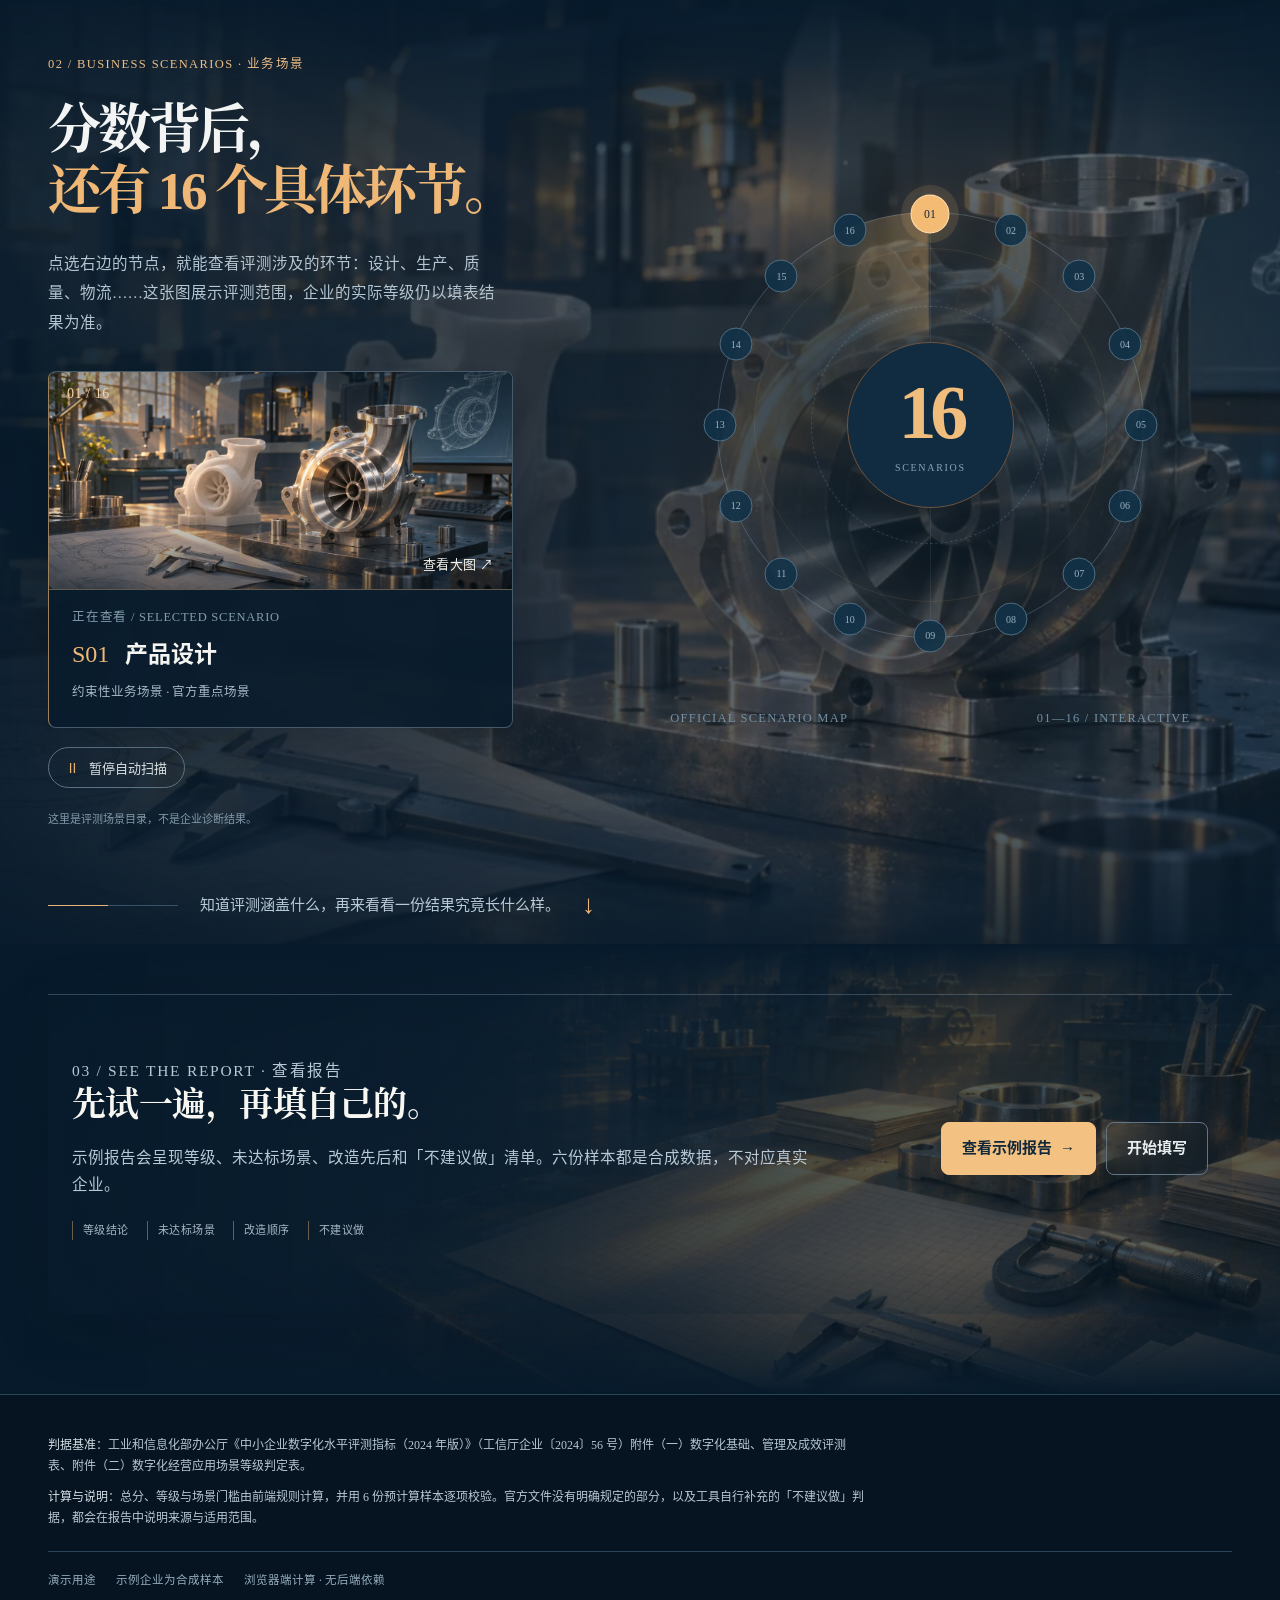
==== commit d2959f2c: "site: 新增智能问答页（多轮/工具调用/检索/编排/可观测/兜底）" ====
--- a/index.html
+++ b/index.html
@@ -37,6 +37,7 @@
       <a href="#scenario-atlas">应用场景</a>
       <a href="highlights.html">工具亮点</a>
       <a href="report.html" class="is-current">示例报告</a>
+      <a href="ask.html">智能问答</a>
     </nav>
   </div>
 </header>
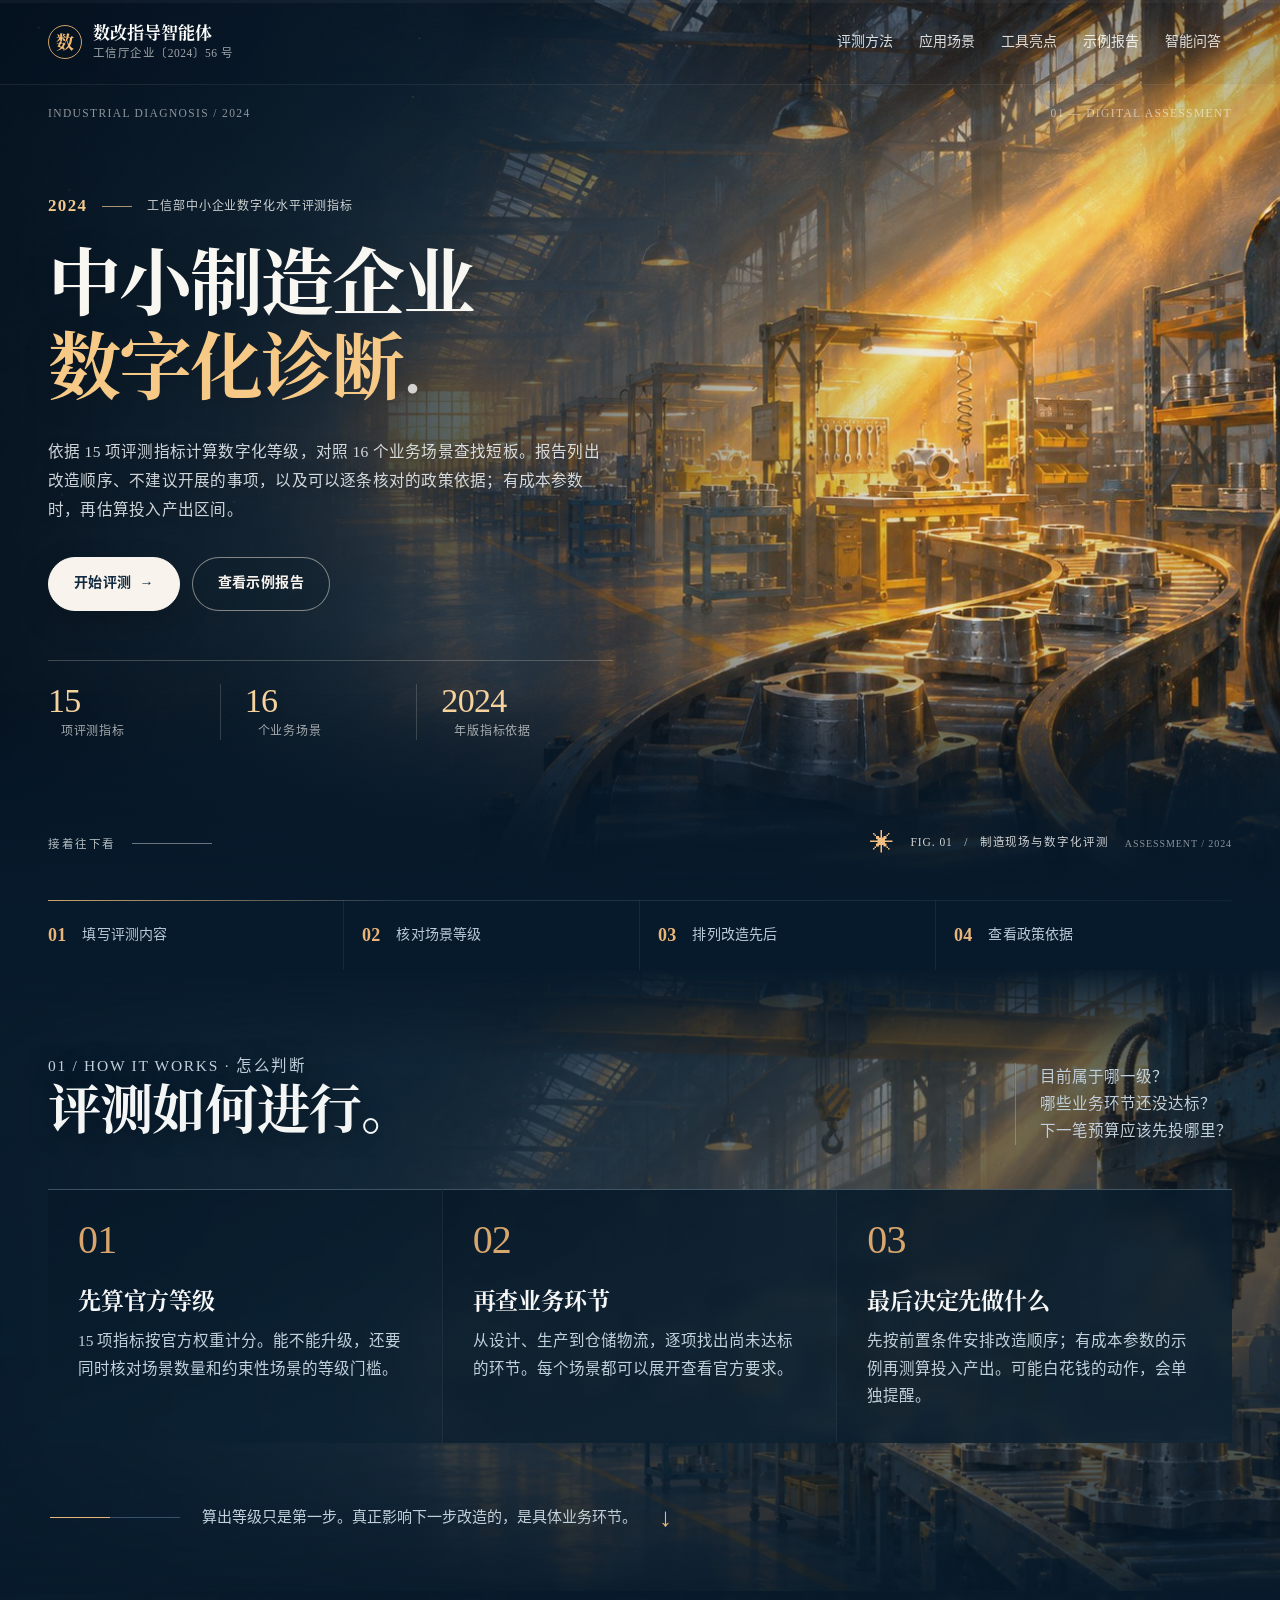
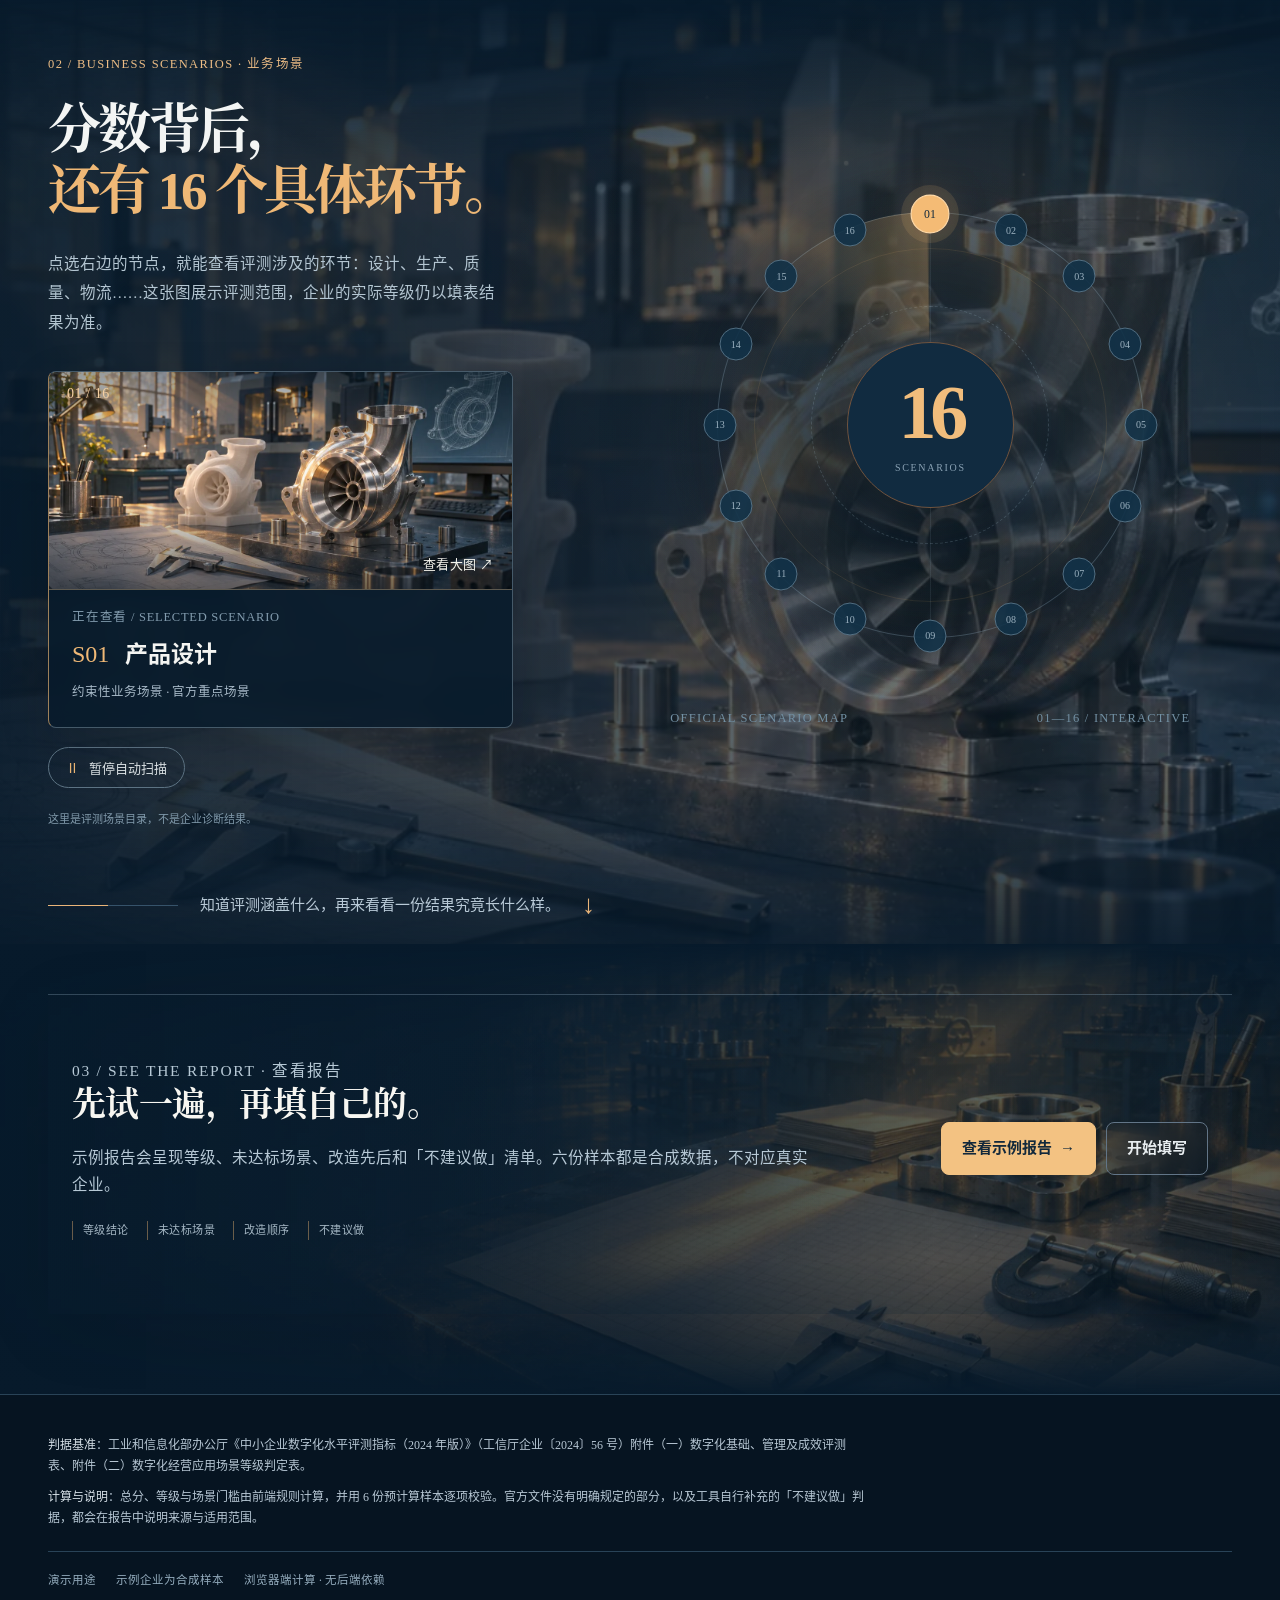
==== commit 8eeea019: "site: 计划器切换与流式渲染收尾（含顶栏收窄）" ====
--- a/index.html
+++ b/index.html
@@ -8,16 +8,16 @@
 <meta name="theme-color" content="#fbfaf7" media="(prefers-color-scheme: light)">
 <meta name="theme-color" content="#121210" media="(prefers-color-scheme: dark)">
 <link rel="icon" href="data:image/svg+xml,%3Csvg xmlns='http://www.w3.org/2000/svg' viewBox='0 0 32 32'%3E%3Crect width='32' height='32' rx='7' fill='%231a1916'/%3E%3Ctext x='16' y='23' font-size='17' text-anchor='middle' fill='%23fbfaf7' font-family='serif'%3E数%3C/text%3E%3C/svg%3E">
-<link rel="stylesheet" href="assets/styles.css?v=20261107">
-<link rel="stylesheet" href="assets/redesign.css?v=20261107">
-<link rel="stylesheet" href="assets/motion-hero.css?v=20261107">
-<link rel="stylesheet" href="assets/spectacle.css?v=20261107">
-<link rel="stylesheet" href="assets/cinematic-scene.css?v=20261107">
-<link rel="stylesheet" href="assets/typography.css?v=20261107">
-<link rel="stylesheet" href="assets/continuity.css?v=20261107">
-<link rel="stylesheet" href="assets/chapter-film.css?v=20261107">
-<link rel="stylesheet" href="assets/scenario-gallery.css?v=20261107">
-<link rel="stylesheet" href="assets/hero-editorial.css?v=20261107">
+<link rel="stylesheet" href="assets/styles.css?v=20261108">
+<link rel="stylesheet" href="assets/redesign.css?v=20261108">
+<link rel="stylesheet" href="assets/motion-hero.css?v=20261108">
+<link rel="stylesheet" href="assets/spectacle.css?v=20261108">
+<link rel="stylesheet" href="assets/cinematic-scene.css?v=20261108">
+<link rel="stylesheet" href="assets/typography.css?v=20261108">
+<link rel="stylesheet" href="assets/continuity.css?v=20261108">
+<link rel="stylesheet" href="assets/chapter-film.css?v=20261108">
+<link rel="stylesheet" href="assets/scenario-gallery.css?v=20261108">
+<link rel="stylesheet" href="assets/hero-editorial.css?v=20261108">
 </head>
 <body>
 <a class="skip-link" href="#main">跳到主要内容</a>
@@ -226,13 +226,13 @@
   </div>
 </footer>
 
-<script src="assets/engine.js?v=20261107"></script>
-<script src="assets/app.js?v=20261107"></script>
-<script src="assets/motion-hero.js?v=20261107"></script>
-<script src="assets/spectacle.js?v=20261107"></script>
-<script src="assets/scenario-atlas.js?v=20261107"></script>
-<script src="assets/cinematic-scene.js?v=20261107"></script>
-<script src="assets/continuity.js?v=20261107"></script>
-<script src="assets/chapter-film.js?v=20261107"></script>
+<script src="assets/engine.js?v=20261108"></script>
+<script src="assets/app.js?v=20261108"></script>
+<script src="assets/motion-hero.js?v=20261108"></script>
+<script src="assets/spectacle.js?v=20261108"></script>
+<script src="assets/scenario-atlas.js?v=20261108"></script>
+<script src="assets/cinematic-scene.js?v=20261108"></script>
+<script src="assets/continuity.js?v=20261108"></script>
+<script src="assets/chapter-film.js?v=20261108"></script>
 </body>
 </html>
